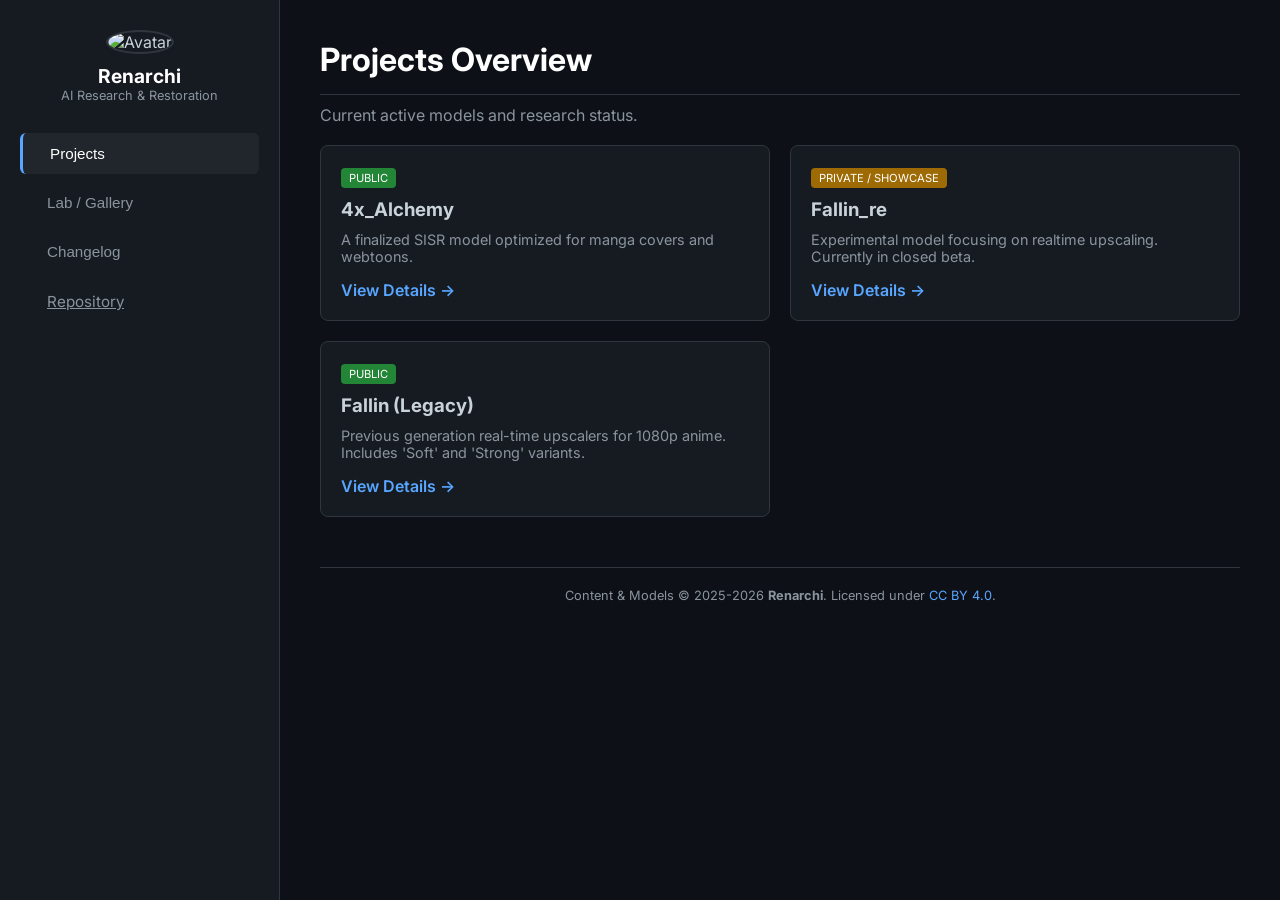
==== docs/index.html @ c082ccad "restored hover effects and imgsli thumbnails" ====
<!DOCTYPE html>
<html lang="en">
<head>
  <meta charset="UTF-8">
  <meta name="viewport" content="width=device-width, initial-scale=1.0">
  <title>Re-SISR | Single Image Super-Resolution & Restoration Repository</title>
  
  <!-- Favicon -->
  <link rel="icon" type="image/jpeg" href="./renarchi.jpg">
  <link rel="apple-touch-icon" href="./renarchi.jpg">
  
  <link href="https://cdn.jsdelivr.net/npm/remixicon@3.5.0/fonts/remixicon.css" rel="stylesheet">
  <link href="https://fonts.googleapis.com/css2?family=Inter:wght@300;400;600;700&display=swap" rel="stylesheet">
  
  <style>
    :root {
      --bg-dark: #0d1117;
      --bg-panel: #161b22;
      --border: #30363d;
      --text-main: #c9d1d9;
      --text-muted: #8b949e;
      --accent: #58a6ff;
    }

    * { box-sizing: border-box; margin: 0; padding: 0; }
    
    body {
      background-color: var(--bg-dark);
      color: var(--text-main);
      font-family: 'Inter', sans-serif;
      display: flex;
      height: 100vh;
      overflow: hidden;
    }

    /* --- MOBILE HEADER --- */
    .mobile-header {
      display: none;
      position: fixed; top: 0; left: 0; right: 0;
      height: 60px;
      background: var(--bg-panel);
      border-bottom: 1px solid var(--border);
      align-items: center; padding: 0 20px;
      z-index: 100; justify-content: space-between;
    }
    .menu-toggle { background: none; border: none; color: var(--text-main); font-size: 1.5rem; cursor: pointer; }
    .mobile-brand { font-weight: 700; color: #fff; }

    /* --- SIDEBAR --- */
    .sidebar {
      width: 280px; background-color: var(--bg-panel);
      border-right: 1px solid var(--border);
      display: flex; flex-direction: column; padding: 20px;
      flex-shrink: 0; height: 100%; z-index: 101;
      transition: transform 0.3s ease;
    }
    .profile { text-align: center; margin-bottom: 30px; margin-top: 10px; }
    .profile img { width: 80px; height: 80px; border-radius: 50%; border: 2px solid var(--border); margin-bottom: 10px; }
    .profile h2 { font-size: 1.2rem; color: #fff; }
    .profile p { font-size: 0.8rem; color: var(--text-muted); }

    .nav-links { display: flex; flex-direction: column; gap: 8px; }
    .nav-btn {
      background: none; border: none; color: var(--text-muted);
      padding: 12px 15px; text-align: left; cursor: pointer;
      border-radius: 6px; font-size: 0.95rem;
      display: flex; align-items: center; gap: 12px; transition: 0.2s;
    }
    .nav-btn:hover, .nav-btn.active { background-color: #21262d; color: #fff; }
    .nav-btn.active { border-left: 3px solid var(--accent); background-color: #21262d; }
    .nav-btn i { font-size: 1.2rem; }

    /* --- MAIN CONTENT --- */
    .main-content { flex: 1; padding: 40px; overflow-y: auto; position: relative; }
    .section { display: none; animation: fadeIn 0.3s ease; }
    .section.active { display: block; }
    @keyframes fadeIn { from { opacity: 0; transform: translateY(10px); } to { opacity: 1; transform: translateY(0); } }

    h1 { font-size: 2rem; margin-bottom: 10px; color: #fff; border-bottom: 1px solid var(--border); padding-bottom: 15px; }
    
    .grid { display: grid; grid-template-columns: repeat(auto-fill, minmax(300px, 1fr)); gap: 20px; margin-top: 20px; }
    
    /* --- CARD STYLES*/
    .card {
      background: var(--bg-panel);
      border: 1px solid var(--border);
      border-radius: 8px; padding: 20px;
      transition: transform 0.3s ease, border-color 0.3s ease; /* Animasyon eklendi */
    }
    .card:hover {
      transform: translateY(-5px); /* Yukarı kalkma efekti */
      border-color: var(--accent); /* Kenarlık rengi değişimi */
    }

    /* Imgsli Cards */
    .imgsli-card { 
      background: var(--bg-panel); border: 1px solid var(--border); border-radius: 8px; 
      padding: 0; display: block; text-decoration: none; overflow: hidden; 
      transition: transform 0.3s ease, border-color 0.3s ease;
    }
    .imgsli-card:hover { transform: translateY(-5px); border-color: #ff9800; }
    
    .imgsli-thumb { height: 160px; background-size: cover; background-position: center; position: relative; border-bottom: 1px solid var(--border); }
    .imgsli-overlay { position: absolute; inset:0; background: rgba(0,0,0,0.5); display: flex; align-items: center; justify-content: center; opacity: 0; transition:0.3s; }
    .imgsli-card:hover .imgsli-overlay { opacity: 1; }
    .btn-imgsli { background: #ff9800; color:white; padding: 6px 12px; border-radius:4px; font-size:0.9rem; font-weight:600; }

    /* Timeline */
    .timeline { border-left: 2px solid var(--border); margin-left: 10px; padding-left: 20px; margin-top: 20px; }
    .timeline-item { margin-bottom: 25px; position: relative; }
    .timeline-item::before { content: ''; position: absolute; left: -27px; top: 5px; width: 12px; height: 12px; background: var(--accent); border-radius: 50%; border: 2px solid var(--bg-dark); }
    .timeline-content { background: var(--bg-panel); border: 1px solid var(--border); border-radius: 8px; padding: 20px; }
    .date { font-size: 0.8rem; color: var(--text-muted); margin-bottom: 5px; }

    /* Tags */
    .tag { font-size: 0.7rem; text-transform: uppercase; background: #238636; color: white; padding: 3px 8px; border-radius: 4px; display: inline-block; margin-bottom: 10px; }
    .tag.private { background: #9e6a03; }

    /* OVERLAY */
    .overlay { display: none; position: fixed; inset: 0; background: rgba(0,0,0,0.6); z-index: 99; backdrop-filter: blur(2px); }
    .overlay.active { display: block; }

    /* --- RESPONSIVE --- */
    @media (max-width: 768px) {
      body { flex-direction: column; }
      .mobile-header { display: flex; }
      .sidebar { position: fixed; top: 0; left: 0; bottom: 0; transform: translateX(-100%); width: 80%; max-width: 300px; box-shadow: 0 0 20px rgba(0,0,0,0.5); }
      .sidebar.active { transform: translateX(0); }
      .main-content { margin-top: 60px; padding: 20px; }
      .grid { grid-template-columns: 1fr; }
      h1 { font-size: 1.5rem; }
    }
  </style>
</head>
<body>

  <!-- MOBILE HEADER -->
  <header class="mobile-header">
    <span class="mobile-brand">Renarchi Lab</span>
    <button class="menu-toggle" onclick="toggleMenu()"><i class="ri-menu-line"></i></button>
  </header>

  <div class="overlay" onclick="toggleMenu()"></div>

  <!-- SIDEBAR -->
  <nav class="sidebar" id="sidebar">
    <div class="profile" id="profile-area">
      <div style="color: var(--text-muted)">Loading...</div>
    </div>
    
    <div class="nav-links">
      <button class="nav-btn active" onclick="showSection('projects')"><i class="ri-dashboard-line"></i> Projects</button>
      <button class="nav-btn" onclick="showSection('lab')"><i class="ri-flask-line"></i> Lab / Gallery</button>
      <button class="nav-btn" onclick="showSection('changelog')"><i class="ri-history-line"></i> Changelog</button>
      <a href="https://github.com/renarchi/Re-SISR" class="nav-btn"><i class="ri-github-fill"></i> Repository</a>
    </div>
  </nav>

  <!-- MAIN CONTENT -->
  <main class="main-content">
    
    <div id="projects" class="section active">
      <h1>Projects Overview</h1>
      <p style="color:var(--text-muted); margin-bottom:20px;">Current active models and research status.</p>
      <div class="grid" id="projects-grid"></div>
    </div>

    <div id="lab" class="section">
      <h1>SISR Gallery</h1>
      <p style="color:var(--text-muted); margin-bottom:20px;">External interactive comparisons on Imgsli.</p>
      <div class="grid" id="lab-grid"></div>
    </div>

    <div id="changelog" class="section">
      <h1>Development Log</h1>
      <div class="timeline" id="timeline-container"></div>
    </div>

    <!-- FOOTER -->
    <footer style="margin-top: 50px; padding-top: 20px; border-top: 1px solid var(--border); text-align: center; color: var(--text-muted); font-size: 0.8rem;">
        <p>Content & Models © 2025-2026 <strong>Renarchi</strong>. Licensed under <a href="https://creativecommons.org/licenses/by/4.0/" target="_blank" style="color: var(--accent); text-decoration: none;">CC BY 4.0</a>.</p>
    </footer>

  </main>

  <script>
    function toggleMenu() {
      document.getElementById('sidebar').classList.toggle('active');
      document.querySelector('.overlay').classList.toggle('active');
    }

    function closeMenuOnMobile() {
      if (window.innerWidth <= 768) toggleMenu();
    }

    fetch('./data.json')
      .then(res => res.json())
      .then(data => {
        // Profile
        document.getElementById('profile-area').innerHTML = `
          <img src="${data.profile.avatar}" alt="Avatar">
          <h2>${data.profile.name}</h2>
          <p>${data.profile.role}</p>
        `;

        // Projects
        const projGrid = document.getElementById('projects-grid');
        data.projects.forEach(p => {
          const tagClass = p.tag.toLowerCase().includes('private') ? 'private' : '';
          projGrid.innerHTML += `
            <div class="card">
              <span class="tag ${tagClass}">${p.tag}</span>
              <h3>${p.title}</h3>
              <p style="margin-top:10px; color:var(--text-muted); font-size:0.9rem;">${p.desc}</p>
              <a href="${p.link}" style="display:inline-block; margin-top:15px; color:var(--accent); text-decoration:none; font-weight:600;">View Details →</a>
            </div>
          `;
        });

        // Lab 
        const labGrid = document.getElementById('lab-grid');
        data.gallery.forEach(item => {

          let imgsliID = "";
          try {
            imgsliID = item.imgsli.split('/').pop();
          } catch(e) {
            console.error("Link hatası", e);
          }


          const bgImage = item.thumbnail ? `url('${item.thumbnail}')` : `url('https://imgsli.com/i/${imgsliID}.jpg')`;
          
          labGrid.innerHTML += `
            <a href="${item.imgsli}" target="_blank" class="imgsli-card">
              <div class="imgsli-thumb" style="background-image: ${bgImage};">
                <div class="imgsli-overlay">
                  <span class="btn-imgsli">Open Comparison <i class="ri-external-link-line"></i></span>
                </div>
              </div>
              <div style="padding:15px;">
                <h3 style="color:#c9d1d9; font-size:1.1rem; margin-bottom:5px;">${item.title}</h3>
                <p style="color:var(--text-muted); font-size:0.85rem;">${item.desc}</p>
              </div>
            </a>
          `;
        });

        // Changelog
        const timeline = document.getElementById('timeline-container');
        data.changelog.forEach(log => {
          timeline.innerHTML += `
            <div class="timeline-item">
              <div class="date">${log.date}</div>
              <div class="timeline-content">
                <h4 style="margin-bottom:5px;">${log.title}</h4>
                <p style="font-size:0.9rem; color:var(--text-muted);">${log.content}</p>
              </div>
            </div>
          `;
        });
      });

    function showSection(id) {
      document.querySelectorAll('.section').forEach(el => el.classList.remove('active'));
      document.getElementById(id).classList.add('active');
      document.querySelectorAll('.nav-btn').forEach(el => el.classList.remove('active'));
      
      const buttons = document.querySelectorAll('.nav-btn');
      if(id === 'projects') buttons[0].classList.add('active');
      if(id === 'lab') buttons[1].classList.add('active');
      if(id === 'changelog') buttons[2].classList.add('active');
      
      closeMenuOnMobile();
    }
  </script>
</body>
</html>
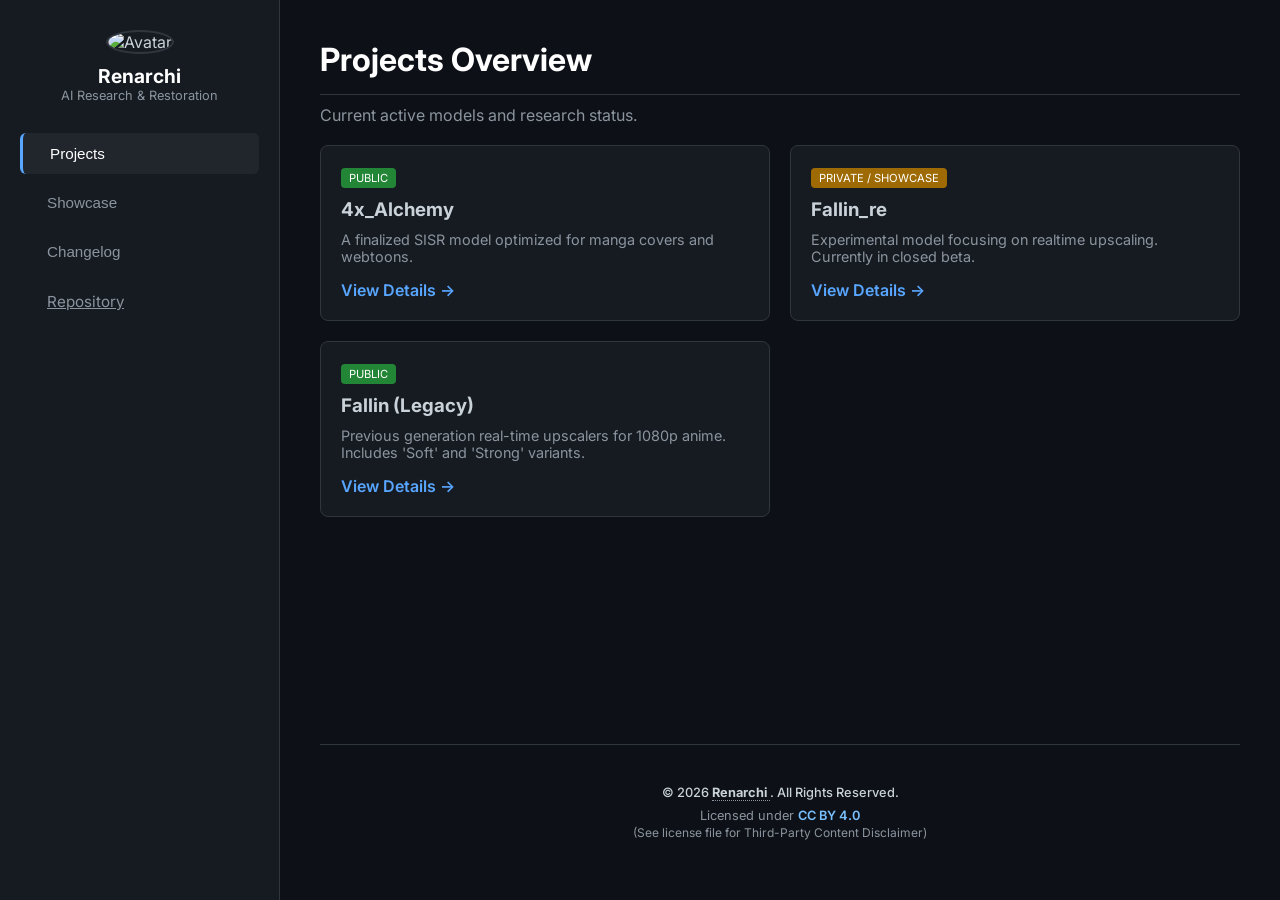
==== commit 2f1a860d: "fixed imgsli thumbnails" ====
--- a/docs/index.html
+++ b/docs/index.html
@@ -5,7 +5,6 @@
   <meta name="viewport" content="width=device-width, initial-scale=1.0">
   <title>Re-SISR | Single Image Super-Resolution & Restoration Repository</title>
   
-  <!-- Favicon -->
   <link rel="icon" type="image/jpeg" href="./renarchi.jpg">
   <link rel="apple-touch-icon" href="./renarchi.jpg">
   
@@ -28,31 +27,23 @@
       background-color: var(--bg-dark);
       color: var(--text-main);
       font-family: 'Inter', sans-serif;
-      display: flex;
-      height: 100vh;
-      overflow: hidden;
+      display: flex; height: 100vh; overflow: hidden;
     }
 
     /* --- MOBILE HEADER --- */
     .mobile-header {
-      display: none;
-      position: fixed; top: 0; left: 0; right: 0;
-      height: 60px;
-      background: var(--bg-panel);
-      border-bottom: 1px solid var(--border);
-      align-items: center; padding: 0 20px;
-      z-index: 100; justify-content: space-between;
+      display: none; position: fixed; top: 0; left: 0; right: 0; height: 60px;
+      background: var(--bg-panel); border-bottom: 1px solid var(--border);
+      align-items: center; padding: 0 20px; z-index: 100; justify-content: space-between;
     }
     .menu-toggle { background: none; border: none; color: var(--text-main); font-size: 1.5rem; cursor: pointer; }
     .mobile-brand { font-weight: 700; color: #fff; }
 
     /* --- SIDEBAR --- */
     .sidebar {
-      width: 280px; background-color: var(--bg-panel);
-      border-right: 1px solid var(--border);
-      display: flex; flex-direction: column; padding: 20px;
-      flex-shrink: 0; height: 100%; z-index: 101;
-      transition: transform 0.3s ease;
+      width: 280px; background-color: var(--bg-panel); border-right: 1px solid var(--border);
+      display: flex; flex-direction: column; padding: 20px; flex-shrink: 0; height: 100%;
+      z-index: 101; transition: transform 0.3s ease;
     }
     .profile { text-align: center; margin-bottom: 30px; margin-top: 10px; }
     .profile img { width: 80px; height: 80px; border-radius: 50%; border: 2px solid var(--border); margin-bottom: 10px; }
@@ -61,9 +52,8 @@
 
     .nav-links { display: flex; flex-direction: column; gap: 8px; }
     .nav-btn {
-      background: none; border: none; color: var(--text-muted);
-      padding: 12px 15px; text-align: left; cursor: pointer;
-      border-radius: 6px; font-size: 0.95rem;
+      background: none; border: none; color: var(--text-muted); padding: 12px 15px;
+      text-align: left; cursor: pointer; border-radius: 6px; font-size: 0.95rem;
       display: flex; align-items: center; gap: 12px; transition: 0.2s;
     }
     .nav-btn:hover, .nav-btn.active { background-color: #21262d; color: #fff; }
@@ -71,28 +61,25 @@
     .nav-btn i { font-size: 1.2rem; }
 
     /* --- MAIN CONTENT --- */
-    .main-content { flex: 1; padding: 40px; overflow-y: auto; position: relative; }
+    .main-content { 
+      flex: 1; padding: 40px; overflow-y: auto; position: relative;
+      display: flex; flex-direction: column;
+    }
+
     .section { display: none; animation: fadeIn 0.3s ease; }
     .section.active { display: block; }
     @keyframes fadeIn { from { opacity: 0; transform: translateY(10px); } to { opacity: 1; transform: translateY(0); } }
 
     h1 { font-size: 2rem; margin-bottom: 10px; color: #fff; border-bottom: 1px solid var(--border); padding-bottom: 15px; }
-    
     .grid { display: grid; grid-template-columns: repeat(auto-fill, minmax(300px, 1fr)); gap: 20px; margin-top: 20px; }
     
-    /* --- CARD STYLES*/
     .card {
-      background: var(--bg-panel);
-      border: 1px solid var(--border);
-      border-radius: 8px; padding: 20px;
-      transition: transform 0.3s ease, border-color 0.3s ease; /* Animasyon eklendi */
-    }
-    .card:hover {
-      transform: translateY(-5px); /* Yukarı kalkma efekti */
-      border-color: var(--accent); /* Kenarlık rengi değişimi */
-    }
-
-    /* Imgsli Cards */
+      background: var(--bg-panel); border: 1px solid var(--border); border-radius: 8px; padding: 20px;
+      transition: transform 0.3s ease, border-color 0.3s ease;
+    }
+    .card:hover { transform: translateY(-5px); border-color: var(--accent); }
+
+    /* --- IMGSLI CARDS (Auto-API Style) --- */
     .imgsli-card { 
       background: var(--bg-panel); border: 1px solid var(--border); border-radius: 8px; 
       padding: 0; display: block; text-decoration: none; overflow: hidden; 
@@ -100,27 +87,46 @@
     }
     .imgsli-card:hover { transform: translateY(-5px); border-color: #ff9800; }
     
-    .imgsli-thumb { height: 160px; background-size: cover; background-position: center; position: relative; border-bottom: 1px solid var(--border); }
-    .imgsli-overlay { position: absolute; inset:0; background: rgba(0,0,0,0.5); display: flex; align-items: center; justify-content: center; opacity: 0; transition:0.3s; }
+    .imgsli-thumb { 
+      height: 170px; 
+      background-size: cover; 
+      background-position: center; 
+      position: relative; 
+      border-bottom: 1px solid var(--border);
+      background-color: #0d1117; /* Loading rengi */
+      transition: opacity 0.5s ease-in-out;
+    }
+
+    /* Loading Spinner */
+    .loading-spinner {
+      position: absolute; inset: 0; display: flex; align-items: center; justify-content: center;
+    }
+    .spinner {
+      width: 24px; height: 24px; border: 3px solid rgba(255,255,255,0.1); border-top-color: var(--accent);
+      border-radius: 50%; animation: spin 1s linear infinite;
+    }
+    @keyframes spin { to { transform: rotate(360deg); } }
+
+    .imgsli-overlay { position: absolute; inset:0; background: rgba(0,0,0,0.5); display: flex; align-items: center; justify-content: center; opacity: 0; transition:0.3s; z-index: 2; }
     .imgsli-card:hover .imgsli-overlay { opacity: 1; }
     .btn-imgsli { background: #ff9800; color:white; padding: 6px 12px; border-radius:4px; font-size:0.9rem; font-weight:600; }
 
-    /* Timeline */
+    /* Tags & Timeline */
+    .tag { font-size: 0.7rem; text-transform: uppercase; background: #238636; color: white; padding: 3px 8px; border-radius: 4px; display: inline-block; margin-bottom: 10px; }
+    .tag.private { background: #9e6a03; }
     .timeline { border-left: 2px solid var(--border); margin-left: 10px; padding-left: 20px; margin-top: 20px; }
     .timeline-item { margin-bottom: 25px; position: relative; }
     .timeline-item::before { content: ''; position: absolute; left: -27px; top: 5px; width: 12px; height: 12px; background: var(--accent); border-radius: 50%; border: 2px solid var(--bg-dark); }
     .timeline-content { background: var(--bg-panel); border: 1px solid var(--border); border-radius: 8px; padding: 20px; }
     .date { font-size: 0.8rem; color: var(--text-muted); margin-bottom: 5px; }
 
-    /* Tags */
-    .tag { font-size: 0.7rem; text-transform: uppercase; background: #238636; color: white; padding: 3px 8px; border-radius: 4px; display: inline-block; margin-bottom: 10px; }
-    .tag.private { background: #9e6a03; }
-
-    /* OVERLAY */
+    /* Footer */
+    footer { margin-top: auto; padding-top: 40px; padding-bottom: 20px; border-top: 1px solid var(--border); text-align: center; color: var(--text-muted); font-size: 0.8rem; width: 100%; }
+
+    /* Overlay & Responsive */
     .overlay { display: none; position: fixed; inset: 0; background: rgba(0,0,0,0.6); z-index: 99; backdrop-filter: blur(2px); }
     .overlay.active { display: block; }
 
-    /* --- RESPONSIVE --- */
     @media (max-width: 768px) {
       body { flex-direction: column; }
       .mobile-header { display: flex; }
@@ -134,31 +140,25 @@
 </head>
 <body>
 
-  <!-- MOBILE HEADER -->
   <header class="mobile-header">
     <span class="mobile-brand">Renarchi Lab</span>
     <button class="menu-toggle" onclick="toggleMenu()"><i class="ri-menu-line"></i></button>
   </header>
-
   <div class="overlay" onclick="toggleMenu()"></div>
 
-  <!-- SIDEBAR -->
   <nav class="sidebar" id="sidebar">
     <div class="profile" id="profile-area">
       <div style="color: var(--text-muted)">Loading...</div>
     </div>
-    
     <div class="nav-links">
       <button class="nav-btn active" onclick="showSection('projects')"><i class="ri-dashboard-line"></i> Projects</button>
-      <button class="nav-btn" onclick="showSection('lab')"><i class="ri-flask-line"></i> Lab / Gallery</button>
+      <button class="nav-btn" onclick="showSection('lab')"><i class="ri-flask-line"></i> Showcase</button>
       <button class="nav-btn" onclick="showSection('changelog')"><i class="ri-history-line"></i> Changelog</button>
       <a href="https://github.com/renarchi/Re-SISR" class="nav-btn"><i class="ri-github-fill"></i> Repository</a>
     </div>
   </nav>
 
-  <!-- MAIN CONTENT -->
   <main class="main-content">
-    
     <div id="projects" class="section active">
       <h1>Projects Overview</h1>
       <p style="color:var(--text-muted); margin-bottom:20px;">Current active models and research status.</p>
@@ -176,34 +176,45 @@
       <div class="timeline" id="timeline-container"></div>
     </div>
 
-    <!-- FOOTER -->
-    <footer style="margin-top: 50px; padding-top: 20px; border-top: 1px solid var(--border); text-align: center; color: var(--text-muted); font-size: 0.8rem;">
-        <p>Content & Models © 2025-2026 <strong>Renarchi</strong>. Licensed under <a href="https://creativecommons.org/licenses/by/4.0/" target="_blank" style="color: var(--accent); text-decoration: none;">CC BY 4.0</a>.</p>
+<footer>
+        <p style="color: var(--text-main); font-weight: 500;">
+          © 2026 
+          <strong>
+            <a href="https://github.com/renarchi" target="_blank" style="color: inherit; text-decoration: none; border-bottom: 1px dotted #8b949e;">
+              Renarchi
+            </a>
+          </strong>. 
+          All Rights Reserved.
+        </p>
+              
+        <p style="margin-top:8px; color: var(--text-muted);">
+            Licensed under 
+            <a href="https://github.com/renarchi/Re-SISR/blob/main/LICENSE" target="_blank" style="color: #79c0ff; text-decoration: none; font-weight: 600;">
+              CC BY 4.0
+            </a>
+            <br>
+            <span style="font-size: 0.75rem; color: #8b949e; display: inline-block; margin-top: 2px;">
+                (See license file for Third-Party Content Disclaimer)
+            </span>
+        </p>
     </footer>
-
-  </main>
 
   <script>
     function toggleMenu() {
       document.getElementById('sidebar').classList.toggle('active');
       document.querySelector('.overlay').classList.toggle('active');
     }
-
-    function closeMenuOnMobile() {
-      if (window.innerWidth <= 768) toggleMenu();
-    }
+    function closeMenuOnMobile() { if (window.innerWidth <= 768) toggleMenu(); }
 
     fetch('./data.json')
       .then(res => res.json())
       .then(data => {
-        // Profile
+        // Profile & Projects - SAME AS BEFORE
         document.getElementById('profile-area').innerHTML = `
           <img src="${data.profile.avatar}" alt="Avatar">
           <h2>${data.profile.name}</h2>
           <p>${data.profile.role}</p>
         `;
-
-        // Projects
         const projGrid = document.getElementById('projects-grid');
         data.projects.forEach(p => {
           const tagClass = p.tag.toLowerCase().includes('private') ? 'private' : '';
@@ -217,23 +228,21 @@
           `;
         });
 
-        // Lab 
+        // --- AUTOMATED THUMBNAILS (API MAGIC) ---
         const labGrid = document.getElementById('lab-grid');
-        data.gallery.forEach(item => {
-
-          let imgsliID = "";
-          try {
-            imgsliID = item.imgsli.split('/').pop();
-          } catch(e) {
-            console.error("Link hatası", e);
-          }
-
-
-          const bgImage = item.thumbnail ? `url('${item.thumbnail}')` : `url('https://imgsli.com/i/${imgsliID}.jpg')`;
+        
+        data.gallery.forEach((item, index) => {
+          // Benzersiz bir ID verelim
+          const cardId = `imgsli-thumb-${index}`;
           
           labGrid.innerHTML += `
             <a href="${item.imgsli}" target="_blank" class="imgsli-card">
-              <div class="imgsli-thumb" style="background-image: ${bgImage};">
+              <div class="imgsli-thumb" id="${cardId}">
+                <!-- Loading Spinner -->
+                <div class="loading-spinner">
+                   <div class="spinner"></div>
+                </div>
+                <!-- Overlay -->
                 <div class="imgsli-overlay">
                   <span class="btn-imgsli">Open Comparison <i class="ri-external-link-line"></i></span>
                 </div>
@@ -244,9 +253,30 @@
               </div>
             </a>
           `;
+
+          // API ÇAĞRISI (Arka Planda Resim Çekme)
+          // Microlink API'si ücretsiz ve çok hızlıdır. Discord'un yaptığı gibi meta tag'i okur.
+          const apiUrl = `https://api.microlink.io/?url=${encodeURIComponent(item.imgsli)}&palette=true`;
+          
+          fetch(apiUrl)
+            .then(res => res.json())
+            .then(apiData => {
+                if (apiData.status === 'success' && apiData.data.image) {
+                    const imgUrl = apiData.data.image.url;
+                    const thumbElement = document.getElementById(cardId);
+                    
+                    // Resmi arka plana koy
+                    thumbElement.style.backgroundImage = `url('${imgUrl}')`;
+                    
+                    // Spinner'ı gizle
+                    const spinner = thumbElement.querySelector('.loading-spinner');
+                    if(spinner) spinner.style.display = 'none';
+                }
+            })
+            .catch(err => console.log('Thumbnail fetch error:', err));
         });
 
-        // Changelog
+        // Changelog - SAME AS BEFORE
         const timeline = document.getElementById('timeline-container');
         data.changelog.forEach(log => {
           timeline.innerHTML += `
@@ -265,12 +295,10 @@
       document.querySelectorAll('.section').forEach(el => el.classList.remove('active'));
       document.getElementById(id).classList.add('active');
       document.querySelectorAll('.nav-btn').forEach(el => el.classList.remove('active'));
-      
       const buttons = document.querySelectorAll('.nav-btn');
       if(id === 'projects') buttons[0].classList.add('active');
       if(id === 'lab') buttons[1].classList.add('active');
       if(id === 'changelog') buttons[2].classList.add('active');
-      
       closeMenuOnMobile();
     }
   </script>
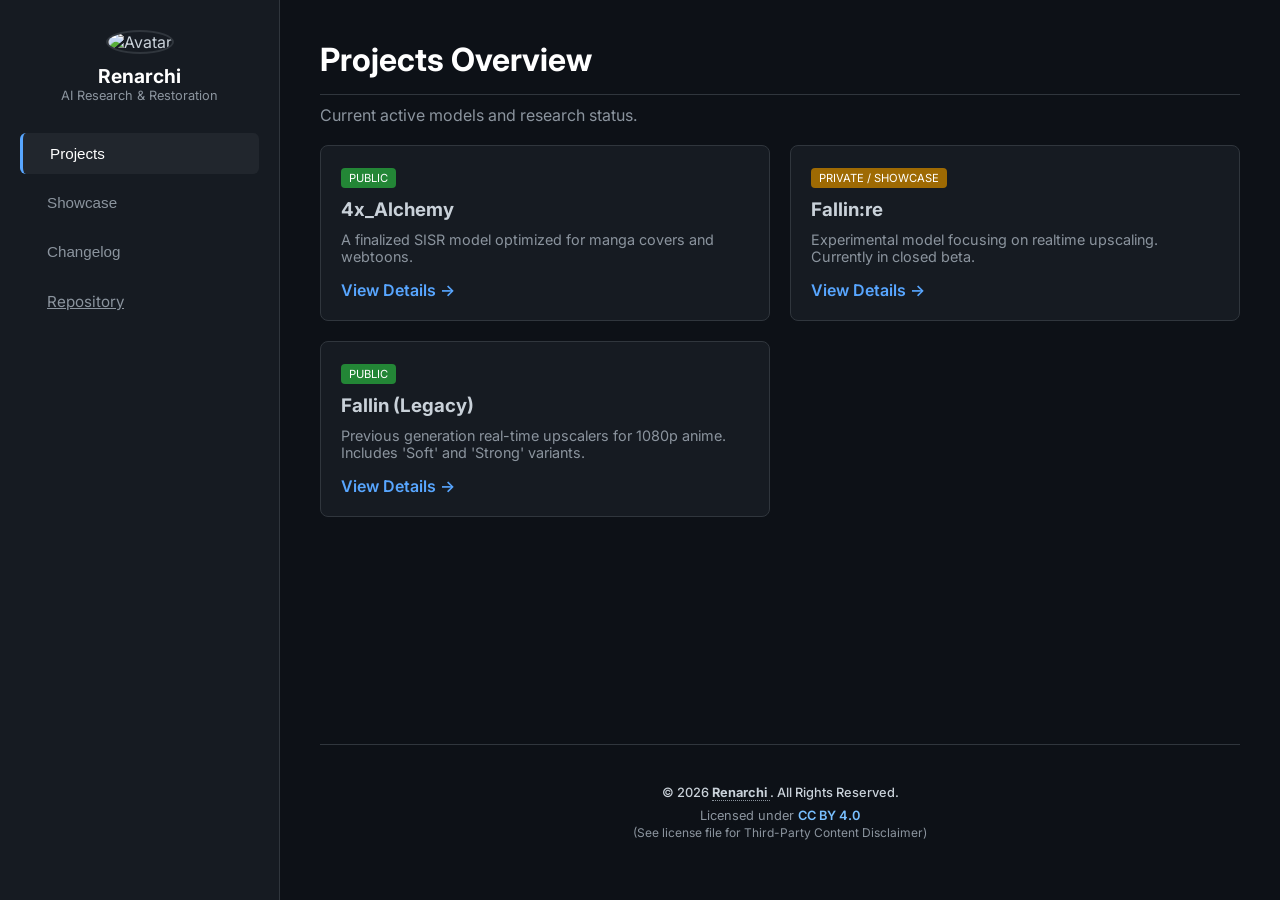
==== commit 04cc07ab: "hf" ====
--- a/docs/index.html
+++ b/docs/index.html
@@ -189,7 +189,7 @@
               
         <p style="margin-top:8px; color: var(--text-muted);">
             Licensed under 
-            <a href="https://github.com/renarchi/Re-SISR/blob/main/LICENSE" target="_blank" style="color: #79c0ff; text-decoration: none; font-weight: 600;">
+            <a href="https://github.com/renarchi/Re-SISR/blob/main/LICENSE.txt" target="_blank" style="color: #79c0ff; text-decoration: none; font-weight: 600;">
               CC BY 4.0
             </a>
             <br>
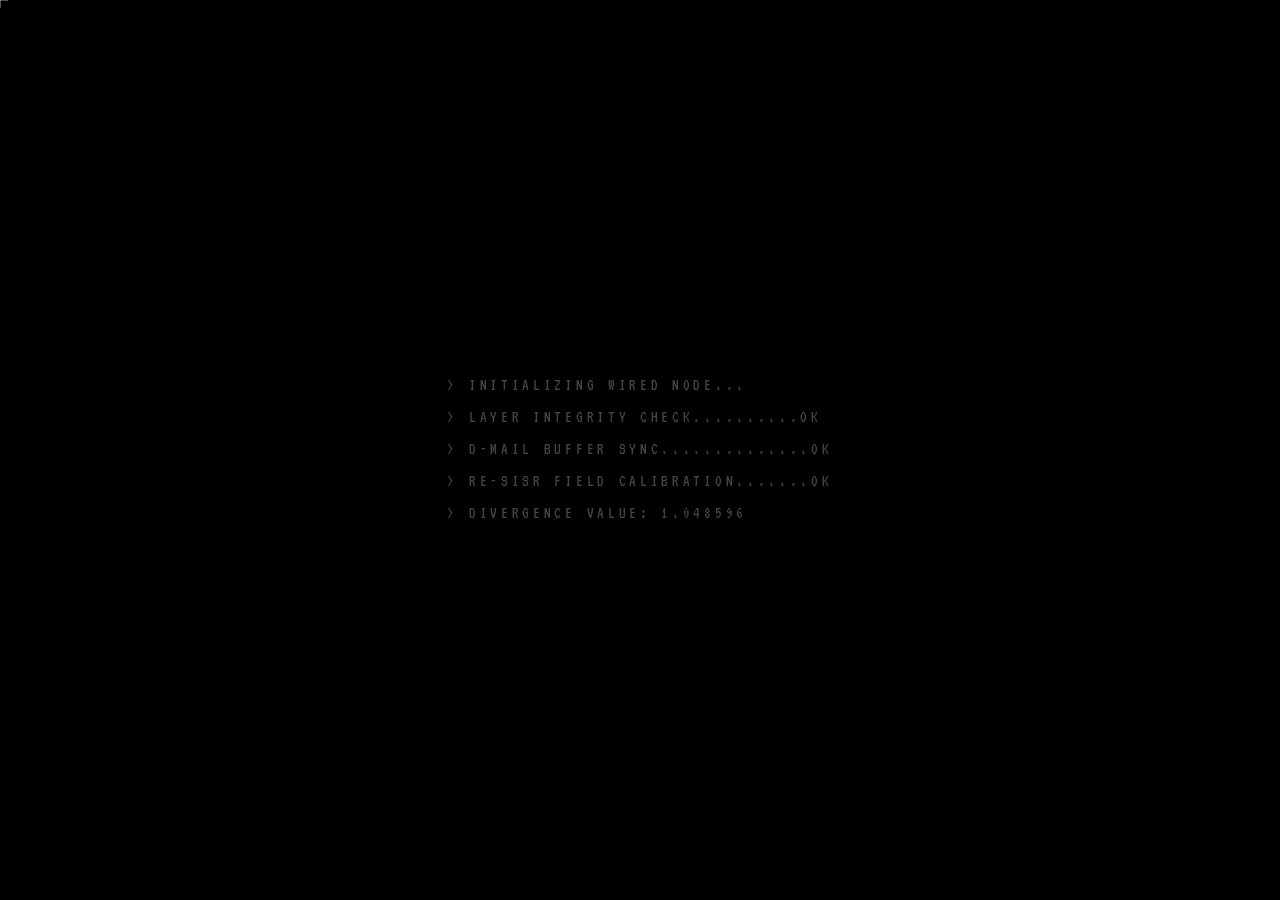
==== commit 2cc8802b: "updated index.html" ====
--- a/docs/index.html
+++ b/docs/index.html
@@ -3,304 +3,1407 @@
 <head>
   <meta charset="UTF-8">
   <meta name="viewport" content="width=device-width, initial-scale=1.0">
-  <title>Re-SISR | Single Image Super-Resolution & Restoration Repository</title>
-  
+  <title>RENARCHI // TERMINAL</title>
+  <meta name="description" content="RE-SISR FIELD ACTIVE // LAYER 07 // WIRED NODE">
+  <meta property="og:title" content="RENARCHI // TERMINAL">
+  <meta property="og:description" content="RE-SISR FIELD ACTIVE // LAYER 07">
+  <meta property="og:image" content="./renarchi.jpg">
+  <meta property="og:type" content="website">
+  <meta name="twitter:card" content="summary_large_image">
+  <meta name="twitter:title" content="RENARCHI // TERMINAL">
+  <meta name="twitter:description" content="RE-SISR FIELD ACTIVE // LAYER 07">
+  <meta name="twitter:image" content="./renarchi.jpg">
   <link rel="icon" type="image/jpeg" href="./renarchi.jpg">
-  <link rel="apple-touch-icon" href="./renarchi.jpg">
-  
-  <link href="https://cdn.jsdelivr.net/npm/remixicon@3.5.0/fonts/remixicon.css" rel="stylesheet">
-  <link href="https://fonts.googleapis.com/css2?family=Inter:wght@300;400;600;700&display=swap" rel="stylesheet">
-  
+  <link rel="preconnect" href="https://fonts.googleapis.com">
+  <link rel="preconnect" href="https://fonts.gstatic.com" crossorigin>
+  <link href="https://fonts.googleapis.com/css2?family=VT323&family=Noto+Sans+Mono:wght@400&display=swap" rel="stylesheet">
   <style>
-    :root {
-      --bg-dark: #0d1117;
-      --bg-panel: #161b22;
-      --border: #30363d;
-      --text-main: #c9d1d9;
-      --text-muted: #8b949e;
-      --accent: #58a6ff;
-    }
-
-    * { box-sizing: border-box; margin: 0; padding: 0; }
-    
+    *, *::before, *::after { margin: 0; padding: 0; box-sizing: border-box; }
+
     body {
-      background-color: var(--bg-dark);
-      color: var(--text-main);
-      font-family: 'Inter', sans-serif;
-      display: flex; height: 100vh; overflow: hidden;
-    }
-
-    /* --- MOBILE HEADER --- */
-    .mobile-header {
-      display: none; position: fixed; top: 0; left: 0; right: 0; height: 60px;
-      background: var(--bg-panel); border-bottom: 1px solid var(--border);
-      align-items: center; padding: 0 20px; z-index: 100; justify-content: space-between;
-    }
-    .menu-toggle { background: none; border: none; color: var(--text-main); font-size: 1.5rem; cursor: pointer; }
-    .mobile-brand { font-weight: 700; color: #fff; }
-
-    /* --- SIDEBAR --- */
-    .sidebar {
-      width: 280px; background-color: var(--bg-panel); border-right: 1px solid var(--border);
-      display: flex; flex-direction: column; padding: 20px; flex-shrink: 0; height: 100%;
-      z-index: 101; transition: transform 0.3s ease;
-    }
-    .profile { text-align: center; margin-bottom: 30px; margin-top: 10px; }
-    .profile img { width: 80px; height: 80px; border-radius: 50%; border: 2px solid var(--border); margin-bottom: 10px; }
-    .profile h2 { font-size: 1.2rem; color: #fff; }
-    .profile p { font-size: 0.8rem; color: var(--text-muted); }
-
-    .nav-links { display: flex; flex-direction: column; gap: 8px; }
-    .nav-btn {
-      background: none; border: none; color: var(--text-muted); padding: 12px 15px;
-      text-align: left; cursor: pointer; border-radius: 6px; font-size: 0.95rem;
-      display: flex; align-items: center; gap: 12px; transition: 0.2s;
-    }
-    .nav-btn:hover, .nav-btn.active { background-color: #21262d; color: #fff; }
-    .nav-btn.active { border-left: 3px solid var(--accent); background-color: #21262d; }
-    .nav-btn i { font-size: 1.2rem; }
-
-    /* --- MAIN CONTENT --- */
-    .main-content { 
-      flex: 1; padding: 40px; overflow-y: auto; position: relative;
-      display: flex; flex-direction: column;
-    }
-
-    .section { display: none; animation: fadeIn 0.3s ease; }
-    .section.active { display: block; }
-    @keyframes fadeIn { from { opacity: 0; transform: translateY(10px); } to { opacity: 1; transform: translateY(0); } }
-
-    h1 { font-size: 2rem; margin-bottom: 10px; color: #fff; border-bottom: 1px solid var(--border); padding-bottom: 15px; }
-    .grid { display: grid; grid-template-columns: repeat(auto-fill, minmax(300px, 1fr)); gap: 20px; margin-top: 20px; }
-    
-    .card {
-      background: var(--bg-panel); border: 1px solid var(--border); border-radius: 8px; padding: 20px;
-      transition: transform 0.3s ease, border-color 0.3s ease;
-    }
-    .card:hover { transform: translateY(-5px); border-color: var(--accent); }
-
-    /* --- IMGSLI CARDS (Auto-API Style) --- */
-    .imgsli-card { 
-      background: var(--bg-panel); border: 1px solid var(--border); border-radius: 8px; 
-      padding: 0; display: block; text-decoration: none; overflow: hidden; 
-      transition: transform 0.3s ease, border-color 0.3s ease;
-    }
-    .imgsli-card:hover { transform: translateY(-5px); border-color: #ff9800; }
-    
-    .imgsli-thumb { 
-      height: 170px; 
-      background-size: cover; 
-      background-position: center; 
-      position: relative; 
-      border-bottom: 1px solid var(--border);
-      background-color: #0d1117; /* Loading rengi */
-      transition: opacity 0.5s ease-in-out;
-    }
-
-    /* Loading Spinner */
-    .loading-spinner {
-      position: absolute; inset: 0; display: flex; align-items: center; justify-content: center;
-    }
-    .spinner {
-      width: 24px; height: 24px; border: 3px solid rgba(255,255,255,0.1); border-top-color: var(--accent);
-      border-radius: 50%; animation: spin 1s linear infinite;
-    }
-    @keyframes spin { to { transform: rotate(360deg); } }
-
-    .imgsli-overlay { position: absolute; inset:0; background: rgba(0,0,0,0.5); display: flex; align-items: center; justify-content: center; opacity: 0; transition:0.3s; z-index: 2; }
-    .imgsli-card:hover .imgsli-overlay { opacity: 1; }
-    .btn-imgsli { background: #ff9800; color:white; padding: 6px 12px; border-radius:4px; font-size:0.9rem; font-weight:600; }
-
-    /* Tags & Timeline */
-    .tag { font-size: 0.7rem; text-transform: uppercase; background: #238636; color: white; padding: 3px 8px; border-radius: 4px; display: inline-block; margin-bottom: 10px; }
-    .tag.private { background: #9e6a03; }
-    .timeline { border-left: 2px solid var(--border); margin-left: 10px; padding-left: 20px; margin-top: 20px; }
-    .timeline-item { margin-bottom: 25px; position: relative; }
-    .timeline-item::before { content: ''; position: absolute; left: -27px; top: 5px; width: 12px; height: 12px; background: var(--accent); border-radius: 50%; border: 2px solid var(--bg-dark); }
-    .timeline-content { background: var(--bg-panel); border: 1px solid var(--border); border-radius: 8px; padding: 20px; }
-    .date { font-size: 0.8rem; color: var(--text-muted); margin-bottom: 5px; }
-
-    /* Footer */
-    footer { margin-top: auto; padding-top: 40px; padding-bottom: 20px; border-top: 1px solid var(--border); text-align: center; color: var(--text-muted); font-size: 0.8rem; width: 100%; }
-
-    /* Overlay & Responsive */
-    .overlay { display: none; position: fixed; inset: 0; background: rgba(0,0,0,0.6); z-index: 99; backdrop-filter: blur(2px); }
-    .overlay.active { display: block; }
-
-    @media (max-width: 768px) {
-      body { flex-direction: column; }
-      .mobile-header { display: flex; }
-      .sidebar { position: fixed; top: 0; left: 0; bottom: 0; transform: translateX(-100%); width: 80%; max-width: 300px; box-shadow: 0 0 20px rgba(0,0,0,0.5); }
-      .sidebar.active { transform: translateX(0); }
-      .main-content { margin-top: 60px; padding: 20px; }
-      .grid { grid-template-columns: 1fr; }
-      h1 { font-size: 1.5rem; }
-    }
+      background: #000;
+      overflow: hidden;
+      cursor: none;
+      font-family: 'VT323', monospace;
+    }
+
+    /* ── Layers ────────────────────────────────── */
+    #field         { position:fixed; inset:0; display:block; z-index:1; }
+    #constellation { position:fixed; inset:0; display:block; z-index:2; pointer-events:none; }
+
+    /* Grain */
+    #grain {
+      position:fixed; inset:0; z-index:3; pointer-events:none;
+      opacity:0.06;
+      animation: grain-shift 0.1s steps(1) infinite;
+      background-image: url("data:image/svg+xml,%3Csvg viewBox='0 0 200 200' xmlns='http://www.w3.org/2000/svg'%3E%3Cfilter id='n'%3E%3CfeTurbulence type='fractalNoise' baseFrequency='0.85' numOctaves='4' stitchTiles='stitch'/%3E%3C/filter%3E%3Crect width='100%25' height='100%25' filter='url(%23n)'/%3E%3C/svg%3E");
+      background-size: 200px 200px;
+    }
+    @keyframes grain-shift {
+      0%  { background-position:   0px   0px; }
+      10% { background-position: -35px  18px; }
+      20% { background-position:  55px -22px; }
+      30% { background-position: -12px  44px; }
+      40% { background-position:  68px   8px; }
+      50% { background-position: -55px -38px; }
+      60% { background-position:  22px  60px; }
+      70% { background-position: -66px  12px; }
+      80% { background-position:  42px -50px; }
+      90% { background-position: -18px  28px; }
+    }
+
+    /* Scanlines — breathing / visual hum */
+    #scanlines {
+      position:fixed; inset:0; pointer-events:none; z-index:4;
+      background: repeating-linear-gradient(
+        to bottom,
+        transparent 0px, transparent 2px,
+        rgba(0,0,0,0.38) 2px, rgba(0,0,0,0.38) 4px
+      );
+      animation: scan-hum 4.2s ease-in-out infinite;
+    }
+    @keyframes scan-hum {
+      0%,100% { opacity:1; }
+      50%     { opacity:0.65; }
+    }
+
+    /* Vignette */
+    #vignette {
+      position:fixed; inset:0; pointer-events:none; z-index:5;
+      background: radial-gradient(
+        ellipse 68% 65% at 50% 50%,
+        transparent 0%,
+        rgba(0,0,0,0.5) 60%,
+        rgba(0,0,0,0.94) 100%
+      );
+      animation: vignette-pulse 7s ease-in-out infinite;
+    }
+    @keyframes vignette-pulse {
+      0%,100% { opacity:1; }
+      50%     { opacity:0.80; }
+    }
+
+    /* ── ASCII Sigil ───────────────────────────── */
+    #sigil {
+      position:fixed; top:50%; left:50%;
+      transform:translate(-50%,-50%);
+      z-index:6; pointer-events:none;
+      font-family:'VT323',monospace;
+      font-size:clamp(0.55rem,1vw,0.78rem);
+      color:#fff; opacity:0.03;
+      white-space:pre; text-align:center; letter-spacing:0.12em; line-height:1.5;
+      animation:sigil-drift 22s ease-in-out infinite;
+    }
+    @keyframes sigil-drift {
+      0%,100% { transform:translate(-50%,-50%) skewX(0deg) scale(1);     opacity:0.03; }
+      20%     { transform:translate(-50%,-50%) skewX(1.2deg) scale(1.02); opacity:0.055; }
+      50%     { transform:translate(-50%,-50%) skewX(-0.6deg) scale(0.98);opacity:0.022; }
+      75%     { transform:translate(-50%,-50%) skewX(0.4deg) scale(1.01); opacity:0.045; }
+    }
+
+    /* ── Lain ASCII ── deep phosphor bloom ──────── */
+    #lain-ascii {
+      position:fixed; bottom:50px; left:0;
+      z-index:9; pointer-events:none;
+      font-family:'Noto Sans Mono','DejaVu Sans Mono','Segoe UI Symbol',monospace;
+      font-size:5px; line-height:1.0;
+      letter-spacing:0; word-spacing:0;
+      color:#f0f0f0;
+      white-space:pre;
+      mix-blend-mode: screen;
+      animation:lain-hum 9s ease-in-out infinite;
+    }
+    @keyframes lain-hum {
+      0%,100% {
+        opacity:0.34;
+        text-shadow:
+          0 0   4px rgba(255,255,255,0.92),
+          0 0  14px rgba(255,255,255,0.62),
+          0 0  35px rgba(255,255,255,0.32),
+          0 0  70px rgba(200,220,255,0.18),
+          0 0 120px rgba(180,210,255,0.10),
+          0 0 200px rgba(160,200,255,0.05),
+          1px 0 4px rgba(160,210,255,0.28),
+         -1px 0 4px rgba(255,160,160,0.24);
+        filter:
+          drop-shadow(0 0 18px rgba(255,255,255,0.22))
+          drop-shadow(0 0 55px rgba(200,220,255,0.12))
+          drop-shadow(0 0 100px rgba(180,210,255,0.06))
+          brightness(1.0);
+      }
+      50% {
+        opacity:0.54;
+        text-shadow:
+          0 0   4px rgba(255,255,255,1.00),
+          0 0  16px rgba(255,255,255,0.82),
+          0 0  40px rgba(255,255,255,0.48),
+          0 0  85px rgba(200,225,255,0.28),
+          0 0 150px rgba(180,210,255,0.16),
+          0 0 240px rgba(160,200,255,0.08),
+          2px 0 5px rgba(140,200,255,0.42),
+         -2px 0 5px rgba(255,140,140,0.38);
+        filter:
+          drop-shadow(0 0 22px rgba(255,255,255,0.34))
+          drop-shadow(0 0 70px rgba(200,220,255,0.20))
+          drop-shadow(0 0 140px rgba(180,210,255,0.10))
+          brightness(1.20);
+      }
+    }
+
+    /* Flash */
+    #flash {
+      position:fixed; inset:0; z-index:50;
+      background:#fff; opacity:0; pointer-events:none;
+      transition:opacity 0.06s;
+    }
+
+    /* ── Boot Overlay ──────────────────────────── */
+    #boot-overlay {
+      position:fixed; inset:0; z-index:200;
+      background:#000;
+      display:flex; align-items:center; justify-content:center;
+      transition:opacity 0.9s ease;
+    }
+    #boot-text {
+      font-family:'VT323',monospace;
+      font-size:clamp(0.85rem,1.6vw,1.05rem);
+      color:#444; letter-spacing:0.22em; line-height:1.9;
+      white-space:pre; min-width:300px; max-width:500px;
+    }
+
+    /* ── UI ────────────────────────────────────── */
+    #ui {
+      position:fixed; inset:0; z-index:10;
+      display:flex; flex-direction:column;
+      align-items:center; justify-content:center;
+      pointer-events:none;
+      opacity:0; transition:opacity 0.8s ease;
+    }
+    #ui.visible { opacity:1; }
+
+    .layer-label {
+      font-size:clamp(0.8rem,1.7vw,1rem);
+      color:#444; letter-spacing:0.45em;
+      text-transform:uppercase; margin-bottom:12px;
+      transition:opacity 0.3s;
+    }
+
+    .title-wrap { position:relative; }
+    .title-wrap::after {
+      content:''; position:absolute; inset:0; z-index:2; pointer-events:none;
+      background:repeating-linear-gradient(
+        to bottom,
+        transparent 0px, transparent 2px,
+        rgba(0,0,0,0.06) 2px, rgba(0,0,0,0.06) 4px
+      );
+    }
+
+    .title {
+      font-size:clamp(5rem,16vw,12rem);
+      font-weight:400; color:rgba(198,198,190,0.88);
+      letter-spacing:0.08em; text-transform:uppercase;
+      display:block; line-height:1;
+      min-width:8ch; text-align:center;
+      animation:t-flicker 10s infinite;
+      text-shadow:
+        0 0  6px rgba(255,255,255,0.28),
+        0 0 18px rgba(255,255,255,0.12),
+        0 0 42px rgba(180,200,255,0.06);
+    }
+    .title.switching {
+      animation:t-flicker 10s infinite, title-switch 0.55s steps(2,end);
+    }
+    @keyframes t-flicker {
+      0%,43%,45%,47%,95%,100% { opacity:1; }
+      44%  { opacity:0.65; }
+      46%  { opacity:0.88; }
+      96%  { opacity:0.45; }
+      97%  { opacity:1; }
+      98%  { opacity:0.25; }
+      99%  { opacity:1; }
+    }
+    @keyframes title-switch {
+      0%   { transform:translateX(0);     filter:contrast(1); }
+      18%  { transform:translateX(-10px) skewX(7deg);  filter:contrast(1.8); }
+      36%  { transform:translateX(8px)  skewX(-5deg);  opacity:0.35; }
+      54%  { transform:translateX(-4px);  opacity:1; }
+      72%  { transform:translateX(5px);   filter:contrast(2.2); }
+      100% { transform:translateX(0);     filter:contrast(1); }
+    }
+    .title::before {
+      content:attr(data-text);
+      position:absolute; inset:0;
+      color:rgba(172,172,164,0.80);
+      clip-path:polygon(0 22%,100% 22%,100% 42%,0 42%);
+      animation:vhs-a 13s infinite;
+    }
+    .title::after {
+      content:attr(data-text);
+      position:absolute; inset:0;
+      color:rgba(110,110,104,0.72);
+      clip-path:polygon(0 64%,100% 64%,100% 76%,0 76%);
+      animation:vhs-b 13s infinite;
+    }
+    @keyframes vhs-a {
+      0%,88%,100% { transform:none; opacity:0; }
+      89% { transform:translateX(-9px);  opacity:0.9; }
+      90% { transform:translateX(9px);   opacity:0.9; }
+      91% { transform:translateX(-4px);  opacity:0.9; }
+      92% { transform:none; opacity:0; }
+    }
+    @keyframes vhs-b {
+      0%,88%,100% { transform:none; opacity:0; }
+      89% { transform:translateX(12px);  opacity:0.75; }
+      90% { transform:translateX(-6px);  opacity:0.75; }
+      91% { transform:none; opacity:0; }
+    }
+
+    /* Divergence */
+    .divergence {
+      font-size:clamp(0.95rem,2vw,1.35rem);
+      color:#555; letter-spacing:0.22em; margin-top:8px;
+    }
+    .divergence .num   { color:#bbb; }
+    .divergence .dbar  { color:#555; font-size:0.88em; margin-right:6px; }
+    .divergence .dbar.unstable {
+      color:#999;
+      animation:unstable-flk 0.14s steps(1) infinite;
+    }
+    @keyframes unstable-flk { 0%,100%{opacity:1;} 50%{opacity:0;} }
+
+    .sep {
+      width:180px; height:1px;
+      background:#2a2a2a; margin:22px 0; opacity:1;
+    }
+
+    .enter-btn {
+      font-family:'VT323',monospace;
+      font-size:clamp(1rem,1.9vw,1.2rem);
+      letter-spacing:0.55em; text-transform:uppercase;
+      text-decoration:none; color:#777;
+      border:1px solid #2e2e2e;
+      padding:10px 34px 6px;
+      pointer-events:all; cursor:none;
+      position:relative;
+      transition:color 0.15s, border-color 0.15s;
+    }
+    .enter-btn::before,.enter-btn::after {
+      content:''; position:absolute;
+      width:7px; height:7px;
+      border-style:solid; border-color:#3a3a3a;
+      transition:border-color 0.15s;
+    }
+    .enter-btn::before { top:-1px; left:-1px; border-width:1px 0 0 1px; }
+    .enter-btn::after  { bottom:-1px; right:-1px; border-width:0 1px 1px 0; }
+    .enter-btn:hover   { color:#e0e0e0; border-color:#777; }
+    .enter-btn:hover::before,
+    .enter-btn:hover::after { border-color:#888; }
+
+    /* Status bar */
+    #status-bar {
+      position:fixed; bottom:0; left:0; right:0;
+      padding:10px 20px; z-index:10; pointer-events:none;
+      display:flex; justify-content:space-between; align-items:center;
+      border-top:1px solid #0f0f0f;
+      opacity:0; transition:opacity 0.8s ease;
+    }
+    #status-bar.visible { opacity:1; }
+    .s-left,.s-right {
+      font-size:clamp(0.7rem,1.2vw,0.88rem);
+      color:#333; letter-spacing:0.2em; text-transform:uppercase;
+      transition:opacity 0.35s;
+    }
+    .blink { animation:bl 1.2s step-end infinite; }
+    @keyframes bl { 0%,100%{opacity:1;} 50%{opacity:0;} }
+
+    /* Corners */
+    .crn { position:fixed; z-index:10; pointer-events:none; width:16px; height:16px; opacity:0.2; }
+    .crn::before,.crn::after { content:''; position:absolute; background:#fff; }
+    .crn::before { width:100%; height:1px; top:0; left:0; }
+    .crn::after  { width:1px;  height:100%; top:0; left:0; }
+    .crn.tl { top:14px;    left:14px;  }
+    .crn.tr { top:14px;    right:14px; transform:scaleX(-1); }
+    .crn.bl { bottom:40px; left:14px;  transform:scaleY(-1); }
+    .crn.br { bottom:40px; right:14px; transform:scale(-1,-1); }
+
+    /* CRT Clock */
+    #crt-clock {
+      position:fixed; bottom:46px; right:22px;
+      z-index:10; pointer-events:none;
+      font-family:'VT323',monospace;
+      font-size:clamp(0.6rem,1vw,0.75rem);
+      color:#282828; letter-spacing:0.15em;
+      opacity:0; transition:opacity 0.8s ease;
+    }
+    #crt-clock.visible { opacity:1; }
+
+    /* Memory pointer */
+    #mem-ptr {
+      position:fixed; top:16px; right:22px;
+      z-index:10; pointer-events:none;
+      font-family:'VT323',monospace;
+      font-size:clamp(0.55rem,0.95vw,0.72rem);
+      color:#1e1e1e; letter-spacing:0.15em;
+      opacity:0; transition:opacity 0.8s ease;
+    }
+    #mem-ptr.visible { opacity:1; }
+
+    /* Network whispers */
+    .whisper {
+      position:fixed; z-index:11; pointer-events:none;
+      font-family:'VT323',monospace;
+      font-size:clamp(0.62rem,1.05vw,0.78rem);
+      color:#fff; letter-spacing:0.28em; text-transform:lowercase;
+      opacity:0; transition:opacity 0.7s;
+    }
+
+    /* Click phrase */
+    .click-phrase {
+      position:fixed; z-index:20; pointer-events:none;
+      font-family:'VT323',monospace;
+      font-size:clamp(0.7rem,1.15vw,0.88rem);
+      color:#666; letter-spacing:0.28em; text-transform:uppercase;
+      transform:translateX(-50%);
+      transition:opacity 0.4s, transform 0.5s;
+      white-space:nowrap;
+    }
+
+    /* Secret terminal popup */
+    #secret-terminal {
+      position:fixed; bottom:90px; left:50%; transform:translateX(-50%);
+      z-index:100; pointer-events:none;
+      font-family:'VT323',monospace;
+      font-size:clamp(0.82rem,1.35vw,1rem);
+      color:#777; letter-spacing:0.2em;
+      text-align:left; white-space:pre; line-height:1.8;
+      padding:14px 26px;
+      border:1px solid #1c1c1c;
+      background:rgba(0,0,0,0.85);
+      opacity:0; transition:opacity 0.35s;
+    }
+    #secret-terminal.visible { opacity:1; }
+
+    /* Worldline shift banner */
+    #wl-banner {
+      position:fixed; top:38%; left:0; right:0;
+      z-index:15; pointer-events:none;
+      font-family:'VT323',monospace;
+      font-size:clamp(0.65rem,1.1vw,0.85rem);
+      color:#333; letter-spacing:0.55em; text-transform:uppercase;
+      text-align:center; padding:8px 0;
+      background:rgba(0,0,0,0.25);
+      opacity:0; transition:opacity 0.6s;
+    }
+    #wl-banner.visible { opacity:1; }
+
+    /* Cursor */
+    #cursor {
+      position:fixed; z-index:1000; pointer-events:none;
+      transform:translate(-50%,-50%);
+      width:16px; height:16px;
+      transition:transform 0.08s;
+    }
+    #cursor::before,#cursor::after {
+      content:''; position:absolute; background:#fff; opacity:0.65;
+    }
+    #cursor::before { width:100%; height:1px; top:50%; transform:translateY(-50%); }
+    #cursor::after  { width:1px;  height:100%; left:50%; transform:translateX(-50%); }
+
+    @media (max-width:600px) {
+      .crn { display:none; }
+      .s-right { display:none; }
+      #lain-ascii { display:none; }
+      #mem-ptr { display:none; }
+      #crt-clock { display:none; }
+    }
+
+    /* ── Performance hints ─────────────────────── */
+    #cursor      { will-change: transform; }
+    #lain-ascii  { will-change: filter; }
+    #grain       { will-change: background-position; contain: layout paint style; }
+    #scanlines   { contain: layout paint style; }
+    #vignette    { contain: layout paint style; }
+    #sigil       { contain: layout paint style; }
+    #flash       { contain: layout paint style; }
+    #constellation { contain: layout paint style; }
+
+    /* ── CRT beam ──────────────────────────────── */
+    #crt-beam {
+      position:fixed; left:0; right:0; height:3px; z-index:6; pointer-events:none;
+      background:linear-gradient(to bottom,transparent,rgba(255,255,255,0.022),transparent);
+      animation:crt-beam-move 8s linear infinite;
+    }
+    @keyframes crt-beam-move { 0%{top:-3px} 100%{top:100vh} }
+
+    /* ── Background grid ────────────────────────── */
+    #grid-overlay {
+      position:fixed; inset:0; z-index:6; pointer-events:none;
+      background-image:
+        linear-gradient(rgba(255,255,255,0.016) 1px, transparent 1px),
+        linear-gradient(90deg, rgba(255,255,255,0.016) 1px, transparent 1px);
+      background-size:44px 44px;
+      mask-image:radial-gradient(ellipse 70% 65% at 50% 50%, black 30%, transparent 80%);
+      -webkit-mask-image:radial-gradient(ellipse 70% 65% at 50% 50%, black 30%, transparent 80%);
+      opacity:0.55;
+    }
+
+    /* ── Node info (top-left) ───────────────────── */
+    #node-info {
+      position:fixed; top:16px; left:16px; z-index:10; pointer-events:none;
+      font-family:'VT323',monospace;
+      font-size:clamp(0.52rem,0.88vw,0.68rem);
+      color:#1c1c1c; letter-spacing:0.15em;
+      opacity:0; transition:opacity 0.8s ease;
+    }
+    #node-info.visible { opacity:1; }
+
+    /* ── FPS debug (shown only with ?debug) ─────── */
+    #fps-debug {
+      position:fixed; top:32px; left:16px; z-index:10; display:none; pointer-events:none;
+      font-family:'VT323',monospace; font-size:0.68rem; color:#2a2a2a; letter-spacing:0.1em;
+    }
+
+    /* ── Right-click context menu ───────────────── */
+    #ctx-menu {
+      position:fixed; z-index:300; pointer-events:all;
+      background:rgba(0,0,0,0.94); border:1px solid #1a1a1a;
+      padding:4px 0; min-width:160px;
+      opacity:0; visibility:hidden; transition:opacity 0.12s;
+    }
+    #ctx-menu.visible { opacity:1; visibility:visible; }
+    .ctx-item {
+      font-family:'VT323',monospace; font-size:clamp(0.8rem,1.3vw,0.92rem);
+      color:#444; letter-spacing:0.22em; padding:7px 16px;
+      cursor:none; transition:color 0.1s, background 0.1s;
+    }
+    .ctx-item:hover { color:#ccc; background:rgba(255,255,255,0.04); }
+
+    /* ── CONNECT transition overlay ─────────────── */
+    #connect-overlay {
+      position:fixed; inset:0; z-index:250;
+      background:#000; display:none;
+      align-items:center; justify-content:center;
+      opacity:0; transition:opacity 0.35s ease;
+    }
+    #connect-overlay pre {
+      font-family:'VT323',monospace;
+      font-size:clamp(0.85rem,1.5vw,1.02rem);
+      color:#555; letter-spacing:0.22em; line-height:1.9;
+      white-space:pre; min-width:300px; max-width:480px;
+    }
+
+    /* ── Worldline reset overlay ────────────────── */
+    #worldline-reset {
+      position:fixed; inset:0; z-index:60; pointer-events:none;
+      display:flex; align-items:center; justify-content:center;
+      font-family:'VT323',monospace;
+      font-size:clamp(2rem,5vw,3.8rem);
+      color:#111; letter-spacing:0.65em; text-transform:uppercase;
+      opacity:0; transition:opacity 0.25s;
+    }
+
+    /* ── CONNECT button hover pulse ─────────────── */
+    .enter-btn:hover {
+      color:#e0e0e0; border-color:#777;
+      animation:btn-hover-pulse 1.4s ease-in-out infinite;
+    }
+    @keyframes btn-hover-pulse {
+      0%,100% { box-shadow:none; }
+      50%     { box-shadow:inset 0 0 14px rgba(255,255,255,0.04), 0 0 10px rgba(255,255,255,0.04); }
+    }
+
+    /* ── VHS static strip fade ──────────────────── */
+    @keyframes static-strip-fade { 0%{opacity:1} 100%{opacity:0} }
+
+    /* ── Orientation change overlay ─────────────── */
+    .reconnect-overlay {
+      position:fixed; inset:0; z-index:150; pointer-events:none;
+      background:rgba(0,0,0,0.92);
+      display:flex; align-items:center; justify-content:center;
+      font-family:'VT323',monospace; font-size:1rem;
+      color:#555; letter-spacing:0.35em;
+      opacity:0; transition:opacity 0.35s;
+    }
+    .reconnect-overlay.visible { opacity:1; }
+
+    /* ── prefers-color-scheme: light ────────────── */
+    @media (prefers-color-scheme: light) {
+      body { background:#000; }
+      #lain-ascii { opacity:0.06 !important; }
+    }
+
+    /* ── Phosphor colour themes ─────────────────── */
+    body.amber #field, body.amber #constellation { filter: sepia(1) saturate(3) hue-rotate(5deg) brightness(0.88); }
+    body.amber .title   { color:rgba(230,160,40,0.90) !important; text-shadow:0 0 8px rgba(230,160,40,0.35),0 0 22px rgba(200,120,20,0.15),0 0 45px rgba(180,100,10,0.07) !important; }
+    body.amber #vignette { background:radial-gradient(ellipse 68% 65% at 50%50%,transparent 0%,rgba(10,5,0,0.5) 60%,rgba(10,5,0,0.94) 100%) !important; }
+    body.amber .divergence .num, body.amber .s-left, body.amber .s-right { color:#c8801a !important; }
+    body.amber #lain-ascii { filter:sepia(1) saturate(4) hue-rotate(5deg) brightness(0.9) !important; }
+
+    body.green  #field, body.green  #constellation { filter: saturate(0) brightness(0.9) sepia(0.4) hue-rotate(80deg) saturate(6); }
+    body.green  .title  { color:rgba(60,220,80,0.88)  !important; text-shadow:0 0 8px rgba(60,220,80,0.38),0 0 22px rgba(40,180,60,0.16),0 0 45px rgba(20,140,40,0.07) !important; }
+    body.green  #vignette { background:radial-gradient(ellipse 68% 65% at 50%50%,transparent 0%,rgba(0,8,2,0.5) 60%,rgba(0,8,2,0.94) 100%) !important; }
+    body.green  .divergence .num, body.green  .s-left, body.green  .s-right { color:#3dc050 !important; }
+    body.green  #lain-ascii { filter:saturate(0) sepia(1) hue-rotate(80deg) saturate(6) brightness(0.85) !important; }
+
+    /* ── Signal quality bar ─────────────────────── */
+    #signal-bar {
+      display:inline-flex; gap:2px; align-items:flex-end;
+      margin-left:14px; vertical-align:middle;
+      opacity:0.45;
+    }
+    .sig-seg {
+      width:3px; background:#333;
+      transition:background 0.4s, height 0.4s;
+      display:inline-block;
+    }
+    .sig-seg.active { background:#555; }
+    .sig-seg:nth-child(1){ height:4px; }
+    .sig-seg:nth-child(2){ height:7px; }
+    .sig-seg:nth-child(3){ height:11px; }
+    .sig-seg:nth-child(4){ height:15px; }
   </style>
 </head>
 <body>
 
-  <header class="mobile-header">
-    <span class="mobile-brand">Renarchi Lab</span>
-    <button class="menu-toggle" onclick="toggleMenu()"><i class="ri-menu-line"></i></button>
-  </header>
-  <div class="overlay" onclick="toggleMenu()"></div>
-
-  <nav class="sidebar" id="sidebar">
-    <div class="profile" id="profile-area">
-      <div style="color: var(--text-muted)">Loading...</div>
+  <!-- Boot overlay -->
+  <div id="boot-overlay">
+    <pre id="boot-text"></pre>
+  </div>
+
+  <canvas id="field"></canvas>
+  <canvas id="constellation"></canvas>
+  <div id="grain"></div>
+  <div id="scanlines"></div>
+  <div id="vignette"></div>
+  <div id="crt-beam"></div>
+  <div id="grid-overlay"></div>
+  <div id="flash"></div>
+
+  <!-- ASCII Sigil -->
+  <pre id="sigil">         .--[ 07 ]--.
+       o--| RE-SISR |--o
+          '--[ WL ]--'
+       .--[NODE]--[07]--.
+      /   |          |   \
+     o    +--[GATE]--+    o
+      \   |          |   /
+       '--[SYNC]--[WL]--'</pre>
+
+  <div class="crn tl"></div>
+  <div class="crn tr"></div>
+  <div class="crn bl"></div>
+  <div class="crn br"></div>
+
+  <div id="ui">
+    <span class="layer-label" id="layer-lbl">LAYER 07 : RE-SISR</span>
+    <div class="title-wrap">
+      <span class="title" id="main-title" data-text="RENARCHI">RENARCHI</span>
     </div>
-    <div class="nav-links">
-      <button class="nav-btn active" onclick="showSection('projects')"><i class="ri-dashboard-line"></i> Projects</button>
-      <button class="nav-btn" onclick="showSection('lab')"><i class="ri-flask-line"></i> Showcase</button>
-      <button class="nav-btn" onclick="showSection('changelog')"><i class="ri-history-line"></i> Changelog</button>
-      <a href="https://github.com/renarchi/Re-SISR" class="nav-btn"><i class="ri-github-fill"></i> Repository</a>
-    </div>
-  </nav>
-
-  <main class="main-content">
-    <div id="projects" class="section active">
-      <h1>Projects Overview</h1>
-      <p style="color:var(--text-muted); margin-bottom:20px;">Current active models and research status.</p>
-      <div class="grid" id="projects-grid"></div>
-    </div>
-
-    <div id="lab" class="section">
-      <h1>SISR Gallery</h1>
-      <p style="color:var(--text-muted); margin-bottom:20px;">External interactive comparisons on Imgsli.</p>
-      <div class="grid" id="lab-grid"></div>
-    </div>
-
-    <div id="changelog" class="section">
-      <h1>Development Log</h1>
-      <div class="timeline" id="timeline-container"></div>
-    </div>
-
-<footer>
-        <p style="color: var(--text-main); font-weight: 500;">
-          © 2026 
-          <strong>
-            <a href="https://github.com/renarchi" target="_blank" style="color: inherit; text-decoration: none; border-bottom: 1px dotted #8b949e;">
-              Renarchi
-            </a>
-          </strong>. 
-          All Rights Reserved.
-        </p>
-              
-        <p style="margin-top:8px; color: var(--text-muted);">
-            Licensed under 
-            <a href="https://github.com/renarchi/Re-SISR/blob/main/LICENSE.txt" target="_blank" style="color: #79c0ff; text-decoration: none; font-weight: 600;">
-              CC BY 4.0
-            </a>
-            <br>
-            <span style="font-size: 0.75rem; color: #8b949e; display: inline-block; margin-top: 2px;">
-                (See license file for Third-Party Content Disclaimer)
-            </span>
-        </p>
-    </footer>
-
-  <script>
-    function toggleMenu() {
-      document.getElementById('sidebar').classList.toggle('active');
-      document.querySelector('.overlay').classList.toggle('active');
-    }
-    function closeMenuOnMobile() { if (window.innerWidth <= 768) toggleMenu(); }
-
-    fetch('./data.json')
-      .then(res => res.json())
-      .then(data => {
-        // Profile & Projects - SAME AS BEFORE
-        document.getElementById('profile-area').innerHTML = `
-          <img src="${data.profile.avatar}" alt="Avatar">
-          <h2>${data.profile.name}</h2>
-          <p>${data.profile.role}</p>
-        `;
-        const projGrid = document.getElementById('projects-grid');
-        data.projects.forEach(p => {
-          const tagClass = p.tag.toLowerCase().includes('private') ? 'private' : '';
-          projGrid.innerHTML += `
-            <div class="card">
-              <span class="tag ${tagClass}">${p.tag}</span>
-              <h3>${p.title}</h3>
-              <p style="margin-top:10px; color:var(--text-muted); font-size:0.9rem;">${p.desc}</p>
-              <a href="${p.link}" style="display:inline-block; margin-top:15px; color:var(--accent); text-decoration:none; font-weight:600;">View Details →</a>
-            </div>
-          `;
-        });
-
-        // --- AUTOMATED THUMBNAILS (API MAGIC) ---
-        const labGrid = document.getElementById('lab-grid');
-        
-        data.gallery.forEach((item, index) => {
-          // Benzersiz bir ID verelim
-          const cardId = `imgsli-thumb-${index}`;
-          
-          labGrid.innerHTML += `
-            <a href="${item.imgsli}" target="_blank" class="imgsli-card">
-              <div class="imgsli-thumb" id="${cardId}">
-                <!-- Loading Spinner -->
-                <div class="loading-spinner">
-                   <div class="spinner"></div>
-                </div>
-                <!-- Overlay -->
-                <div class="imgsli-overlay">
-                  <span class="btn-imgsli">Open Comparison <i class="ri-external-link-line"></i></span>
-                </div>
-              </div>
-              <div style="padding:15px;">
-                <h3 style="color:#c9d1d9; font-size:1.1rem; margin-bottom:5px;">${item.title}</h3>
-                <p style="color:var(--text-muted); font-size:0.85rem;">${item.desc}</p>
-              </div>
-            </a>
-          `;
-
-          // API ÇAĞRISI (Arka Planda Resim Çekme)
-          // Microlink API'si ücretsiz ve çok hızlıdır. Discord'un yaptığı gibi meta tag'i okur.
-          const apiUrl = `https://api.microlink.io/?url=${encodeURIComponent(item.imgsli)}&palette=true`;
-          
-          fetch(apiUrl)
-            .then(res => res.json())
-            .then(apiData => {
-                if (apiData.status === 'success' && apiData.data.image) {
-                    const imgUrl = apiData.data.image.url;
-                    const thumbElement = document.getElementById(cardId);
-                    
-                    // Resmi arka plana koy
-                    thumbElement.style.backgroundImage = `url('${imgUrl}')`;
-                    
-                    // Spinner'ı gizle
-                    const spinner = thumbElement.querySelector('.loading-spinner');
-                    if(spinner) spinner.style.display = 'none';
-                }
-            })
-            .catch(err => console.log('Thumbnail fetch error:', err));
-        });
-
-        // Changelog - SAME AS BEFORE
-        const timeline = document.getElementById('timeline-container');
-        data.changelog.forEach(log => {
-          timeline.innerHTML += `
-            <div class="timeline-item">
-              <div class="date">${log.date}</div>
-              <div class="timeline-content">
-                <h4 style="margin-bottom:5px;">${log.title}</h4>
-                <p style="font-size:0.9rem; color:var(--text-muted);">${log.content}</p>
-              </div>
-            </div>
-          `;
-        });
-      });
-
-    function showSection(id) {
-      document.querySelectorAll('.section').forEach(el => el.classList.remove('active'));
-      document.getElementById(id).classList.add('active');
-      document.querySelectorAll('.nav-btn').forEach(el => el.classList.remove('active'));
-      const buttons = document.querySelectorAll('.nav-btn');
-      if(id === 'projects') buttons[0].classList.add('active');
-      if(id === 'lab') buttons[1].classList.add('active');
-      if(id === 'changelog') buttons[2].classList.add('active');
-      closeMenuOnMobile();
-    }
-  </script>
+    <p class="divergence">
+      DIVERGENCE:&nbsp;<span class="dbar" id="div-bar">[====|------]</span><span class="num" id="div-num">1.048596</span>
+    </p>
+    <div class="sep"></div>
+    <a href="https://github.com/renarchi/Re-SISR" class="enter-btn" id="enter-btn">[ CONNECT ]</a>
+  </div>
+
+  <div id="status-bar">
+    <span class="s-left" id="s-left">&gt; PRESENT DAY, PRESENT TIME <span class="blink">_</span></span>
+    <span class="s-right" id="s-right">WL: 1.048596</span><span id="signal-bar"><span class="sig-seg active"></span><span class="sig-seg active"></span><span class="sig-seg active"></span><span class="sig-seg"></span></span>
+  </div>
+
+  <div id="crt-clock"></div>
+  <div id="mem-ptr">MEM: 0x0000&#x2191;</div>
+  <div id="node-info">NODE: RE-SISR // LAYER 07</div>
+  <div id="fps-debug"></div>
+  <div id="cursor"></div>
+  <div id="secret-terminal"></div>
+  <div id="wl-banner">&#8212; WORLDLINE SHIFT DETECTED // DIVERGENCE COMPENSATING &#8212;</div>
+
+  <!-- Right-click context menu -->
+  <div id="ctx-menu">
+    <div class="ctx-item" id="ctx-connect">&gt; CONNECT</div>
+    <div class="ctx-item" id="ctx-layer">&gt; LAYER INFO</div>
+    <div class="ctx-item" id="ctx-who">&gt; WHO ARE YOU</div>
+  </div>
+
+  <!-- CONNECT transition overlay -->
+  <div id="connect-overlay"><pre></pre></div>
+
+  <!-- Worldline reset overlay -->
+  <div id="worldline-reset">WORLDLINE RESET</div>
+
+  <!-- Lain ASCII art (bottom left) -->
+  <pre id="lain-ascii">⠀⠀⠀⠀⠀⠀⠀⠀⠀⠀⠀⠀⠀⠀⠀⠀⠀⠀⠀⠀⠀⠀⠀⠀⠀⠀⠀⠀⠀⣀⡤⢤⣤⣤⣄⠀⠀⠀⠀⠀⠀⠀⠀⠀⠀⠀⠀⠀⠀⠀⠀⠀⠀⠀⠀⠀⠀⠀⠀⠀⠀⠀⠀⠀
+⠀⠀⠀⠀⠀⠀⠀⠀⠀⠀⠀⠀⠀⠀⠀⠀⠀⠀⠀⠀⠀⠀⠀⠀⠀⢠⣶⣧⣐⠍⣙⣀⣼⣿⣿⣅⢐⠆⠀⠀⠀⠀⠀⠀⠀⠀⠀⠀⠀⠀⠀⠀⠀⠀⠀⠀⠀⠀⠀⠀⠀⠀⠀⠀⠀
+⠀⠀⠀⠀⠀⠀⠀⠀⠀⠀⠀⠀⠀⠀⠀⠀⠀⠀⠀⠀⠀⠀⠀⠀⠀⢠⠁⠀⠉⠙⢻⣿⣿⣿⣿⣿⣯⣄⠀⠀⠀⠀⠀⠀⠀⠀⠀⠀⠀⠀⠀⠀⠀⠀⠀⠀⠀⠀⠀⠀⠀⠀⠀⠀⠀
+⠀⠀⠀⠀⠀⠀⠀⠀⠀⠀⠀⠀⠀⠀⠀⠀⠀⠀⠀⠀⠠⣶⠆⠀⢠⢺⢃⣀⠀⠀⠀⠈⢿⣿⣿⣿⣿⢿⠀⠀⠀⠀⠀⠀⠀⠀⠀⠀⠀⠀⠀⠀⠀⠀⠀⠀⠀⠀⠀⠀⠀⠀⠀⠀⠀
+⠀⠀⠀⠀⠀⠀⠀⠀⠀⠀⠀⠀⠀⠀⠀⠀⠀⠀⠀⢸⣷⣼⠆⠀⢌⢹⣿⣿⠀⢤⠀⠀⠈⣿⣿⣿⣿⠃⠀⠀⠀⠀⠀⠀⠀⠀⠀⠀⠀⠀⠀⠀⠀⠀⠀⠀⠀⠀⠀⠀⠀⠀⠀⠀⠀
+⠀⠀⠀⠀⠀⠀⠀⠀⠀⠀⠀⠀⠀⠀⠀⠀⠀⠀⢠⣿⣿⣿⠀⠸⣷⣿⣿⣿⣆⣠⣿⢄⠀⢼⣿⣿⣿⠀⠀⠀⠀⠀⠀⠀⠀⠀⠀⠀⠀⠀⠀⠀⠀⠀⠀⠀⠀⠀⠀⠀⠀⠀⠀⠀⠀
+⠀⠀⠀⠀⠀⠀⠀⠀⠀⠀⠀⠀⠀⠀⠀⠀⠀⠀⢸⣿⣿⣿⠂⠀⢹⢿⣿⣿⣿⣿⣿⠀⠀⢟⠈⠏⠀⠀⠀⠀⠀⠀⠀⠀⠀⠀⠀⠀⠀⠀⠀⠀⠀⠀⠀⠀⠀⠀⠀⠀⠀⠀⠀⠀⠀
+⠀⠀⠀⠀⠀⠀⠀⠀⠀⠀⠀⠀⠀⠀⠀⠀⠀⣿⢿⣿⣿⠀⢰⣿⣦⢀⢛⢟⢿⣿⢿⠀⠀⢸⠇⢠⠀⠀⠀⠀⠀⠀⠀⠀⠀⠀⠀⠀⠀⠀⠀⠀⠀⠀⠀⠀⠀⠀⠀⠀⠀⠀⠀⠀⠀
+⠀⠀⠀⠀⠀⠀⠀⠀⠀⠀⠀⠀⠀⠀⠀⠀⠀⢠⢿⣿⣿⠀⢾⣿⣿⢇⣻⢏⠀⠀⠀⠀⠀⢆⢰⣿⣿⢗⢠⣿⣿⣷⣦⣤⣀⣤⣀⠀⠀⠀⠀⠀⠀⠀⠀⠀⠀⠀⠀⠀⠀⠀⠀⠀⠀
+⠀⠀⠀⠀⠀⠀⠀⠀⠀⠀⠀⠀⠀⠀⠀⠀⠀⠀⠀⠉⢛⢲⢟⢟⣿⣿⢸⢇⠀⠀⠀⠀⠀⣷⠘⣿⠟⣠⣿⣿⣿⣿⣿⣿⣿⣿⣿⣿⣿⣷⣆⣠⠀⠀⠀⠀⠀⠀⠀⠀⠀⠀⠀⠀⠀
+⠀⠀⠀⠀⠀⠀⠀⠀⠀⠀⠀⠀⠀⠀⠀⠀⠀⠀⠀⠀⠀⠀⠀⠀⠀⢸⣧⠀⠀⠀⠀⠀⠀⣿⠀⣃⢾⢠⣿⣿⣿⣿⣿⣿⣿⣿⣿⣿⣿⢿⠏⠘⠉⠀⠀⠀⠀⠀⠀⠀⠀⠀⠀⠀⠀
+⠀⠀⠀⠀⠀⠀⠀⠀⠀⠀⠀⠀⠀⠀⠀⠀⠀⠀⠀⠀⠀⠀⠀⠀⠀⢸⣧⠀⠀⠀⠀⠀⠀⢤⣸⣿⣿⣿⣿⢭⢭⢑⠉⠉⠉⠈⠉⠀⠉⠉⠁⠀⠀⠀⠀⠀⠀⠀⠀⠀⠀⠀⠀⠀⠀
+⠀⠀⠀⠀⠀⠀⠀⠀⠀⠀⠀⠀⠀⠀⠀⠀⠀⠀⠀⠀⠀⠀⠀⠀⠀⢸⢛⢸⢄⠀⠀⠀⠀⢸⣿⣿⣿⣿⣿⣿⣧⠀⠀⠀⠀⠀⠀⠀⠀⠀⠀⠀⠀⠀⠀⠀⠀⠀⠀⠀⠀⠀⠀⠀⠀
+⠀⠀⠀⠀⠀⠀⠀⠀⠀⠀⠀⠀⠀⠀⠀⠀⠀⠀⠀⠀⠀⠀⠀⠀⠀⢸⣶⢸⣷⠀⠀⠀⠀⠈⣇⣽⣿⣿⣿⣿⣿⢆⠀⠀⠀⠀⠀⠀⠀⠀⠀⠀⠀⠀⠀⠀⠀⠀⠀⠀⠀⠀⠀⠀⠀
+⠀⠀⠀⠀⠀⠀⠀⠀⠀⠀⠀⠀⠀⠀⠀⠀⠀⠀⠀⠀⠀⠀⠀⠀⠀⢛⢛⠈⠉⠀⠀⠀⠀⠀⢸⣿⣿⣿⣿⣿⣿⠇⠀⠀⠀⠀⠀⠀⠀⠀⠀⠀⠀⠀⠀⠀⠀⠀⠀⠀⠀⠀⠀⠀⠀
+⠀⠀⠀⠀⠀⠀⠀⠀⠀⠀⠀⠀⠀⠀⠀⠀⠀⠀⠀⠀⠀⠀⠀⠀⠀⠁⢷⢆⠀⠀⠀⠀⠀⠀⠈⣄⣼⣿⣿⣿⠃⠀⠀⠀⠀⠀⠀⠀⠀⠀⠀⠀⠀⠀⠀⠀⠀⠀⠀⠀⠀⠀⠀⠀⠀
+⠀⠀⠀⠀⠀⠀⠀⠀⠀⠀⠀⠀⠀⠀⠀⠀⠀⠀⠀⠀⠀⠀⠀⠀⠀⠀⠈⠃⠀⠀⠀⠀⠀⠀⠀⢹⢛⢿⢟⠁⢠⠀⢠⠀⠀⠀⠀⠀⠀⠀⠀⠀⠀⠀⠀⠀⠀⠀⠀⠀⠀⠀⠀⠀⠀
+⠀⠀⠀⠀⠀⠀⠀⠀⠀⠀⠀⠀⠀⠀⠀⠀⠀⠀⠀⠀⠀⠀⠀⠀⠀⠀⠀⢚⠀⣴⢁⢰⢆⢠⣤⣄⣒⢑⠀⣶⣀⣎⠀⠀⠀⠀⠀⠀⠀⠀⠀⠀⠀⠀⠀⠀⠀⠀⠀⠀⠀⠀⠀⠀⠀
+⠀⠀⠀⠀⠀⠀⠀⠀⠀⠀⠀⠀⠀⠀⠀⠀⠀⠀⠀⠀⠀⠀⠀⠀⠀⠀⠀⢠⣉⢛⣿⢟⠀⢼⢿⣷⢾⣼⠇⢠⣿⣿⣿⠀⠀⠀⠀⠀⠀⠀⠀⠀⠀⠀⠀⠀⠀⠀⠀⠀⠀⠀⠀⠀⠀
+⠀⠀⠀⠀⠀⠀⠀⠀⠀⠀⠀⠀⠀⠀⠀⠀⠀⠀⠀⠀⠀⠀⠀⠀⠀⠀⢠⣉⢛⠀⢛⠁⣴⣽⣷⣧⣼⣄⢸⣽⢟⢟⢟⠀⠀⠀⠀⠀⠀⠀⠀⠀⠀⠀⠀⠀⠀⠀⠀⠀⠀⠀⠀⠀⠀
+⠀⠀⠀⠀⠀⠀⠀⠀⠀⠀⠀⠀⠀⠀⠀⠀⠀⠀⠀⠀⠀⠀⠀⠀⠀⢠⢼⣿⣿⣿⣯⣿⣿⣿⣿⣿⣷⣶⣤⣴⣦⠀⠀⠀⠀⠀⠀⠀⠀⠀⠀⠀⠀⠀⠀⠀⠀⠀⠀⠀⠀⠀⠀⠀⠀
+⠀⠀⠀⠀⠀⠀⠀⠀⠀⠀⠀⠀⠀⠀⠀⠀⠀⠀⠀⠀⠀⠀⠀⠀⠀⢠⣿⣿⣿⣿⣿⣿⣿⣿⣿⣿⣿⣯⢽⢿⢇⠀⠀⠀⠀⠀⠀⠀⠀⠀⠀⠀⠀⠀⠀⠀⠀⠀⠀⠀⠀⠀⠀⠀⠀
+⠀⠀⠀⠀⠀⠀⠀⠀⠀⠀⠀⠀⠀⠀⠀⠀⠀⠀⠀⠀⠀⠀⠀⠀⢠⣿⣿⣿⣿⣿⣿⣿⣿⣿⣿⣿⣿⣿⣿⣿⢇⠀⠀⠀⠀⠀⠀⠀⠀⠀⠀⠀⠀⠀⠀⠀⠀⠀⠀⠀⠀⠀⠀⠀⠀
+⠀⠀⠀⠀⠀⠀⠀⠀⠀⠀⠀⠀⠀⠀⠀⠀⠀⠀⠀⠀⠀⠀⠀⠀⢾⣿⣿⣿⣿⣿⣿⣿⣿⣿⣿⣿⣿⢿⣿⣿⢇⠀⠀⠀⠀⠀⠀⠀⠀⠀⠀⠀⠀⠀⠀⠀⠀⠀⠀⠀⠀⠀⠀⠀⠀
+⠀⠀⠀⠀⠀⠀⠀⠀⠀⠀⠀⠀⠀⠀⠀⠀⠀⠀⠀⠀⠀⠀⠀⠀⣸⣿⣿⣿⣿⣿⣿⣿⣿⣿⣿⣿⣿⣠⣿⣿⢇⠀⠀⠀⠀⠀⠀⠀⠀⠀⠀⠀⠀⠀⠀⠀⠀⠀⠀⠀⠀⠀⠀⠀⠀
+⠀⠀⠀⠀⠀⠀⠀⠀⠀⠀⠀⠀⠀⠀⠀⠀⠀⠀⠀⠀⠀⠀⠀⢴⠀⠀⠉⢛⢛⢻⢟⣿⣿⣿⣿⣿⣿⣏⢾⣿⢇⠀⠀⠀⠀⠀⠀⠀⠀⠀⠀⠀⠀⠀⠀⠀⠀⠀⠀⠀⠀⠀⠀⠀⠀
+⠀⠀⠀⠀⠀⠀⠀⠀⠀⠀⠀⠀⠀⠀⠀⠀⠀⠀⠀⠀⠀⠀⠀⠐⠀⠀⠀⠀⠀⠀⠀⠀⠈⠉⢛⢛⢻⣿⣿⣿⢇⠀⠀⠀⠀⠀⠀⠀⠀⠀⠀⠀⠀⠀⠀⠀⠀⠀⠀⠀⠀⠀⠀⠀⠀
+⠀⠀⠀⠀⠀⠀⠀⠀⠀⠀⠀⠀⠀⠀⠀⠀⠀⠀⠀⠈⢰⣶⠀⠇⠀⠀⠀⠀⠀⠀⠀⠀⠀⠀⠀⠀⠀⠀⠈⠉⠃⠀⠀⠀⠀⠀⠀⠀⠀⠀⠀⠀⠀⠀⠀⠀⠀⠀⠀⠀⠀⠀⠀⠀⠀
+⠀⠀⠀⠀⠀⠀⠀⠀⠀⠀⠀⠀⠀⠀⠀⠀⠀⠀⠀⠀⢸⣿⠀⠀⠀⠀⠀⠀⠀⠀⠀⠀⠀⠀⠀⠀⠀⠀⠀⠀⠀⠀⠀⠀⠀⠀⠀⠀⠀⠀⠀⠀⠀⠀⠀⠀⠀⠀⠀⠀⠀⠀⠀⠀⠀
+⠀⠀⠀⠀⠀⠀⠀⠀⠀⠀⠀⠀⠀⠀⠀⠀⠀⠀⠀⠀⠘⢋⠀⠀⠀⠀⠀⠀⠀⠀⠀⠀⠀⠀⠀⠀⢼⣿⠀⠀⠀⠀⠀⠀⠀⠀⠀⠀⠀⠀⠀⠀⠀⠀⠀⠀⠀⠀⠀⠀⠀⠀⠀⠀⠀
+⠀⠀⠀⠀⠀⠀⠀⠀⠀⠀⠀⠀⠀⠀⠀⠀⠀⠀⠀⠀⠀⠀⠀⠀⠀⠀⠀⠀⠀⠀⠀⠀⠀⠀⠀⠘⢛⢋⠀⠀⠀⠀⠀⠀⠀⠀⠀⠀⠀⠀⠀⠀⠀⠀⠀⠀⠀⠀⠀⠀⠀⠀⠀⠀⠀</pre>
+
+<script>
+// ─── DOM refs ─────────────────────────────────────────────────────────────────
+const flashEl     = document.getElementById('flash');
+const curEl       = document.getElementById('cursor');
+const bootEl      = document.getElementById('boot-overlay');
+const bootTextEl  = document.getElementById('boot-text');
+const uiEl        = document.getElementById('ui');
+const statusEl    = document.getElementById('status-bar');
+const clockEl     = document.getElementById('crt-clock');
+const memPtrEl    = document.getElementById('mem-ptr');
+const wlBanner    = document.getElementById('wl-banner');
+const termEl      = document.getElementById('secret-terminal');
+const ctxMenu     = document.getElementById('ctx-menu');
+const connOverlay = document.getElementById('connect-overlay');
+const wlResetEl   = document.getElementById('worldline-reset');
+const nodeInfoEl  = document.getElementById('node-info');
+const dbgEl       = document.getElementById('fps-debug');
+
+let mx = -9999, my = -9999;
+let clicks = [];
+let impactBright = 0; // consumed in render loop — 1-frame impact flash
+let gyroX = 0, gyroY = 0;
+
+// ─── URL flags ────────────────────────────────────────────────────────────────
+const PARAMS  = new URLSearchParams(location.search);
+const DEBUG   = PARAMS.has('debug');
+const MINIMAL = PARAMS.has('minimal');
+
+// ─── Performance detection ────────────────────────────────────────────────────
+const REDUCE_MOTION = window.matchMedia('(prefers-reduced-motion: reduce)').matches;
+const LOW_END = REDUCE_MOTION || (navigator.hardwareConcurrency ?? 8) <= 2;
+
+if (LOW_END) {
+  document.getElementById('grain').style.display = 'none';
+  const lain = document.getElementById('lain-ascii');
+  lain.style.textShadow = '0 0 8px rgba(255,255,255,0.7), 0 0 20px rgba(255,255,255,0.4)';
+  lain.style.filter = 'brightness(1.1)';
+  lain.style.animation = 'none';
+  lain.style.opacity = '0.35';
+}
+
+if (MINIMAL) {
+  ['grain','scanlines','constellation','sigil','lain-ascii','crt-beam','grid-overlay']
+    .forEach(id => { const el = document.getElementById(id); if (el) el.style.display = 'none'; });
+}
+
+if (DEBUG) dbgEl.style.display = 'block';
+
+// ─── Visit counter ────────────────────────────────────────────────────────────
+const visits = (parseInt(localStorage.getItem('rn_v') || '0') + 1);
+localStorage.setItem('rn_v', visits);
+if (!localStorage.getItem('rn_first'))
+  localStorage.setItem('rn_first', new Date().toISOString().slice(0, 10));
+
+// ─── Boot sequence ────────────────────────────────────────────────────────────
+const bootLines = [
+  '> INITIALIZING WIRED NODE...',
+  '> LAYER INTEGRITY CHECK..........OK',
+  '> D-MAIL BUFFER SYNC..............OK',
+  '> RE-SISR FIELD CALIBRATION.......OK',
+  '> DIVERGENCE VALUE: 1.048596',
+  '> READING STEINER PROTOCOL........OK',
+  '',
+  '[ WIRED CONNECTION ESTABLISHED ]',
+];
+let bootLineIdx = 0, bootAccum = '';
+
+function bootStep() {
+  if (bootLineIdx >= bootLines.length) {
+    setTimeout(() => {
+      bootEl.style.opacity = '0';
+      // Char field reveals top-to-bottom as boot fades
+      canvas.style.clipPath = 'inset(0 0 100% 0)';
+      canvas.style.transition = 'clip-path 0.75s cubic-bezier(0.16,1,0.3,1)';
+      requestAnimationFrame(() => { canvas.style.clipPath = 'inset(0 0 0% 0)'; });
+      setTimeout(() => { canvas.style.clipPath = ''; canvas.style.transition = ''; }, 800);
+      uiEl.classList.add('visible');
+      statusEl.classList.add('visible');
+      clockEl.classList.add('visible');
+      memPtrEl.classList.add('visible');
+      nodeInfoEl.classList.add('visible');
+      setTimeout(() => { bootEl.style.display = 'none'; }, 950);
+    }, 500);
+    return;
+  }
+  const line = bootLines[bootLineIdx];
+  bootAccum += line + '\n';
+  bootTextEl.textContent = bootAccum;
+  bootLineIdx++;
+  setTimeout(bootStep, line === '' ? 80 : 160 + Math.random() * 180);
+}
+setTimeout(bootStep, 350);
+
+// ─── Canvas setup ─────────────────────────────────────────────────────────────
+const canvas    = document.getElementById('field');
+const conCanvas = document.getElementById('constellation');
+const ctx       = canvas.getContext('2d', { alpha: false });
+
+const C = [
+  ' ',' ',' ',' ',' ',' ',' ',' ',' ',' ',' ',
+  '\u00b7','\u00b7','.','.', ',','`',"'",'~','-','_',
+  ':',';','=','|','/','\\','!','?','+',
+  '*','x','z','o','r','s','#','%','&',
+  '\u2592','\u2591','\u2593','\u2588','\u2580','\u2584','\u258c','\u2590',
+  '\u2502','\u2500','\u253c','\u256c','\u256a','\u2524','\u251c','\u252c',
+];
+const C_LEN    = C.length - 1;
+const FS       = 13;
+const CW       = FS * 0.59;
+const CH       = FS * 1.20;
+const MR       = 155;
+const MR2      = MR * MR;
+const FONT_STR = `${FS}px 'VT323','Courier New',monospace`;
+const COLORS   = Array.from({ length: 256 }, (_, i) => `rgb(${i},${i},${i})`);
+
+let W, H, COLS, ROWS;
+let tears = [], t = 0, frame = 0;
+let waveBoost = 0;
+let shieldCache = new Float32Array(0);
+
+function buildShieldCache() {
+  shieldCache = new Float32Array(COLS * ROWS);
+  const hw = W * 0.5, hh = H * 0.5, sw = W * 0.25, sh = H * 0.21;
+  for (let row = 0; row < ROWS; row++) {
+    const cy = row * CH + CH * 0.5;
+    const dy = (cy - hh) / sh, dy2 = dy * dy;
+    const base = row * COLS;
+    for (let col = 0; col < COLS; col++) {
+      const cx = col * CW + CW * 0.5;
+      const dx = (cx - hw) / sw;
+      const d  = Math.sqrt(dx * dx + dy2);
+      shieldCache[base + col] = Math.min(1, Math.max(0, (d - 0.5) / 0.85));
+    }
+  }
+}
+
+let resizeTimer = 0;
+function doResize() {
+  W = canvas.width  = window.innerWidth;
+  H = canvas.height = window.innerHeight;
+  COLS = Math.ceil(W / CW) + 2;
+  ROWS = Math.ceil(H / CH) + 2;
+  conCanvas.width  = W;
+  conCanvas.height = H;
+  buildShieldCache();
+}
+doResize();
+window.addEventListener('resize', () => { clearTimeout(resizeTimer); resizeTimer = setTimeout(doResize, 150); });
+
+// ─── Debug FPS ────────────────────────────────────────────────────────────────
+let dbgFrames = 0, dbgTime = performance.now();
+
+// ─── Input ────────────────────────────────────────────────────────────────────
+let cursorPending = false, cursorHideTimer = 0;
+
+function resetCursorTimer() {
+  curEl.style.opacity = '1';
+  clearTimeout(cursorHideTimer);
+  cursorHideTimer = setTimeout(() => { curEl.style.opacity = '0'; }, 3000);
+}
+
+window.addEventListener('mousemove', e => {
+  mx = e.clientX; my = e.clientY;
+  resetCursorTimer();
+  if (!cursorPending) {
+    cursorPending = true;
+    requestAnimationFrame(() => {
+      curEl.style.left = mx + 'px'; curEl.style.top = my + 'px';
+      cursorPending = false;
+    });
+  }
+});
+
+// Scroll → wave boost
+window.addEventListener('wheel', e => {
+  waveBoost = Math.min(3, waveBoost + Math.abs(e.deltaY) * 0.003);
+}, { passive: true });
+
+// Gyroscope (mobile tilt → wave offset)
+if (window.DeviceOrientationEvent) {
+  window.addEventListener('deviceorientation', e => {
+    gyroX = Math.max(-1, Math.min(1, (e.gamma || 0) / 60));
+    gyroY = Math.max(-1, Math.min(1, (e.beta  || 0) / 90));
+  }, { passive: true });
+}
+
+const clickPhrases = [
+  'D-MAIL SENT','NODE TOUCHED','CAUSALITY NOISE +0.003',
+  'MEMORY ECHO','WL SHIFT DETECTED','LAYER SYNC','UNDO... FAILED','SIGNAL TRACE',
+];
+
+window.addEventListener('click', e => {
+  if (ctxMenu.classList.contains('visible')) { ctxMenu.classList.remove('visible'); return; }
+  clicks.push({ x: e.clientX, y: e.clientY, r: 0, life: 1 });
+  flashEl.style.opacity = '0.10';
+  setTimeout(() => { flashEl.style.opacity = '0'; }, 70);
+  const phrase = clickPhrases[Math.floor(Math.random() * clickPhrases.length)];
+  const el = document.createElement('div');
+  el.className = 'click-phrase';
+  el.textContent = phrase;
+  el.style.left = e.clientX + 'px'; el.style.top = (e.clientY - 14) + 'px';
+  document.body.appendChild(el);
+  requestAnimationFrame(() => {
+    el.style.opacity = '1';
+    setTimeout(() => {
+      el.style.opacity = '0'; el.style.transform = 'translateX(-50%) translateY(-18px)';
+      setTimeout(() => el.remove(), 500);
+    }, 700);
+  });
+});
+
+// Right-click menu
+window.addEventListener('contextmenu', e => {
+  e.preventDefault();
+  ctxMenu.style.left = Math.min(e.clientX, W - 170) + 'px';
+  ctxMenu.style.top  = Math.min(e.clientY, H - 120) + 'px';
+  ctxMenu.classList.add('visible');
+});
+
+window.addEventListener('touchstart', e => {
+  const tt = e.touches[0];
+  mx = tt.clientX; my = tt.clientY;
+  clicks.push({ x: tt.clientX, y: tt.clientY, r: 0, life: 1 });
+}, { passive: true });
+
+window.addEventListener('touchmove', e => {
+  const tt = e.touches[0]; mx = tt.clientX; my = tt.clientY;
+}, { passive: true });
+
+// Touch long-press → whisper
+let touchLongTimer = 0;
+document.addEventListener('touchstart', () => { touchLongTimer = setTimeout(spawnWhisper, 700); }, { passive: true });
+document.addEventListener('touchend',   () => clearTimeout(touchLongTimer), { passive: true });
+document.addEventListener('touchmove',  () => clearTimeout(touchLongTimer), { passive: true });
+
+// Orientation change → reconnect flash
+window.addEventListener('orientationchange', () => {
+  const ol = document.createElement('div');
+  ol.className = 'reconnect-overlay';
+  ol.textContent = 'SIGNAL LOST // RECONNECTING...';
+  document.body.appendChild(ol);
+  requestAnimationFrame(() => ol.classList.add('visible'));
+  setTimeout(() => { ol.classList.remove('visible'); setTimeout(() => ol.remove(), 400); }, 1600);
+});
+
+// ─── VHS tear ─────────────────────────────────────────────────────────────────
+function tryTear() {
+  if (Math.random() < 0.005) {
+    tears.push({
+      rowY:   Math.floor(Math.random() * ROWS),
+      height: 1 + Math.floor(Math.random() * 3),
+      shift:  (Math.random() - 0.5) * 20,
+      life:   3 + Math.floor(Math.random() * 6),
+    });
+  }
+}
+
+// VHS edge static strips
+function spawnStaticStrip() {
+  const el = document.createElement('div');
+  const side = Math.random() < 0.5;
+  el.style.cssText = [
+    'position:fixed;top:0;height:100vh;pointer-events:none;z-index:12;',
+    `width:${1 + Math.random() * 3}px;`,
+    `background:rgba(255,255,255,${0.03 + Math.random() * 0.05});`,
+    `${side ? 'left' : 'right'}:${Math.random() * 110}px;`,
+    'animation:static-strip-fade 0.22s ease-out forwards;',
+  ].join('');
+  document.body.appendChild(el);
+  setTimeout(() => el.remove(), 260);
+}
+setInterval(() => { if (Math.random() < 0.22) spawnStaticStrip(); }, 2800);
+
+// ─── Field render ─────────────────────────────────────────────────────────────
+function renderField() {
+  frame++;
+  tryTear();
+  tears = tears.filter(r => r.life > 0);
+  tears.forEach(r => r.life--);
+
+  ctx.fillStyle = '#000';
+  ctx.fillRect(0, 0, W, H);
+  // Impact frame — 1 frame white overlay, consumed then zeroed
+  if (impactBright > 0) {
+    ctx.fillStyle = `rgba(255,255,255,${impactBright})`;
+    ctx.fillRect(0, 0, W, H);
+    impactBright = 0;
+  }
+  ctx.font = FONT_STR;
+  ctx.textBaseline = 'top';
+
+  const tearRows = new Map();
+  tears.forEach(r => { for (let i = 0; i < r.height; i++) tearRows.set(r.rowY + i, r); });
+
+  const ta   = t * 0.28 + gyroX * 0.4;
+  const tb   = t * 0.52;
+  const tc   = t * 0.17 + gyroY * 0.3;
+  const te   = t * 0.20;
+  const tdS  = Math.sin(t * 0.07);
+  const tm1  = t * 3.2;
+  const isEF = (frame & 1) === 0;
+
+  for (let row = 0; row < ROWS; row++) {
+    const rowBase  = row * COLS;
+    const py       = row * CH;
+    const cy       = py + CH * 0.5;
+    const tear     = tearRows.get(row);
+    const rowCos   = Math.cos(row * 0.09 + te);
+    const rowBoff  = tb - row * 0.055;
+    const rowCbase = row * 0.042 + tc;
+    const rowDoff  = row * 0.04;
+
+    for (let col = 0; col < COLS; col++) {
+      let px = col * CW;
+      if (tear) px += tear.shift;
+      if (px < -CW || px > W + CW) continue;
+
+      const cx = px + CW * 0.5;
+      const a  = Math.sin(col * 0.07  + ta) * rowCos;
+      const b  = Math.sin(col * 0.032 + rowBoff) * 0.78;
+      const c  = Math.cos(col * 0.042 + rowCbase) * 0.55;
+      const d  = Math.sin(col * 0.11  * tdS + rowDoff) * 0.35;
+      const v  = (a + b + c + d) / 2.65;
+
+      const flk = isEF ? Math.random() * 0.65 : 0.32;
+      let combined = v * 0.50 + (flk - 0.32) * 0.50;
+      combined *= shieldCache[rowBase + col];
+
+      const dxm = cx - mx, dym = cy - my;
+      const dm2 = dxm * dxm + dym * dym;
+      let mf = 0;
+      if (dm2 < MR2) {
+        const dm = Math.sqrt(dm2);
+        mf = 1 - dm / MR;
+        combined += mf * 0.85 * (Math.sin(dm * 0.055 - tm1 + Math.atan2(dym, dxm)) * 0.5 + 0.5);
+      }
+
+      let rf = 0;
+      for (let ci = 0; ci < clicks.length; ci++) {
+        const ck   = clicks[ci];
+        const dd   = Math.sqrt((cx - ck.x) ** 2 + (cy - ck.y) ** 2);
+        const diff = Math.abs(dd - ck.r);
+        if (diff < 50) {
+          const amp = ck.life * (1 - diff / 50);
+          combined += Math.sin((dd - ck.r) * 0.22) * amp * 2.8;
+          if (amp > rf) rf = amp;
+        }
+      }
+
+      const n  = Math.max(0, Math.min(1, (combined + 0.82) / 1.64));
+      const ch = C[Math.floor(n * C_LEN)];
+      if (ch === ' ') continue;
+
+      let bri = (n * n * 210) | 0;
+      if (mf > 0) bri = Math.min(255, bri + ((mf  * 55)  | 0));
+      if (rf > 0) bri = Math.min(255, bri + ((rf  * 210) | 0));
+      if (tear)   bri = Math.min(255, 260 - bri);
+      if (bri < 10) continue;
+
+      ctx.fillStyle = COLORS[bri];
+      ctx.fillText(ch, px, py);
+    }
+  }
+
+  clicks.forEach(c => { c.r += 4.8; c.life -= 0.024; });
+  clicks = clicks.filter(c => c.life > 0);
+  waveBoost *= 0.94;
+  t += 0.011 + waveBoost * 0.008;
+}
+
+// ─── Constellation ────────────────────────────────────────────────────────────
+const conCtx = conCanvas.getContext('2d');
+const CON_BASE = [
+  [0.08,0.12],[0.28,0.06],[0.52,0.10],[0.74,0.07],[0.91,0.16],
+  [0.94,0.44],[0.88,0.72],[0.72,0.90],[0.48,0.93],[0.22,0.87],
+  [0.06,0.62],[0.10,0.35],[0.35,0.50],[0.65,0.50],
+];
+const CON_EDGES = [
+  [0,1],[1,2],[2,3],[3,4],[4,5],[5,6],[6,7],[7,8],[8,9],[9,10],[10,11],[11,0],
+  [1,12],[3,13],[5,13],[7,12],[12,13],[11,12],[2,13],
+];
+const conNodes = CON_BASE.map(([bx,by]) => ({ bx, by, x:bx, y:by }));
+
+function renderCon() {
+  const cw = conCanvas.width, ch = conCanvas.height;
+  conCtx.clearRect(0, 0, cw, ch);
+  for (let i = 0; i < conNodes.length; i++) {
+    const n = conNodes[i];
+    const bxPx = n.bx * cw, byPx = n.by * ch;
+    const dx = mx - bxPx, dy = my - byPx;
+    const dist = Math.sqrt(dx * dx + dy * dy);
+    const infl = Math.max(0, 1 - dist / 220) * 28;
+    const ang  = Math.atan2(dy, dx);
+    n.x = (bxPx - Math.cos(ang) * infl) / cw;
+    n.y = (byPx - Math.sin(ang) * infl) / ch;
+  }
+  conCtx.strokeStyle = 'rgba(255,255,255,0.055)';
+  conCtx.lineWidth   = 0.6;
+  for (let i = 0; i < CON_EDGES.length; i++) {
+    const na = conNodes[CON_EDGES[i][0]], nb = conNodes[CON_EDGES[i][1]];
+    conCtx.beginPath();
+    conCtx.moveTo(na.x * cw, na.y * ch);
+    conCtx.lineTo(nb.x * cw, nb.y * ch);
+    conCtx.stroke();
+  }
+  conCtx.fillStyle = 'rgba(255,255,255,0.18)';
+  for (let i = 0; i < conNodes.length; i++) {
+    const n = conNodes[i];
+    conCtx.beginPath();
+    conCtx.arc(n.x * cw, n.y * ch, 1.5, 0, Math.PI * 2);
+    conCtx.fill();
+  }
+}
+
+// ─── Unified rAF loop ─────────────────────────────────────────────────────────
+function loop() {
+  renderField();
+  renderCon();
+  if (DEBUG) {
+    dbgFrames++;
+    const now = performance.now();
+    if (now - dbgTime > 1000) {
+      dbgEl.textContent = `FPS:${dbgFrames} | ${COLS}\u00d7${ROWS} | CK:${clicks.length}`;
+      dbgFrames = 0; dbgTime = now;
+    }
+  }
+  requestAnimationFrame(loop);
+}
+requestAnimationFrame(loop);
+
+// ─── Idle detection ───────────────────────────────────────────────────────────
+let idleTimer = 0, isIdle = false;
+function enterIdle() {
+  isIdle = true;
+  uiEl.style.transition = 'opacity 2s ease';
+  uiEl.style.opacity    = '0.15';
+}
+function exitIdle() {
+  if (!isIdle) return;
+  isIdle = false;
+  uiEl.style.transition = 'opacity 0.5s ease';
+  uiEl.style.opacity    = '1';
+  setTimeout(() => { uiEl.style.transition = 'opacity 0.8s ease'; }, 600);
+}
+function resetIdle() {
+  exitIdle();
+  clearTimeout(idleTimer);
+  idleTimer = setTimeout(enterIdle, 30000);
+}
+['mousemove','click','keydown','touchstart','wheel'].forEach(ev =>
+  window.addEventListener(ev, resetIdle, { passive: true })
+);
+resetIdle();
+
+// ─── Worldline reset ──────────────────────────────────────────────────────────
+function triggerWorldlineReset() {
+  flashEl.style.transition = 'opacity 0.08s';
+  flashEl.style.opacity    = '0.85';
+  wlResetEl.style.opacity  = '1';
+  setTimeout(() => {
+    flashEl.style.opacity  = '0';
+    setTimeout(() => { wlResetEl.style.opacity = '0'; }, 900);
+  }, 220);
+}
+
+// ─── Divergence / UI ─────────────────────────────────────────────────────────
+const divEl    = document.getElementById('div-num');
+const divBarEl = document.getElementById('div-bar');
+const sLeft    = document.getElementById('s-left');
+const sRight   = document.getElementById('s-right');
+const layerEl  = document.getElementById('layer-lbl');
+const titleEl  = document.getElementById('main-title');
+
+function makeDivBar(v) {
+  const f = Math.round(Math.min(1, parseFloat(v) / 2) * 10);
+  return '[' + '='.repeat(f) + '|' + '-'.repeat(10 - f) + ']';
+}
+function updateDivBar(v) {
+  if (Math.random() < 0.15) {
+    divBarEl.textContent = '[UNSTABLE]'; divBarEl.classList.add('unstable');
+    setTimeout(() => { divBarEl.textContent = makeDivBar(v); divBarEl.classList.remove('unstable'); },
+      400 + Math.random() * 300);
+  } else {
+    divBarEl.textContent = makeDivBar(v); divBarEl.classList.remove('unstable');
+  }
+}
+
+// ─── Scramble ─────────────────────────────────────────────────────────────────
+function scramble(el, target, cb) {
+  const D = '0123456789'; let i = 0;
+  const iv = setInterval(() => {
+    let s = '';
+    for (let c = 0; c < target.length; c++) {
+      s += target[c] === '.' ? '.' : i > 14 - (target.length - c) ? target[c] : D[Math.floor(Math.random() * 10)];
+    }
+    el.textContent = s;
+    if (++i >= 14 + target.length) { clearInterval(iv); el.textContent = target; if (cb) cb(); }
+  }, 45);
+}
+
+const titleAltStates = ['R3N4RCH1','RE//SISR','RN_ARCHI','R-N_RCH\\'];
+const TITLE_CHARS    = 'ABCDEFGHIJKLMNOPQRSTUVWXYZ0123456789-_/\\|';
+const TITLE_LEN      = TITLE_CHARS.length;
+
+function scrambleTitle(target) {
+  titleEl.classList.remove('switching'); void titleEl.offsetWidth; titleEl.classList.add('switching');
+  // ── 1-frame impact ──────────────────────────────────────────────────────────
+  impactBright = 0.042;                         // render loop consumes on next frame
+  flashEl.style.cssText = 'opacity:0.07;transition:none;background:#fff;position:fixed;inset:0;z-index:50;pointer-events:none;';
+  setTimeout(() => { flashEl.style.transition = 'opacity 0.10s'; flashEl.style.opacity = '0'; }, 42);
+  const go = () => {
+    let i = 0;
+    const iv = setInterval(() => {
+      let s = '';
+      for (let c = 0; c < target.length; c++)
+        s += i > 12 - (target.length - c) ? target[c] : TITLE_CHARS[Math.floor(Math.random() * TITLE_LEN)];
+      titleEl.textContent = s; titleEl.setAttribute('data-text', s);
+      if (++i >= 12 + target.length) {
+        clearInterval(iv); titleEl.textContent = target; titleEl.setAttribute('data-text', target);
+        setTimeout(() => titleEl.classList.remove('switching'), 140);
+      }
+    }, 38);
+  };
+  if (Math.random() < 0.45) {
+    const alt = titleAltStates[Math.floor(Math.random() * titleAltStates.length)];
+    titleEl.textContent = alt; titleEl.setAttribute('data-text', alt);
+    setTimeout(go, 80 + Math.random() * 120);
+  } else { go(); }
+}
+
+// ─── Data & intervals ─────────────────────────────────────────────────────────
+const divergences = ['1.048596','0.571024','1.130205','0.337187','1.382733','0.523307','1.999721','0.000000','1.048596'];
+const statuses = [
+  '&gt; PRESENT DAY, PRESENT TIME','&gt; READING STEINER ACTIVATED','&gt; EL PSY KONGROO',
+  '&gt; THE WIRED IS REAL','&gt; MEMORY FRAGMENT RECOVERED','&gt; PROTOCOL SHIFT DETECTED',
+  '&gt; WHO ARE YOU ?','&gt; LAYER 07 : COEXISTENCE','&gt; OPERATION SKULD INITIATED','&gt; GATEWAY ESTABLISHED',
+];
+const layers = [
+  'LAYER 07 : RE-SISR ','LAYER 03 : PHYSICALITY','LAYER 07 : RE-SISR ',
+  'LAYER 11 : WIRED','LAYER 07 : RE-SISR ','LAYER 04 : PROTOCOL',
+];
+const titles = ['RENARCHI','RE-SISR'];
+let dIdx=0, sIdx=0, lIdx=0, titleIdx=0;
+updateDivBar(divergences[0]);
+
+setInterval(() => { titleIdx = (titleIdx+1)%titles.length; scrambleTitle(titles[titleIdx]); }, 2500);
+
+setInterval(() => {
+  dIdx = (dIdx+1) % divergences.length;
+  const val = divergences[dIdx];
+  scramble(divEl, val, () => { updateDivBar(val); if (val === '0.000000') triggerWorldlineReset(); });
+  sRight.textContent = 'WL: ' + val;
+}, 5000);
+
+setInterval(() => {
+  sLeft.style.opacity = '0';
+  setTimeout(() => { sIdx=(sIdx+1)%statuses.length; sLeft.innerHTML=statuses[sIdx]+' <span class="blink">_</span>'; sLeft.style.opacity='1'; }, 280);
+}, 3800);
+
+setInterval(() => {
+  if (Math.random() < 0.4) {
+    layerEl.style.opacity = '0';
+    setTimeout(() => { lIdx=(lIdx+1)%layers.length; layerEl.textContent=layers[lIdx]; layerEl.style.opacity='1'; }, 200);
+  }
+}, 7500);
+
+// ─── CRT Clock ────────────────────────────────────────────────────────────────
+const p2 = n => String(n).padStart(2, '0');
+function updateClock() {
+  const n = new Date();
+  clockEl.textContent = `${n.getFullYear()}.${p2(n.getMonth()+1)}.${p2(n.getDate())} / ${p2(n.getHours())}:${p2(n.getMinutes())}:${p2(n.getSeconds())}`;
+}
+setInterval(updateClock, 1000); updateClock();
+
+// ─── Browser tab cycling ──────────────────────────────────────────────────────
+const tabStates = [
+  'RENARCHI // TERMINAL',
+  'RE-SISR // LAYER 07',
+  'WIRED NODE ACTIVE',
+  () => 'DIVERGENCE: ' + divEl.textContent,
+  '> PRESENT DAY...',
+  'WHO ARE YOU?',
+];
+let tabIdx = 0;
+setInterval(() => {
+  tabIdx = (tabIdx + 1) % tabStates.length;
+  const t = tabStates[tabIdx];
+  document.title = typeof t === 'function' ? t() : t;
+}, 9000);
+
+// ─── Signal quality bar ──────────────────────────────────────────────────────
+const sigSegs = document.querySelectorAll('.sig-seg');
+function updateSignal() {
+  // 1-4 active segments, biased toward 3-4 (mostly good signal)
+  const level = Math.random() < 0.12 ? Math.ceil(Math.random() * 2) : 3 + (Math.random() < 0.55 ? 1 : 0);
+  sigSegs.forEach((s, i) => s.classList.toggle('active', i < level));
+}
+setInterval(updateSignal, 2200 + Math.random() * 1400);
+
+// ─── Memory pointer ─────────────────────────────────────────────────────────────
+let memVal = 0;
+setInterval(() => {
+  memVal = (memVal + Math.floor(Math.random() * 0x3F + 1)) & 0xFFFF;
+  memPtrEl.textContent = 'MEM: 0x' + memVal.toString(16).toUpperCase().padStart(4,'0') + '\u2191';
+}, 3200 + Math.random() * 1800);
+
+// ─── Network whispers ─────────────────────────────────────────────────────────
+const whisperPhrases = [
+  'who are you?','present day','protocol 7','memory fragment','the wired is near',
+  'are you connected?','layer coexistence','navi offline','reset.','eyes open','duvet offline',
+];
+function spawnWhisper() {
+  const el = document.createElement('div');
+  el.className = 'whisper';
+  el.textContent = whisperPhrases[Math.floor(Math.random() * whisperPhrases.length)];
+  const side = Math.floor(Math.random() * 4), pct = 8 + Math.random() * 82;
+  if      (side===0) { el.style.top='18px';    el.style.left=pct+'%'; }
+  else if (side===1) { el.style.right='18px';  el.style.top=pct+'%'; }
+  else if (side===2) { el.style.bottom='52px'; el.style.left=pct+'%'; }
+  else               { el.style.left='18px';   el.style.top=pct+'%'; }
+  document.body.appendChild(el);
+  requestAnimationFrame(() => {
+    el.style.opacity = '0.12';
+    setTimeout(() => { el.style.opacity='0'; setTimeout(() => el.remove(), 700); }, 1400+Math.random()*800);
+  });
+}
+setInterval(() => { if (Math.random() < 0.35) spawnWhisper(); }, 5000);
+
+// ─── Worldline shift banner ───────────────────────────────────────────────────
+setInterval(() => {
+  if (Math.random() < 0.28) {
+    wlBanner.classList.add('visible');
+    setTimeout(() => wlBanner.classList.remove('visible'), 2200);
+  }
+}, 40000);
+
+// ─── Hidden terminal ──────────────────────────────────────────────────────────
+const COMMANDS = {
+  'lain':    'PRESENT DAY. PRESENT TIME.\nHA HA HA HA.\n> WHO ARE YOU?',
+  'elpsy':   'EL PSY KONGROO.\nOPERATION SKULD: INITIATED.',
+  'gate':    'GATE OF STEINER UNLOCKED\nDIVERGENCE: LOCKED\nWORLDLINE: STABLE',
+  'resisr':  'RE-SISR FIELD: ACTIVE\nSUPER RESOLUTION: ONLINE\nLAYER 07: CONNECTED',
+  'iwakura': 'HELLO, LAIN.\nI AM THE WIRED.\nI AM EVERYWHERE.',
+  'deus':    'DEUS DETECTED IN WIRED.\nENTITY CLASS: UNKNOWN.\nDO NOT MAKE CONTACT.',
+  'amber':    'PHOSPHOR MODE: AMBER\nCRT TUBE: P3 WARM\nANALOGUE SHIFT APPLIED',
+  'green':    'PHOSPHOR MODE: GREEN\nCRT TUBE: P1 CLASSIC\nNAVI TERMINAL ACTIVE',
+  'white':    'PHOSPHOR MODE: DEFAULT\nCRT TUBE: RESET\nNORMAL OPERATION',
+  'renarchi': 'RE-SISR: SINGLE IMAGE SUPER RESOLUTION\nWORLDLINE: ENHANCEMENT PROTOCOL\nLAYER 07: ACTIVE',
+  'visits':  `VISIT COUNT: ${visits}\nFIRST CONTACT: ${localStorage.getItem('rn_first') || '???'}`,
+};
+let inputBuf = '', termTimer = null;
+
+function showTerm(msg) {
+  termEl.innerHTML = msg.split('\n').map(l => `&gt; ${l}`).join('\n');
+  termEl.classList.add('visible');
+  clearTimeout(termTimer);
+  termTimer = setTimeout(() => termEl.classList.remove('visible'), 3500);
+}
+
+window.addEventListener('keydown', e => {
+  if (e.key === 'Escape') { termEl.classList.remove('visible'); inputBuf = ''; return; }
+  if (e.key.length === 1 && !e.ctrlKey && !e.metaKey) {
+    inputBuf += e.key.toLowerCase();
+    if (inputBuf.length > 24) inputBuf = inputBuf.slice(-12);
+    for (const [cmd, msg] of Object.entries(COMMANDS)) {
+      if (inputBuf.endsWith(cmd)) {
+        showTerm(msg); inputBuf = '';
+        // Phosphor theme switch
+        if (cmd === 'amber') { document.body.className = 'amber'; }
+        else if (cmd === 'green') { document.body.className = 'green'; }
+        else if (cmd === 'white') { document.body.className = ''; }
+        break;
+      }
+    }
+  }
+});
+
+// ─── Konami code ──────────────────────────────────────────────────────────────
+const KONAMI = ['ArrowUp','ArrowUp','ArrowDown','ArrowDown','ArrowLeft','ArrowRight','ArrowLeft','ArrowRight','b','a'];
+let ki = 0;
+window.addEventListener('keydown', e => {
+  ki = e.key === KONAMI[ki] ? ki + 1 : (e.key === KONAMI[0] ? 1 : 0);
+  if (ki === KONAMI.length) {
+    ki = 0;
+    flashEl.style.transition = 'opacity 0.12s'; flashEl.style.opacity = '0.55';
+    setTimeout(() => { flashEl.style.opacity = '0'; }, 200);
+    showTerm('ALL LAYERS UNLOCKED\nGATE OF STEINER: OPEN\nDEUS INVOKED\n// WELCOME TO THE WIRED');
+    waveBoost = 10;
+  }
+});
+
+// ─── Context menu actions ─────────────────────────────────────────────────────
+document.getElementById('ctx-connect').addEventListener('click', () => {
+  ctxMenu.classList.remove('visible'); startConnect();
+});
+document.getElementById('ctx-layer').addEventListener('click', () => {
+  ctxMenu.classList.remove('visible');
+  showTerm(`CURRENT LAYER: ${layerEl.textContent}\nDIVERGENCE: ${divEl.textContent}\nSTATUS: ONLINE`);
+});
+document.getElementById('ctx-who').addEventListener('click', () => {
+  ctxMenu.classList.remove('visible');
+  showTerm('I AM THE WIRED.\nI AM EVERYWHERE.\nI AM YOU.');
+});
+
+// ─── CONNECT button transition ────────────────────────────────────────────────
+const btn = document.getElementById('enter-btn');
+
+function startConnect() {
+  const href = btn.getAttribute('href');
+  connOverlay.style.display = 'flex';
+  requestAnimationFrame(() => { connOverlay.style.opacity = '1'; });
+  const pre = connOverlay.querySelector('pre');
+  pre.textContent = '';
+  const lines = [
+    '> INITIATING WIRED CONNECTION...',
+    '> AUTHENTICATING NODE.........OK',
+    '> OPENING LAYER TUNNEL........OK',
+    '> RE-SISR FIELD SYNC..........OK',
+    '',
+    '> REDIRECTING...',
+  ];
+  let idx = 0;
+  (function next() {
+    if (idx >= lines.length) { setTimeout(() => { window.location.href = href; }, 180); return; }
+    pre.textContent += lines[idx++] + '\n';
+    setTimeout(next, 280);
+  })();
+}
+
+btn.addEventListener('click', e => { e.preventDefault(); startConnect(); });
+btn.addEventListener('mouseenter', () => { curEl.style.transform = 'translate(-50%,-50%) scale(1.5)'; });
+btn.addEventListener('mouseleave', () => { curEl.style.transform = 'translate(-50%,-50%) scale(1)'; });
+
+// ─── Service Worker registration ──────────────────────────────────────────────
+if ('serviceWorker' in navigator) {
+  window.addEventListener('load', () => {
+    navigator.serviceWorker.register('./sw.js').catch(() => {});
+  });
+}
+</script>
 </body>
-</html>+</html>
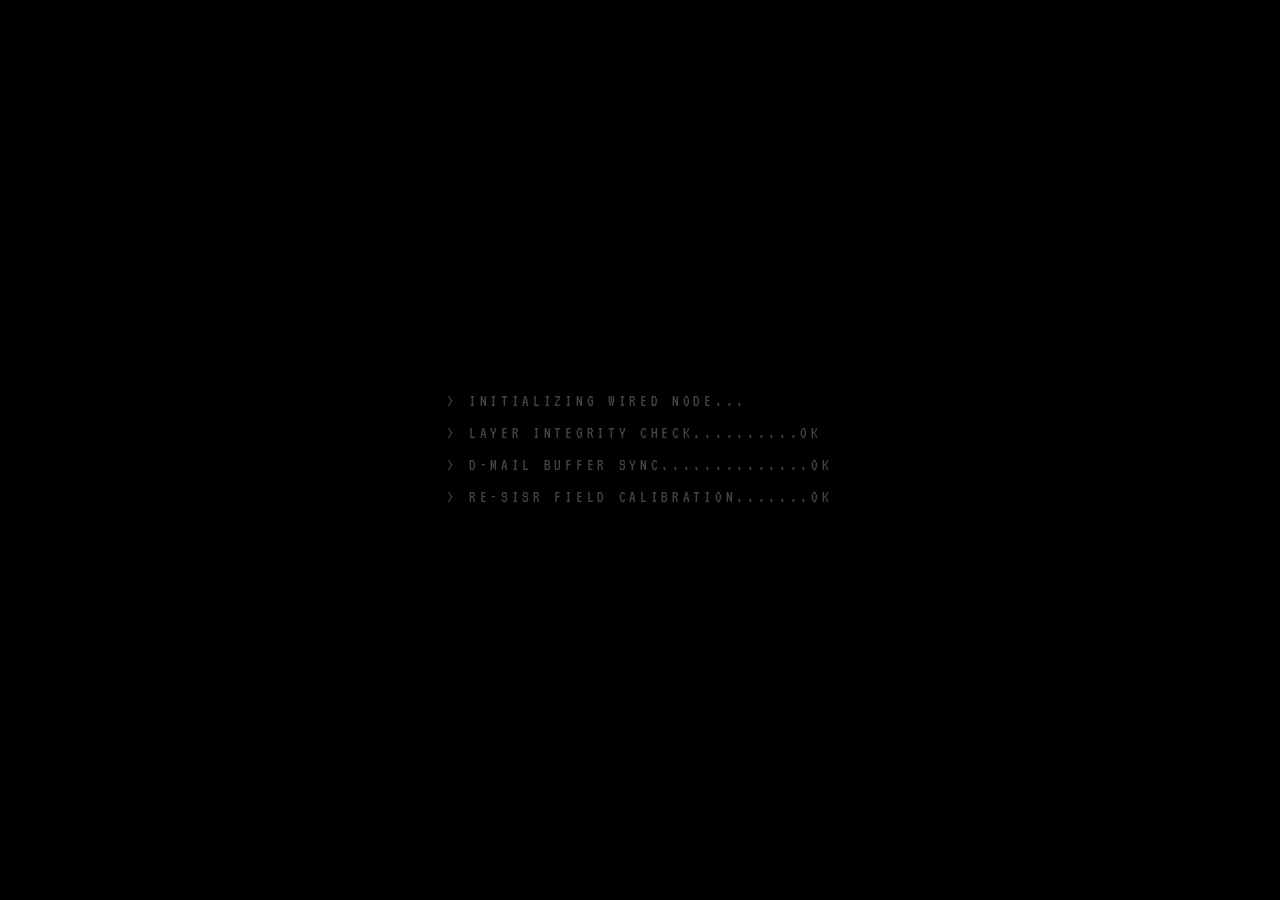
==== commit 0fc4d4f6: "indexxxx" ====
--- a/docs/index.html
+++ b/docs/index.html
@@ -16,7 +16,8 @@
   <link rel="icon" type="image/jpeg" href="./renarchi.jpg">
   <link rel="preconnect" href="https://fonts.googleapis.com">
   <link rel="preconnect" href="https://fonts.gstatic.com" crossorigin>
-  <link href="https://fonts.googleapis.com/css2?family=VT323&family=Noto+Sans+Mono:wght@400&display=swap" rel="stylesheet">
+  <link href="https://fonts.googleapis.com/css2?family=VT323&family=Noto+Sans+Mono:wght@400&display=swap" rel="stylesheet" media="print" onload="this.media='all'">
+  <noscript><link href="https://fonts.googleapis.com/css2?family=VT323&family=Noto+Sans+Mono:wght@400&display=swap" rel="stylesheet"></noscript>
   <style>
     *, *::before, *::after { margin: 0; padding: 0; box-sizing: border-box; }
 
@@ -33,23 +34,23 @@
 
     /* Grain */
     #grain {
-      position:fixed; inset:0; z-index:3; pointer-events:none;
+      position:fixed; inset:-80px; z-index:3; pointer-events:none;
       opacity:0.06;
       animation: grain-shift 0.1s steps(1) infinite;
       background-image: url("data:image/svg+xml,%3Csvg viewBox='0 0 200 200' xmlns='http://www.w3.org/2000/svg'%3E%3Cfilter id='n'%3E%3CfeTurbulence type='fractalNoise' baseFrequency='0.85' numOctaves='4' stitchTiles='stitch'/%3E%3C/filter%3E%3Crect width='100%25' height='100%25' filter='url(%23n)'/%3E%3C/svg%3E");
       background-size: 200px 200px;
     }
     @keyframes grain-shift {
-      0%  { background-position:   0px   0px; }
-      10% { background-position: -35px  18px; }
-      20% { background-position:  55px -22px; }
-      30% { background-position: -12px  44px; }
-      40% { background-position:  68px   8px; }
-      50% { background-position: -55px -38px; }
-      60% { background-position:  22px  60px; }
-      70% { background-position: -66px  12px; }
-      80% { background-position:  42px -50px; }
-      90% { background-position: -18px  28px; }
+      0%  { transform: translate3d(  0px,   0px, 0); }
+      10% { transform: translate3d(-35px,  18px, 0); }
+      20% { transform: translate3d( 55px, -22px, 0); }
+      30% { transform: translate3d(-12px,  44px, 0); }
+      40% { transform: translate3d( 68px,   8px, 0); }
+      50% { transform: translate3d(-55px, -38px, 0); }
+      60% { transform: translate3d( 22px,  60px, 0); }
+      70% { transform: translate3d(-66px,  12px, 0); }
+      80% { transform: translate3d( 42px, -50px, 0); }
+      90% { transform: translate3d(-18px,  28px, 0); }
     }
 
     /* Scanlines — breathing / visual hum */
@@ -181,13 +182,6 @@
     }
     #ui.visible { opacity:1; }
 
-    .layer-label {
-      font-size:clamp(0.8rem,1.7vw,1rem);
-      color:#444; letter-spacing:0.45em;
-      text-transform:uppercase; margin-bottom:12px;
-      transition:opacity 0.3s;
-    }
-
     .title-wrap { position:relative; }
     .title-wrap::after {
       content:''; position:absolute; inset:0; z-index:2; pointer-events:none;
@@ -396,18 +390,22 @@
     }
     #wl-banner.visible { opacity:1; }
 
-    /* Cursor */
+    /* Cursor — outer node moves via transform (no layout), inner core scales */
     #cursor {
-      position:fixed; z-index:1000; pointer-events:none;
+      position:fixed; top:0; left:0; z-index:1000; pointer-events:none;
+      transform:translate3d(-9999px,-9999px,0);
+    }
+    #cursor-core {
+      display:block; position:relative;
       transform:translate(-50%,-50%);
       width:16px; height:16px;
       transition:transform 0.08s;
     }
-    #cursor::before,#cursor::after {
+    #cursor-core::before,#cursor-core::after {
       content:''; position:absolute; background:#fff; opacity:0.65;
     }
-    #cursor::before { width:100%; height:1px; top:50%; transform:translateY(-50%); }
-    #cursor::after  { width:1px;  height:100%; left:50%; transform:translateX(-50%); }
+    #cursor-core::before { width:100%; height:1px; top:50%; transform:translateY(-50%); }
+    #cursor-core::after  { width:1px;  height:100%; left:50%; transform:translateX(-50%); }
 
     @media (max-width:600px) {
       .crn { display:none; }
@@ -420,7 +418,8 @@
     /* ── Performance hints ─────────────────────── */
     #cursor      { will-change: transform; }
     #lain-ascii  { will-change: filter; }
-    #grain       { will-change: background-position; contain: layout paint style; }
+    #grain       { will-change: transform; contain: layout paint style; }
+    #crt-beam    { will-change: transform; }
     #scanlines   { contain: layout paint style; }
     #vignette    { contain: layout paint style; }
     #sigil       { contain: layout paint style; }
@@ -429,11 +428,11 @@
 
     /* ── CRT beam ──────────────────────────────── */
     #crt-beam {
-      position:fixed; left:0; right:0; height:3px; z-index:6; pointer-events:none;
+      position:fixed; left:0; right:0; top:-3px; height:3px; z-index:6; pointer-events:none;
       background:linear-gradient(to bottom,transparent,rgba(255,255,255,0.022),transparent);
       animation:crt-beam-move 8s linear infinite;
     }
-    @keyframes crt-beam-move { 0%{top:-3px} 100%{top:100vh} }
+    @keyframes crt-beam-move { 0%{transform:translate3d(0,0,0)} 100%{transform:translate3d(0,calc(100vh + 3px),0)} }
 
     /* ── Background grid ────────────────────────── */
     #grid-overlay {
@@ -532,6 +531,13 @@
       #lain-ascii { opacity:0.06 !important; }
     }
 
+    /* ── prefers-reduced-motion ─────────────────── */
+    @media (prefers-reduced-motion: reduce) {
+      #grain, #scanlines, #vignette, #sigil, #crt-beam, #lain-ascii,
+      .title, .blink, .enter-btn:hover { animation:none; }
+      .title::before, .title::after { animation:none; opacity:0; }
+    }
+
     /* ── Phosphor colour themes ─────────────────── */
     body.amber #field, body.amber #constellation { filter: sepia(1) saturate(3) hue-rotate(5deg) brightness(0.88); }
     body.amber .title   { color:rgba(230,160,40,0.90) !important; text-shadow:0 0 8px rgba(230,160,40,0.35),0 0 22px rgba(200,120,20,0.15),0 0 45px rgba(180,100,10,0.07) !important; }
@@ -595,7 +601,6 @@
   <div class="crn br"></div>
 
   <div id="ui">
-    <span class="layer-label" id="layer-lbl">LAYER 07 : RE-SISR</span>
     <div class="title-wrap">
       <span class="title" id="main-title" data-text="RENARCHI">RENARCHI</span>
     </div>
@@ -615,14 +620,13 @@
   <div id="mem-ptr">MEM: 0x0000&#x2191;</div>
   <div id="node-info">NODE: RE-SISR // LAYER 07</div>
   <div id="fps-debug"></div>
-  <div id="cursor"></div>
+  <div id="cursor"><span id="cursor-core"></span></div>
   <div id="secret-terminal"></div>
   <div id="wl-banner">&#8212; WORLDLINE SHIFT DETECTED // DIVERGENCE COMPENSATING &#8212;</div>
 
   <!-- Right-click context menu -->
   <div id="ctx-menu">
     <div class="ctx-item" id="ctx-connect">&gt; CONNECT</div>
-    <div class="ctx-item" id="ctx-layer">&gt; LAYER INFO</div>
     <div class="ctx-item" id="ctx-who">&gt; WHO ARE YOU</div>
   </div>
 
@@ -669,6 +673,7 @@
 // ─── DOM refs ─────────────────────────────────────────────────────────────────
 const flashEl     = document.getElementById('flash');
 const curEl       = document.getElementById('cursor');
+const curCore     = document.getElementById('cursor-core');
 const bootEl      = document.getElementById('boot-overlay');
 const bootTextEl  = document.getElementById('boot-text');
 const uiEl        = document.getElementById('ui');
@@ -684,9 +689,6 @@
 const dbgEl       = document.getElementById('fps-debug');
 
 let mx = -9999, my = -9999;
-let clicks = [];
-let impactBright = 0; // consumed in render loop — 1-frame impact flash
-let gyroX = 0, gyroY = 0;
 
 // ─── URL flags ────────────────────────────────────────────────────────────────
 const PARAMS  = new URLSearchParams(location.search);
@@ -734,6 +736,7 @@
 
 function bootStep() {
   if (bootLineIdx >= bootLines.length) {
+    engSend({ t: 'run', v: true });   // warm the field up behind the overlay
     setTimeout(() => {
       bootEl.style.opacity = '0';
       // Char field reveals top-to-bottom as boot fades
@@ -758,64 +761,483 @@
 }
 setTimeout(bootStep, 350);
 
-// ─── Canvas setup ─────────────────────────────────────────────────────────────
+// ─── Field engine ─────────────────────────────────────────────────────────────
+// Self-contained renderer for the ASCII field + constellation. Runs inside a
+// Worker via OffscreenCanvas when supported (keeps the main thread free for UI),
+// or inline on the main thread as fallback. Must not touch outer scope.
+function FieldEngine(canvas, conCanvas, opts) {
+  const C = [
+    ' ',' ',' ',' ',' ',' ',' ',' ',' ',' ',' ',
+    '·','·','.','.', ',','`',"'",'~','-','_',
+    ':',';','=','|','/','\\','!','?','+',
+    '*','x','z','o','r','s','#','%','&',
+    '▒','░','▓','█','▀','▄','▌','▐',
+    '│','─','┼','╬','╪','┤','├','┬',
+  ];
+  const C_LEN    = C.length - 1;
+  const FS       = 13;
+  const CW       = FS * 0.59;
+  const CH       = FS * 1.20;
+  const MR       = 155;
+  const MR2      = MR * MR;
+  const FONT_STR = FS + "px 'VT323','Courier New',monospace";
+
+  const ctx    = canvas.getContext('2d', { alpha: false, desynchronized: true });
+  const conCtx = conCanvas.getContext('2d');
+
+  const CON_BASE = [
+    [0.08,0.12],[0.28,0.06],[0.52,0.10],[0.74,0.07],[0.91,0.16],
+    [0.94,0.44],[0.88,0.72],[0.72,0.90],[0.48,0.93],[0.22,0.87],
+    [0.06,0.62],[0.10,0.35],[0.35,0.50],[0.65,0.50],
+  ];
+  const CON_EDGES = [
+    [0,1],[1,2],[2,3],[3,4],[4,5],[5,6],[6,7],[7,8],[8,9],[9,10],[10,11],[11,0],
+    [1,12],[3,13],[5,13],[7,12],[12,13],[11,12],[2,13],
+  ];
+  const conNodes = CON_BASE.map(([bx,by]) => ({ bx, by, x:bx, y:by }));
+
+  let W, H, COLS, ROWS;
+  let tears = [], clicks = [], t = 0, frame = 0;
+  let waveBoost = 0, impactBright = 0;
+  let mx = -9999, my = -9999, gyroX = 0, gyroY = 0;
+  let running = !!opts.run;
+  let shieldCache = new Float32Array(0);
+  let conDirty = true, conMx = 1e9, conMy = 1e9;
+
+  // Wave tables — the four sin/cos field terms are separable (sin(a+b) expansion),
+  // so per-frame trig drops from COLS*ROWS*4 calls to COLS*7 + ROWS.
+  let rowBs, rowBc, rowCs, rowCc, rowDs, rowDc;
+  let colA, colBs, colBc, colCs, colCc, colDs, colDc;
+  function buildWaveTables() {
+    rowBs = new Float32Array(ROWS); rowBc = new Float32Array(ROWS);
+    rowCs = new Float32Array(ROWS); rowCc = new Float32Array(ROWS);
+    rowDs = new Float32Array(ROWS); rowDc = new Float32Array(ROWS);
+    for (let row = 0; row < ROWS; row++) {
+      rowBs[row] = Math.sin(row * 0.055); rowBc[row] = Math.cos(row * 0.055);
+      rowCs[row] = Math.sin(row * 0.042); rowCc[row] = Math.cos(row * 0.042);
+      rowDs[row] = Math.sin(row * 0.04);  rowDc[row] = Math.cos(row * 0.04);
+    }
+    colA  = new Float32Array(COLS);
+    colBs = new Float32Array(COLS); colBc = new Float32Array(COLS);
+    colCs = new Float32Array(COLS); colCc = new Float32Array(COLS);
+    colDs = new Float32Array(COLS); colDc = new Float32Array(COLS);
+  }
+
+  const rowCkArr = [], rowCkDy2 = [];
+
+  // Glyph masks — each glyph is rasterized once per subpixel phase into an
+  // alpha mask; frames are composed into a raw pixel buffer and pushed with a
+  // single putImageData, replacing thousands of fillText calls per frame.
+  const GLYPHS = C.filter((g, i) => g !== ' ' && C.indexOf(g) === i);
+  const GIDX   = new Int16Array(C.length);
+  C.forEach((g, i) => { GIDX[i] = g === ' ' ? -1 : GLYPHS.indexOf(g); });
+  const PHASES = 4;
+  const MW = Math.ceil(CW) + 4;
+  const MH = Math.ceil(CH) + 4;
+  const NV = GLYPHS.length * PHASES;
+  const maskA  = new Array(NV);
+  const maskX0 = new Int16Array(NV), maskX1 = new Int16Array(NV);
+  const maskY0 = new Int16Array(NV), maskY1 = new Int16Array(NV);
+  let img = null, buf32 = null;
+  let pvx = 0, pvy = 0, lastMouseT = 0;
+
+  function buildGlyphMasks() {
+    const cv = (typeof OffscreenCanvas !== 'undefined')
+      ? new OffscreenCanvas(MW, MH)
+      : document.createElement('canvas');
+    cv.width = MW; cv.height = MH;
+    const g = cv.getContext('2d', { willReadFrequently: true });
+    for (let gi = 0; gi < GLYPHS.length; gi++) {
+      for (let ph = 0; ph < PHASES; ph++) {
+        g.clearRect(0, 0, MW, MH);
+        g.font = FONT_STR; g.textBaseline = 'top'; g.fillStyle = '#fff';
+        g.fillText(GLYPHS[gi], 2 + ph / PHASES, 2);
+        const d = g.getImageData(0, 0, MW, MH).data;
+        const a = new Uint8Array(MW * MH);
+        let x0 = MW, x1 = -1, y0 = MH, y1 = -1;
+        for (let i = 0, p = 3; i < a.length; i++, p += 4) {
+          const al = d[p];
+          a[i] = al;
+          if (al) {
+            const xx = i % MW, yy = (i / MW) | 0;
+            if (xx < x0) x0 = xx; if (xx > x1) x1 = xx;
+            if (yy < y0) y0 = yy; if (yy > y1) y1 = yy;
+          }
+        }
+        const vi = gi * PHASES + ph;
+        maskA[vi] = a;
+        maskX0[vi] = x0; maskX1[vi] = x1;
+        maskY0[vi] = y0; maskY1[vi] = y1;
+      }
+    }
+  }
+  buildGlyphMasks();
+
+  function blit(vi, dx, dy, bri) {
+    let x0 = maskX0[vi], x1 = maskX1[vi], y0 = maskY0[vi], y1 = maskY1[vi];
+    if (x1 < x0) return;
+    if (dx + x0 < 0) x0 = -dx;
+    if (dx + x1 >= W) x1 = W - 1 - dx;
+    if (dy + y0 < 0) y0 = -dy;
+    if (dy + y1 >= H) y1 = H - 1 - dy;
+    if (x1 < x0 || y1 < y0) return;
+    const m = maskA[vi];
+    for (let yy = y0; yy <= y1; yy++) {
+      const mo = yy * MW;
+      const bo = (dy + yy) * W + dx;
+      for (let xx = x0; xx <= x1; xx++) {
+        const am = m[mo + xx];
+        if (am === 0) continue;
+        const o = bo + xx;
+        let v;
+        if (am === 255) v = bri;
+        else { const dg = buf32[o] & 0xff; v = (am * bri + (255 - am) * dg) >> 8; }
+        buf32[o] = 0xFF000000 | (v << 16) | (v << 8) | v;
+      }
+    }
+  }
+
+  function buildShieldCache() {
+    shieldCache = new Float32Array(COLS * ROWS);
+    const hw = W * 0.5, hh = H * 0.5, sw = W * 0.25, sh = H * 0.21;
+    for (let row = 0; row < ROWS; row++) {
+      const cy = row * CH + CH * 0.5;
+      const dy = (cy - hh) / sh, dy2 = dy * dy;
+      const base = row * COLS;
+      for (let col = 0; col < COLS; col++) {
+        const cx = col * CW + CW * 0.5;
+        const dx = (cx - hw) / sw;
+        const d  = Math.sqrt(dx * dx + dy2);
+        shieldCache[base + col] = Math.min(1, Math.max(0, (d - 0.5) / 0.85));
+      }
+    }
+  }
+
+  function resize(w, h) {
+    W = canvas.width  = w;
+    H = canvas.height = h;
+    COLS = Math.ceil(W / CW) + 2;
+    ROWS = Math.ceil(H / CH) + 2;
+    conCanvas.width  = w;
+    conCanvas.height = h;
+    img   = ctx.createImageData(W, H);
+    buf32 = new Uint32Array(img.data.buffer);
+    buildShieldCache();
+    buildWaveTables();
+    conDirty = true;
+  }
+  resize(opts.w, opts.h);
+
+  function tryTear() {
+    if (Math.random() < 0.005) {
+      tears.push({
+        rowY:   Math.floor(Math.random() * ROWS),
+        height: 1 + Math.floor(Math.random() * 3),
+        shift:  (Math.random() - 0.5) * 20,
+        life:   3 + Math.floor(Math.random() * 6),
+      });
+    }
+  }
+
+  function renderField() {
+    frame++;
+    tryTear();
+    let tearRows = null;
+    if (tears.length) {
+      tears = tears.filter(r => r.life > 0);
+      tears.forEach(r => r.life--);
+      if (tears.length) {
+        tearRows = new Map();
+        tears.forEach(r => { for (let i = 0; i < r.height; i++) tearRows.set(r.rowY + i, r); });
+      }
+    }
+
+    // Impact frame — 1 frame uniform brightening, consumed then zeroed
+    let basePx = 0xFF000000;
+    if (impactBright > 0) {
+      const bg = (impactBright * 255) | 0;
+      basePx |= (bg << 16) | (bg << 8) | bg;
+      impactBright = 0;
+    }
+    buf32.fill(basePx);
+
+    // Lead the glow slightly ahead of the last mouse sample to cancel the
+    // worker→compositor latency, so it stays glued to the DOM cursor
+    let emx = mx, emy = my;
+    if (pvx !== 0 || pvy !== 0) {
+      const age = performance.now() - lastMouseT;
+      if (age < 50) {
+        const lead = age + 16 > 32 ? 32 : age + 16;
+        let ox = pvx * lead, oy = pvy * lead;
+        const om2 = ox * ox + oy * oy;
+        if (om2 > 2304) { const s = 48 / Math.sqrt(om2); ox *= s; oy *= s; }
+        emx += ox; emy += oy;
+      }
+    }
+
+    const ta   = t * 0.28 + gyroX * 0.4;
+    const tb   = t * 0.52;
+    const tc   = t * 0.17 + gyroY * 0.3;
+    const te   = t * 0.20;
+    const tdS  = Math.sin(t * 0.07);
+    const tm1  = t * 3.2;
+    const isEF = (frame & 1) === 0;
+
+    // Per-frame column tables (time-dependent halves of the separable wave terms)
+    for (let col = 0; col < COLS; col++) {
+      colA[col] = Math.sin(col * 0.07 + ta);
+      const ub = col * 0.032 + tb;
+      colBs[col] = Math.sin(ub) * 0.78; colBc[col] = Math.cos(ub) * 0.78;
+      const uc = col * 0.042 + tc;
+      colCs[col] = Math.sin(uc) * 0.55; colCc[col] = Math.cos(uc) * 0.55;
+      const ud = col * 0.11 * tdS;
+      colDs[col] = Math.sin(ud) * 0.35; colDc[col] = Math.cos(ud) * 0.35;
+    }
+
+    const nClicks = clicks.length;
+
+    for (let row = 0; row < ROWS; row++) {
+      const rowBase = row * COLS;
+      const py      = row * CH;
+      const cy      = py + CH * 0.5;
+      const tear    = tearRows ? tearRows.get(row) : undefined;
+      const rowCos  = Math.cos(row * 0.09 + te);
+      const rBs = rowBs[row], rBc = rowBc[row];
+      const rCs = rowCs[row], rCc = rowCc[row];
+      const rDs = rowDs[row], rDc = rowDc[row];
+      const pyI  = Math.floor(py) - 2;
+      const dym  = cy - emy;
+      const dym2 = dym * dym;
+      const rowMouse = dym2 < MR2;
+
+      // Ring cull: keep only clicks whose ripple can touch this row
+      let nCk = 0;
+      for (let ci = 0; ci < nClicks; ci++) {
+        const ck = clicks[ci], dyk = cy - ck.y, lim = ck.r + 50;
+        if (dyk > lim || dyk < -lim) continue;
+        rowCkArr[nCk] = ck; rowCkDy2[nCk] = dyk * dyk; nCk++;
+      }
+
+      for (let col = 0; col < COLS; col++) {
+        let px = col * CW;
+        if (tear) px += tear.shift;
+        if (px < -CW || px > W + CW) continue;
+
+        const v = (colA[col] * rowCos
+                 + colBs[col] * rBc - colBc[col] * rBs
+                 + colCc[col] * rCc - colCs[col] * rCs
+                 + colDs[col] * rDc + colDc[col] * rDs) / 2.65;
+
+        const flk = isEF ? Math.random() * 0.65 : 0.32;
+        let combined = v * 0.50 + (flk - 0.32) * 0.50;
+        combined *= shieldCache[rowBase + col];
+
+        const cx = px + CW * 0.5;
+        let mf = 0;
+        if (rowMouse) {
+          const dxm = cx - emx;
+          const dm2 = dxm * dxm + dym2;
+          if (dm2 < MR2) {
+            const dm = Math.sqrt(dm2);
+            mf = 1 - dm / MR;
+            combined += mf * 0.85 * (Math.sin(dm * 0.055 - tm1 + Math.atan2(dym, dxm)) * 0.5 + 0.5);
+          }
+        }
+
+        let rf = 0;
+        for (let ci = 0; ci < nCk; ci++) {
+          const ck = rowCkArr[ci];
+          const dxk = cx - ck.x, lim = ck.r + 50;
+          if (dxk > lim || dxk < -lim) continue;
+          const dd   = Math.sqrt(dxk * dxk + rowCkDy2[ci]);
+          const diff = Math.abs(dd - ck.r);
+          if (diff < 50) {
+            const amp = ck.life * (1 - diff / 50);
+            combined += Math.sin((dd - ck.r) * 0.22) * amp * 2.8;
+            if (amp > rf) rf = amp;
+          }
+        }
+
+        const n  = Math.max(0, Math.min(1, (combined + 0.82) / 1.64));
+        const gi = GIDX[(n * C_LEN) | 0];
+        if (gi < 0) continue;
+
+        let bri = (n * n * 210) | 0;
+        if (mf > 0) bri = Math.min(255, bri + ((mf  * 55)  | 0));
+        if (rf > 0) bri = Math.min(255, bri + ((rf  * 210) | 0));
+        if (tear)   bri = Math.min(255, 260 - bri);
+        if (bri < 10) continue;
+
+        const fx = Math.floor(px);
+        blit(gi * PHASES + (((px - fx) * PHASES) | 0), fx - 2, pyI, bri);
+      }
+    }
+
+    ctx.putImageData(img, 0, 0);
+
+    clicks.forEach(c => { c.r += 4.8; c.life -= 0.024; });
+    clicks = clicks.filter(c => c.life > 0);
+    waveBoost *= 0.94;
+    t += 0.011 + waveBoost * 0.008;
+  }
+
+  function renderCon() {
+    // Node positions are a pure function of the mouse — skip redraw when unchanged
+    if (!conDirty && mx === conMx && my === conMy) return;
+    conDirty = false; conMx = mx; conMy = my;
+    const cw = conCanvas.width, ch = conCanvas.height;
+    conCtx.clearRect(0, 0, cw, ch);
+    for (let i = 0; i < conNodes.length; i++) {
+      const n = conNodes[i];
+      const bxPx = n.bx * cw, byPx = n.by * ch;
+      const dx = mx - bxPx, dy = my - byPx;
+      const dist = Math.sqrt(dx * dx + dy * dy);
+      const infl = Math.max(0, 1 - dist / 220) * 28;
+      const ang  = Math.atan2(dy, dx);
+      n.x = (bxPx - Math.cos(ang) * infl) / cw;
+      n.y = (byPx - Math.sin(ang) * infl) / ch;
+    }
+    conCtx.strokeStyle = 'rgba(255,255,255,0.055)';
+    conCtx.lineWidth   = 0.6;
+    conCtx.beginPath();
+    for (let i = 0; i < CON_EDGES.length; i++) {
+      const na = conNodes[CON_EDGES[i][0]], nb = conNodes[CON_EDGES[i][1]];
+      conCtx.moveTo(na.x * cw, na.y * ch);
+      conCtx.lineTo(nb.x * cw, nb.y * ch);
+    }
+    conCtx.stroke();
+    conCtx.fillStyle = 'rgba(255,255,255,0.18)';
+    conCtx.beginPath();
+    for (let i = 0; i < conNodes.length; i++) {
+      const n = conNodes[i];
+      conCtx.moveTo(n.x * cw + 1.5, n.y * ch);
+      conCtx.arc(n.x * cw, n.y * ch, 1.5, 0, Math.PI * 2);
+    }
+    conCtx.fill();
+  }
+
+  let fpsN = 0, fpsT = 0;
+  const raf = (typeof requestAnimationFrame === 'function')
+    ? (cb) => requestAnimationFrame(cb)
+    : (cb) => setTimeout(() => cb(performance.now()), 16);
+  function loop(ts) {
+    raf(loop);
+    if (!running) return;
+    renderField();
+    renderCon();
+    if (api.onFps) {
+      fpsN++;
+      if (ts - fpsT > 1000) {
+        api.onFps('FPS:' + fpsN + ' | ' + COLS + '×' + ROWS + ' | CK:' + clicks.length);
+        fpsN = 0; fpsT = ts;
+      }
+    }
+  }
+  raf(loop);
+
+  const api = {
+    onFps: null,
+    resize,
+    refreshGlyphs: buildGlyphMasks,
+    setMouse(x, y) {
+      const now = performance.now();
+      const dt = now - lastMouseT;
+      if (dt > 0 && dt < 100) { pvx = (x - mx) / dt; pvy = (y - my) / dt; }
+      else { pvx = 0; pvy = 0; }
+      mx = x; my = y; lastMouseT = now;
+    },
+    addClick(x, y) { clicks.push({ x, y, r: 0, life: 1 }); },
+    setGyro(x, y)  { gyroX = x; gyroY = y; },
+    wheel(d)       { waveBoost = Math.min(3, waveBoost + Math.abs(d) * 0.003); },
+    setBoost(v)    { waveBoost = v; },
+    impact(v)      { impactBright = v; },
+    setRunning(v)  { running = v; },
+  };
+  return api;
+}
+
+function handleEngineMsg(eng, m) {
+  if      (m.t === 'mouse')  eng.setMouse(m.x, m.y);
+  else if (m.t === 'click')  eng.addClick(m.x, m.y);
+  else if (m.t === 'resize') eng.resize(m.w, m.h);
+  else if (m.t === 'gyro')   eng.setGyro(m.x, m.y);
+  else if (m.t === 'wheel')  eng.wheel(m.d);
+  else if (m.t === 'boost')  eng.setBoost(m.v);
+  else if (m.t === 'impact') eng.impact(m.v);
+  else if (m.t === 'run')    eng.setRunning(m.v);
+}
+
+function workerMain() {
+  let eng = null;
+  self.onmessage = (e) => {
+    const m = e.data;
+    if (m.t === 'init') {
+      eng = FieldEngine(m.canvas, m.con, m.opts);
+      if (m.opts.fps) eng.onFps = (s) => self.postMessage({ t: 'fps', s });
+    } else if (m.t === 'font') {
+      // A worker has its own FontFaceSet — VT323 must be registered here too
+      try {
+        const f = new FontFace('VT323', m.data);
+        f.load().then((ff) => { self.fonts.add(ff); if (eng) eng.refreshGlyphs(); }).catch(() => {});
+      } catch (err) {}
+    } else if (eng) {
+      handleEngineMsg(eng, m);
+    }
+  };
+}
+
+// ─── Canvas / engine bootstrap ────────────────────────────────────────────────
 const canvas    = document.getElementById('field');
 const conCanvas = document.getElementById('constellation');
-const ctx       = canvas.getContext('2d', { alpha: false });
-
-const C = [
-  ' ',' ',' ',' ',' ',' ',' ',' ',' ',' ',' ',
-  '\u00b7','\u00b7','.','.', ',','`',"'",'~','-','_',
-  ':',';','=','|','/','\\','!','?','+',
-  '*','x','z','o','r','s','#','%','&',
-  '\u2592','\u2591','\u2593','\u2588','\u2580','\u2584','\u258c','\u2590',
-  '\u2502','\u2500','\u253c','\u256c','\u256a','\u2524','\u251c','\u252c',
-];
-const C_LEN    = C.length - 1;
-const FS       = 13;
-const CW       = FS * 0.59;
-const CH       = FS * 1.20;
-const MR       = 155;
-const MR2      = MR * MR;
-const FONT_STR = `${FS}px 'VT323','Courier New',monospace`;
-const COLORS   = Array.from({ length: 256 }, (_, i) => `rgb(${i},${i},${i})`);
-
-let W, H, COLS, ROWS;
-let tears = [], t = 0, frame = 0;
-let waveBoost = 0;
-let shieldCache = new Float32Array(0);
-
-function buildShieldCache() {
-  shieldCache = new Float32Array(COLS * ROWS);
-  const hw = W * 0.5, hh = H * 0.5, sw = W * 0.25, sh = H * 0.21;
-  for (let row = 0; row < ROWS; row++) {
-    const cy = row * CH + CH * 0.5;
-    const dy = (cy - hh) / sh, dy2 = dy * dy;
-    const base = row * COLS;
-    for (let col = 0; col < COLS; col++) {
-      const cx = col * CW + CW * 0.5;
-      const dx = (cx - hw) / sw;
-      const d  = Math.sqrt(dx * dx + dy2);
-      shieldCache[base + col] = Math.min(1, Math.max(0, (d - 0.5) / 0.85));
-    }
+
+let W = window.innerWidth, H = window.innerHeight;
+let engineWorker = null, engineLocal = null;
+const ENGINE_OPTS = { w: W, h: H, run: false, fps: DEBUG };
+
+if (window.Worker && canvas.transferControlToOffscreen) {
+  try {
+    const src = FieldEngine.toString() + '\n' + handleEngineMsg.toString() +
+                '\n(' + workerMain.toString() + ')();';
+    const worker = new Worker(URL.createObjectURL(new Blob([src], { type: 'text/javascript' })));
+    worker.onmessage = (e) => { if (e.data.t === 'fps') dbgEl.textContent = e.data.s; };
+    const off    = canvas.transferControlToOffscreen();
+    const offCon = conCanvas.transferControlToOffscreen();
+    worker.postMessage({ t: 'init', canvas: off, con: offCon, opts: ENGINE_OPTS }, [off, offCon]);
+    engineWorker = worker;
+    // Ship VT323 to the worker (its FontFaceSet is separate from the document's;
+    // the font bytes come out of the HTTP cache in practice)
+    fetch('https://fonts.googleapis.com/css2?family=VT323&display=swap')
+      .then((r) => r.text())
+      .then((css) => {
+        const m = css.match(/url\((https:[^)]+?\.woff2)\)/);
+        return m ? fetch(m[1]).then((r) => r.arrayBuffer()) : null;
+      })
+      .then((buf) => { if (buf) engineWorker.postMessage({ t: 'font', data: buf }, [buf]); })
+      .catch(() => {});
+  } catch (err) {
+    engineWorker = null;
   }
+}
+if (!engineWorker) {
+  engineLocal = FieldEngine(canvas, conCanvas, ENGINE_OPTS);
+  if (DEBUG) engineLocal.onFps = (s) => { dbgEl.textContent = s; };
+  if (document.fonts) document.fonts.ready.then(() => engineLocal.refreshGlyphs());
+}
+
+function engSend(m) {
+  if (engineWorker) engineWorker.postMessage(m);
+  else handleEngineMsg(engineLocal, m);
 }
 
 let resizeTimer = 0;
 function doResize() {
-  W = canvas.width  = window.innerWidth;
-  H = canvas.height = window.innerHeight;
-  COLS = Math.ceil(W / CW) + 2;
-  ROWS = Math.ceil(H / CH) + 2;
-  conCanvas.width  = W;
-  conCanvas.height = H;
-  buildShieldCache();
-}
-doResize();
+  W = window.innerWidth;
+  H = window.innerHeight;
+  engSend({ t: 'resize', w: W, h: H });
+}
 window.addEventListener('resize', () => { clearTimeout(resizeTimer); resizeTimer = setTimeout(doResize, 150); });
 
-// ─── Debug FPS ────────────────────────────────────────────────────────────────
-let dbgFrames = 0, dbgTime = performance.now();
+
 
 // ─── Input ────────────────────────────────────────────────────────────────────
 let cursorPending = false, cursorHideTimer = 0;
@@ -828,11 +1250,12 @@
 
 window.addEventListener('mousemove', e => {
   mx = e.clientX; my = e.clientY;
+  engSend({ t: 'mouse', x: mx, y: my });
   resetCursorTimer();
   if (!cursorPending) {
     cursorPending = true;
     requestAnimationFrame(() => {
-      curEl.style.left = mx + 'px'; curEl.style.top = my + 'px';
+      curEl.style.transform = 'translate3d(' + mx + 'px,' + my + 'px,0)';
       cursorPending = false;
     });
   }
@@ -840,14 +1263,15 @@
 
 // Scroll → wave boost
 window.addEventListener('wheel', e => {
-  waveBoost = Math.min(3, waveBoost + Math.abs(e.deltaY) * 0.003);
+  engSend({ t: 'wheel', d: e.deltaY });
 }, { passive: true });
 
 // Gyroscope (mobile tilt → wave offset)
 if (window.DeviceOrientationEvent) {
   window.addEventListener('deviceorientation', e => {
-    gyroX = Math.max(-1, Math.min(1, (e.gamma || 0) / 60));
-    gyroY = Math.max(-1, Math.min(1, (e.beta  || 0) / 90));
+    engSend({ t: 'gyro',
+      x: Math.max(-1, Math.min(1, (e.gamma || 0) / 60)),
+      y: Math.max(-1, Math.min(1, (e.beta  || 0) / 90)) });
   }, { passive: true });
 }
 
@@ -858,7 +1282,7 @@
 
 window.addEventListener('click', e => {
   if (ctxMenu.classList.contains('visible')) { ctxMenu.classList.remove('visible'); return; }
-  clicks.push({ x: e.clientX, y: e.clientY, r: 0, life: 1 });
+  engSend({ t: 'click', x: e.clientX, y: e.clientY });
   flashEl.style.opacity = '0.10';
   setTimeout(() => { flashEl.style.opacity = '0'; }, 70);
   const phrase = clickPhrases[Math.floor(Math.random() * clickPhrases.length)];
@@ -887,11 +1311,13 @@
 window.addEventListener('touchstart', e => {
   const tt = e.touches[0];
   mx = tt.clientX; my = tt.clientY;
-  clicks.push({ x: tt.clientX, y: tt.clientY, r: 0, life: 1 });
+  engSend({ t: 'mouse', x: mx, y: my });
+  engSend({ t: 'click', x: tt.clientX, y: tt.clientY });
 }, { passive: true });
 
 window.addEventListener('touchmove', e => {
   const tt = e.touches[0]; mx = tt.clientX; my = tt.clientY;
+  engSend({ t: 'mouse', x: mx, y: my });
 }, { passive: true });
 
 // Touch long-press → whisper
@@ -909,18 +1335,6 @@
   requestAnimationFrame(() => ol.classList.add('visible'));
   setTimeout(() => { ol.classList.remove('visible'); setTimeout(() => ol.remove(), 400); }, 1600);
 });
-
-// ─── VHS tear ─────────────────────────────────────────────────────────────────
-function tryTear() {
-  if (Math.random() < 0.005) {
-    tears.push({
-      rowY:   Math.floor(Math.random() * ROWS),
-      height: 1 + Math.floor(Math.random() * 3),
-      shift:  (Math.random() - 0.5) * 20,
-      life:   3 + Math.floor(Math.random() * 6),
-    });
-  }
-}
 
 // VHS edge static strips
 function spawnStaticStrip() {
@@ -938,162 +1352,7 @@
 }
 setInterval(() => { if (Math.random() < 0.22) spawnStaticStrip(); }, 2800);
 
-// ─── Field render ─────────────────────────────────────────────────────────────
-function renderField() {
-  frame++;
-  tryTear();
-  tears = tears.filter(r => r.life > 0);
-  tears.forEach(r => r.life--);
-
-  ctx.fillStyle = '#000';
-  ctx.fillRect(0, 0, W, H);
-  // Impact frame — 1 frame white overlay, consumed then zeroed
-  if (impactBright > 0) {
-    ctx.fillStyle = `rgba(255,255,255,${impactBright})`;
-    ctx.fillRect(0, 0, W, H);
-    impactBright = 0;
-  }
-  ctx.font = FONT_STR;
-  ctx.textBaseline = 'top';
-
-  const tearRows = new Map();
-  tears.forEach(r => { for (let i = 0; i < r.height; i++) tearRows.set(r.rowY + i, r); });
-
-  const ta   = t * 0.28 + gyroX * 0.4;
-  const tb   = t * 0.52;
-  const tc   = t * 0.17 + gyroY * 0.3;
-  const te   = t * 0.20;
-  const tdS  = Math.sin(t * 0.07);
-  const tm1  = t * 3.2;
-  const isEF = (frame & 1) === 0;
-
-  for (let row = 0; row < ROWS; row++) {
-    const rowBase  = row * COLS;
-    const py       = row * CH;
-    const cy       = py + CH * 0.5;
-    const tear     = tearRows.get(row);
-    const rowCos   = Math.cos(row * 0.09 + te);
-    const rowBoff  = tb - row * 0.055;
-    const rowCbase = row * 0.042 + tc;
-    const rowDoff  = row * 0.04;
-
-    for (let col = 0; col < COLS; col++) {
-      let px = col * CW;
-      if (tear) px += tear.shift;
-      if (px < -CW || px > W + CW) continue;
-
-      const cx = px + CW * 0.5;
-      const a  = Math.sin(col * 0.07  + ta) * rowCos;
-      const b  = Math.sin(col * 0.032 + rowBoff) * 0.78;
-      const c  = Math.cos(col * 0.042 + rowCbase) * 0.55;
-      const d  = Math.sin(col * 0.11  * tdS + rowDoff) * 0.35;
-      const v  = (a + b + c + d) / 2.65;
-
-      const flk = isEF ? Math.random() * 0.65 : 0.32;
-      let combined = v * 0.50 + (flk - 0.32) * 0.50;
-      combined *= shieldCache[rowBase + col];
-
-      const dxm = cx - mx, dym = cy - my;
-      const dm2 = dxm * dxm + dym * dym;
-      let mf = 0;
-      if (dm2 < MR2) {
-        const dm = Math.sqrt(dm2);
-        mf = 1 - dm / MR;
-        combined += mf * 0.85 * (Math.sin(dm * 0.055 - tm1 + Math.atan2(dym, dxm)) * 0.5 + 0.5);
-      }
-
-      let rf = 0;
-      for (let ci = 0; ci < clicks.length; ci++) {
-        const ck   = clicks[ci];
-        const dd   = Math.sqrt((cx - ck.x) ** 2 + (cy - ck.y) ** 2);
-        const diff = Math.abs(dd - ck.r);
-        if (diff < 50) {
-          const amp = ck.life * (1 - diff / 50);
-          combined += Math.sin((dd - ck.r) * 0.22) * amp * 2.8;
-          if (amp > rf) rf = amp;
-        }
-      }
-
-      const n  = Math.max(0, Math.min(1, (combined + 0.82) / 1.64));
-      const ch = C[Math.floor(n * C_LEN)];
-      if (ch === ' ') continue;
-
-      let bri = (n * n * 210) | 0;
-      if (mf > 0) bri = Math.min(255, bri + ((mf  * 55)  | 0));
-      if (rf > 0) bri = Math.min(255, bri + ((rf  * 210) | 0));
-      if (tear)   bri = Math.min(255, 260 - bri);
-      if (bri < 10) continue;
-
-      ctx.fillStyle = COLORS[bri];
-      ctx.fillText(ch, px, py);
-    }
-  }
-
-  clicks.forEach(c => { c.r += 4.8; c.life -= 0.024; });
-  clicks = clicks.filter(c => c.life > 0);
-  waveBoost *= 0.94;
-  t += 0.011 + waveBoost * 0.008;
-}
-
-// ─── Constellation ────────────────────────────────────────────────────────────
-const conCtx = conCanvas.getContext('2d');
-const CON_BASE = [
-  [0.08,0.12],[0.28,0.06],[0.52,0.10],[0.74,0.07],[0.91,0.16],
-  [0.94,0.44],[0.88,0.72],[0.72,0.90],[0.48,0.93],[0.22,0.87],
-  [0.06,0.62],[0.10,0.35],[0.35,0.50],[0.65,0.50],
-];
-const CON_EDGES = [
-  [0,1],[1,2],[2,3],[3,4],[4,5],[5,6],[6,7],[7,8],[8,9],[9,10],[10,11],[11,0],
-  [1,12],[3,13],[5,13],[7,12],[12,13],[11,12],[2,13],
-];
-const conNodes = CON_BASE.map(([bx,by]) => ({ bx, by, x:bx, y:by }));
-
-function renderCon() {
-  const cw = conCanvas.width, ch = conCanvas.height;
-  conCtx.clearRect(0, 0, cw, ch);
-  for (let i = 0; i < conNodes.length; i++) {
-    const n = conNodes[i];
-    const bxPx = n.bx * cw, byPx = n.by * ch;
-    const dx = mx - bxPx, dy = my - byPx;
-    const dist = Math.sqrt(dx * dx + dy * dy);
-    const infl = Math.max(0, 1 - dist / 220) * 28;
-    const ang  = Math.atan2(dy, dx);
-    n.x = (bxPx - Math.cos(ang) * infl) / cw;
-    n.y = (byPx - Math.sin(ang) * infl) / ch;
-  }
-  conCtx.strokeStyle = 'rgba(255,255,255,0.055)';
-  conCtx.lineWidth   = 0.6;
-  for (let i = 0; i < CON_EDGES.length; i++) {
-    const na = conNodes[CON_EDGES[i][0]], nb = conNodes[CON_EDGES[i][1]];
-    conCtx.beginPath();
-    conCtx.moveTo(na.x * cw, na.y * ch);
-    conCtx.lineTo(nb.x * cw, nb.y * ch);
-    conCtx.stroke();
-  }
-  conCtx.fillStyle = 'rgba(255,255,255,0.18)';
-  for (let i = 0; i < conNodes.length; i++) {
-    const n = conNodes[i];
-    conCtx.beginPath();
-    conCtx.arc(n.x * cw, n.y * ch, 1.5, 0, Math.PI * 2);
-    conCtx.fill();
-  }
-}
-
-// ─── Unified rAF loop ─────────────────────────────────────────────────────────
-function loop() {
-  renderField();
-  renderCon();
-  if (DEBUG) {
-    dbgFrames++;
-    const now = performance.now();
-    if (now - dbgTime > 1000) {
-      dbgEl.textContent = `FPS:${dbgFrames} | ${COLS}\u00d7${ROWS} | CK:${clicks.length}`;
-      dbgFrames = 0; dbgTime = now;
-    }
-  }
-  requestAnimationFrame(loop);
-}
-requestAnimationFrame(loop);
+
 
 // ─── Idle detection ───────────────────────────────────────────────────────────
 let idleTimer = 0, isIdle = false;
@@ -1135,7 +1394,6 @@
 const divBarEl = document.getElementById('div-bar');
 const sLeft    = document.getElementById('s-left');
 const sRight   = document.getElementById('s-right');
-const layerEl  = document.getElementById('layer-lbl');
 const titleEl  = document.getElementById('main-title');
 
 function makeDivBar(v) {
@@ -1172,7 +1430,7 @@
 function scrambleTitle(target) {
   titleEl.classList.remove('switching'); void titleEl.offsetWidth; titleEl.classList.add('switching');
   // ── 1-frame impact ──────────────────────────────────────────────────────────
-  impactBright = 0.042;                         // render loop consumes on next frame
+  engSend({ t: 'impact', v: 0.042 });           // engine consumes on next frame
   flashEl.style.cssText = 'opacity:0.07;transition:none;background:#fff;position:fixed;inset:0;z-index:50;pointer-events:none;';
   setTimeout(() => { flashEl.style.transition = 'opacity 0.10s'; flashEl.style.opacity = '0'; }, 42);
   const go = () => {
@@ -1202,12 +1460,8 @@
   '&gt; THE WIRED IS REAL','&gt; MEMORY FRAGMENT RECOVERED','&gt; PROTOCOL SHIFT DETECTED',
   '&gt; WHO ARE YOU ?','&gt; LAYER 07 : COEXISTENCE','&gt; OPERATION SKULD INITIATED','&gt; GATEWAY ESTABLISHED',
 ];
-const layers = [
-  'LAYER 07 : RE-SISR ','LAYER 03 : PHYSICALITY','LAYER 07 : RE-SISR ',
-  'LAYER 11 : WIRED','LAYER 07 : RE-SISR ','LAYER 04 : PROTOCOL',
-];
 const titles = ['RENARCHI','RE-SISR'];
-let dIdx=0, sIdx=0, lIdx=0, titleIdx=0;
+let dIdx=0, sIdx=0, titleIdx=0;
 updateDivBar(divergences[0]);
 
 setInterval(() => { titleIdx = (titleIdx+1)%titles.length; scrambleTitle(titles[titleIdx]); }, 2500);
@@ -1223,13 +1477,6 @@
   sLeft.style.opacity = '0';
   setTimeout(() => { sIdx=(sIdx+1)%statuses.length; sLeft.innerHTML=statuses[sIdx]+' <span class="blink">_</span>'; sLeft.style.opacity='1'; }, 280);
 }, 3800);
-
-setInterval(() => {
-  if (Math.random() < 0.4) {
-    layerEl.style.opacity = '0';
-    setTimeout(() => { lIdx=(lIdx+1)%layers.length; layerEl.textContent=layers[lIdx]; layerEl.style.opacity='1'; }, 200);
-  }
-}, 7500);
 
 // ─── CRT Clock ────────────────────────────────────────────────────────────────
 const p2 = n => String(n).padStart(2, '0');
@@ -1352,17 +1599,13 @@
     flashEl.style.transition = 'opacity 0.12s'; flashEl.style.opacity = '0.55';
     setTimeout(() => { flashEl.style.opacity = '0'; }, 200);
     showTerm('ALL LAYERS UNLOCKED\nGATE OF STEINER: OPEN\nDEUS INVOKED\n// WELCOME TO THE WIRED');
-    waveBoost = 10;
+    engSend({ t: 'boost', v: 10 });
   }
 });
 
 // ─── Context menu actions ─────────────────────────────────────────────────────
 document.getElementById('ctx-connect').addEventListener('click', () => {
   ctxMenu.classList.remove('visible'); startConnect();
-});
-document.getElementById('ctx-layer').addEventListener('click', () => {
-  ctxMenu.classList.remove('visible');
-  showTerm(`CURRENT LAYER: ${layerEl.textContent}\nDIVERGENCE: ${divEl.textContent}\nSTATUS: ONLINE`);
 });
 document.getElementById('ctx-who').addEventListener('click', () => {
   ctxMenu.classList.remove('visible');
@@ -1395,8 +1638,8 @@
 }
 
 btn.addEventListener('click', e => { e.preventDefault(); startConnect(); });
-btn.addEventListener('mouseenter', () => { curEl.style.transform = 'translate(-50%,-50%) scale(1.5)'; });
-btn.addEventListener('mouseleave', () => { curEl.style.transform = 'translate(-50%,-50%) scale(1)'; });
+btn.addEventListener('mouseenter', () => { curCore.style.transform = 'translate(-50%,-50%) scale(1.5)'; });
+btn.addEventListener('mouseleave', () => { curCore.style.transform = 'translate(-50%,-50%) scale(1)'; });
 
 // ─── Service Worker registration ──────────────────────────────────────────────
 if ('serviceWorker' in navigator) {
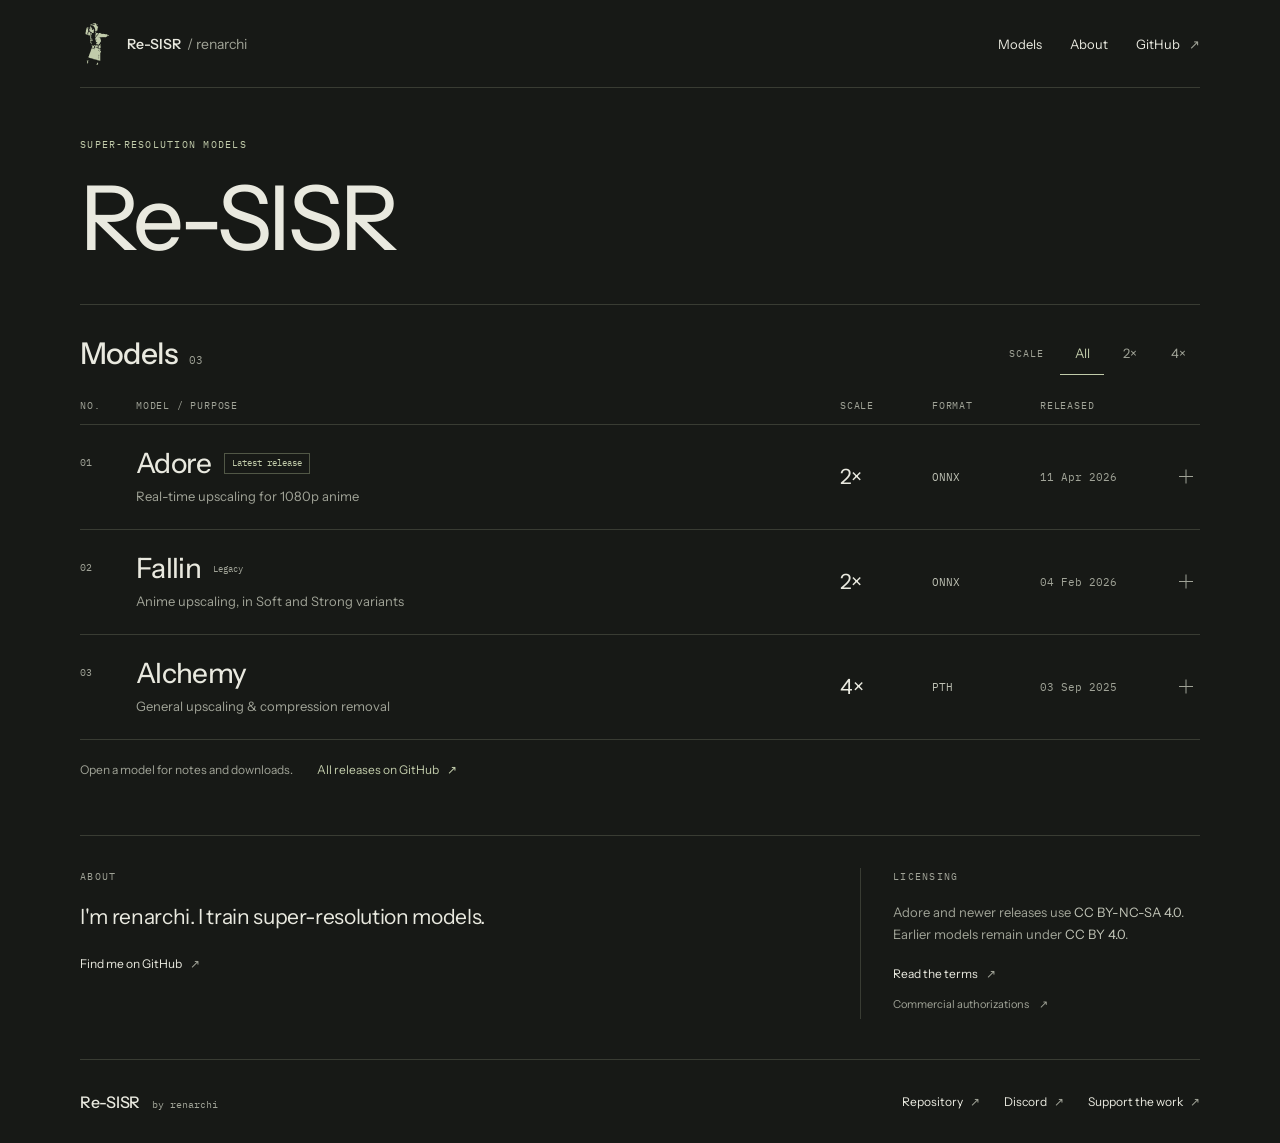
==== commit bc2f0fcb: "Update README and website" ====
--- a/docs/index.html
+++ b/docs/index.html
@@ -3,1650 +3,179 @@
 <head>
   <meta charset="UTF-8">
   <meta name="viewport" content="width=device-width, initial-scale=1.0">
-  <title>RENARCHI // TERMINAL</title>
-  <meta name="description" content="RE-SISR FIELD ACTIVE // LAYER 07 // WIRED NODE">
-  <meta property="og:title" content="RENARCHI // TERMINAL">
-  <meta property="og:description" content="RE-SISR FIELD ACTIVE // LAYER 07">
-  <meta property="og:image" content="./renarchi.jpg">
+  <meta name="color-scheme" content="dark">
+  <meta name="theme-color" content="#171916">
+  <title>Re-SISR — Models by renarchi</title>
+  <meta name="description" content="Super-resolution and restoration models for anime and illustration. Browse model weights, release notes and licenses by renarchi.">
+  <meta property="og:title" content="Re-SISR — Models by renarchi">
+  <meta property="og:description" content="A personal archive of super-resolution and restoration models for anime and illustration.">
   <meta property="og:type" content="website">
-  <meta name="twitter:card" content="summary_large_image">
-  <meta name="twitter:title" content="RENARCHI // TERMINAL">
-  <meta name="twitter:description" content="RE-SISR FIELD ACTIVE // LAYER 07">
-  <meta name="twitter:image" content="./renarchi.jpg">
-  <link rel="icon" type="image/jpeg" href="./renarchi.jpg">
-  <link rel="preconnect" href="https://fonts.googleapis.com">
-  <link rel="preconnect" href="https://fonts.gstatic.com" crossorigin>
-  <link href="https://fonts.googleapis.com/css2?family=VT323&family=Noto+Sans+Mono:wght@400&display=swap" rel="stylesheet" media="print" onload="this.media='all'">
-  <noscript><link href="https://fonts.googleapis.com/css2?family=VT323&family=Noto+Sans+Mono:wght@400&display=swap" rel="stylesheet"></noscript>
-  <style>
-    *, *::before, *::after { margin: 0; padding: 0; box-sizing: border-box; }
+  <meta property="og:url" content="https://renarchi.github.io/Re-SISR/">
+  <meta property="og:image" content="https://renarchi.github.io/Re-SISR/renarchi.jpg">
+  <meta name="twitter:card" content="summary">
+  <meta name="twitter:title" content="Re-SISR — Models by renarchi">
+  <meta name="twitter:description" content="Super-resolution and restoration models for anime and illustration.">
+  <meta name="twitter:image" content="https://renarchi.github.io/Re-SISR/renarchi.jpg">
+  <link rel="icon" type="image/svg+xml" sizes="any" href="./assets/lain-mark.svg">
+  <link rel="preload" href="./assets/instrument-sans-latin.woff2" as="font" type="font/woff2" crossorigin>
+  <link rel="stylesheet" href="./styles.css?v=20260906-3">
+  <script src="./script.js" defer></script>
+</head>
+<body id="top">
+  <a class="skip-link" href="#models">Skip to models</a>
 
-    body {
-      background: #000;
-      overflow: hidden;
-      cursor: none;
-      font-family: 'VT323', monospace;
-    }
+  <header class="site-header wrap">
+    <a class="identity" href="#top" aria-label="Re-SISR home">
+      <img class="mark" src="./assets/lain-mark.svg" width="34" height="42" alt="">
+      <span>Re-SISR<span class="identity-author"> / renarchi</span></span>
+    </a>
+    <nav class="main-nav" aria-label="Main navigation">
+      <a href="#models">Models</a>
+      <a href="#about">About</a>
+      <a class="external-link" href="https://github.com/renarchi/Re-SISR">GitHub <span aria-hidden="true">↗</span></a>
+    </nav>
+  </header>
 
-    /* ── Layers ────────────────────────────────── */
-    #field         { position:fixed; inset:0; display:block; z-index:1; }
-    #constellation { position:fixed; inset:0; display:block; z-index:2; pointer-events:none; }
+  <main>
+    <section class="hero wrap" aria-labelledby="site-title">
+      <p class="eyebrow">Super-resolution models</p>
+      <h1 id="site-title">Re-SISR</h1>
+    </section>
 
-    /* Grain */
-    #grain {
-      position:fixed; inset:-80px; z-index:3; pointer-events:none;
-      opacity:0.06;
-      animation: grain-shift 0.1s steps(1) infinite;
-      background-image: url("data:image/svg+xml,%3Csvg viewBox='0 0 200 200' xmlns='http://www.w3.org/2000/svg'%3E%3Cfilter id='n'%3E%3CfeTurbulence type='fractalNoise' baseFrequency='0.85' numOctaves='4' stitchTiles='stitch'/%3E%3C/filter%3E%3Crect width='100%25' height='100%25' filter='url(%23n)'/%3E%3C/svg%3E");
-      background-size: 200px 200px;
-    }
-    @keyframes grain-shift {
-      0%  { transform: translate3d(  0px,   0px, 0); }
-      10% { transform: translate3d(-35px,  18px, 0); }
-      20% { transform: translate3d( 55px, -22px, 0); }
-      30% { transform: translate3d(-12px,  44px, 0); }
-      40% { transform: translate3d( 68px,   8px, 0); }
-      50% { transform: translate3d(-55px, -38px, 0); }
-      60% { transform: translate3d( 22px,  60px, 0); }
-      70% { transform: translate3d(-66px,  12px, 0); }
-      80% { transform: translate3d( 42px, -50px, 0); }
-      90% { transform: translate3d(-18px,  28px, 0); }
-    }
+    <section class="models-section wrap" id="models" aria-labelledby="models-title">
+      <div class="section-heading">
+        <div class="section-title-line">
+          <h2 id="models-title">Models</h2>
+          <span class="section-count mono" aria-label="3 releases">03</span>
+        </div>
+        <div class="scale-filters" role="group" aria-label="Filter models by scale" hidden>
+          <span class="filter-label mono" aria-hidden="true">Scale</span>
+          <button type="button" data-scale="all" aria-pressed="true">All</button>
+          <button type="button" data-scale="2" aria-pressed="false">2×</button>
+          <button type="button" data-scale="4" aria-pressed="false">4×</button>
+        </div>
+      </div>
 
-    /* Scanlines — breathing / visual hum */
-    #scanlines {
-      position:fixed; inset:0; pointer-events:none; z-index:4;
-      background: repeating-linear-gradient(
-        to bottom,
-        transparent 0px, transparent 2px,
-        rgba(0,0,0,0.38) 2px, rgba(0,0,0,0.38) 4px
-      );
-      animation: scan-hum 4.2s ease-in-out infinite;
-    }
-    @keyframes scan-hum {
-      0%,100% { opacity:1; }
-      50%     { opacity:0.65; }
-    }
+      <div class="model-columns model-grid mono" aria-hidden="true">
+        <span>No.</span><span>Model / purpose</span><span>Scale</span><span>Format</span><span>Released</span><span></span>
+      </div>
 
-    /* Vignette */
-    #vignette {
-      position:fixed; inset:0; pointer-events:none; z-index:5;
-      background: radial-gradient(
-        ellipse 68% 65% at 50% 50%,
-        transparent 0%,
-        rgba(0,0,0,0.5) 60%,
-        rgba(0,0,0,0.94) 100%
-      );
-      animation: vignette-pulse 7s ease-in-out infinite;
-    }
-    @keyframes vignette-pulse {
-      0%,100% { opacity:1; }
-      50%     { opacity:0.80; }
-    }
+      <!-- Release information is curated from the linked GitHub releases. -->
+      <div class="model-list">
+        <details class="model" id="adore" data-model-scale="2">
+          <summary class="model-grid">
+            <span class="model-number mono">01</span>
+            <span class="model-identity">
+              <span class="model-title-line"><span class="model-name">Adore</span><span class="model-label mono">Latest release</span></span>
+              <span class="model-description">Real-time upscaling for 1080p anime</span>
+            </span>
+            <span class="model-scale"><span class="sr-only">Scale: </span>2×</span>
+            <span class="model-format mono"><span class="sr-only">Format: </span>ONNX</span>
+            <time class="model-date mono" datetime="2026-04-11">11 Apr 2026</time>
+            <span class="expand-icon" aria-hidden="true"></span>
+          </summary>
+          <div class="model-content">
+            <div class="model-notes">
+              <h3 class="eyebrow">Notes</h3>
+              <p>A successor to Fallin, trained for real-time 1080p anime upscaling. Available in FP16 and FP32, with DirectML and slimmed ONNX variants in the release.</p>
+              <p class="model-note">Known limitation: shuffle patterns can appear in dark reds and bright blues.</p>
+              <dl class="model-facts"><div><dt>License</dt><dd>CC BY-NC-SA 4.0</dd></div><div><dt>Integration</dt><dd><a href="https://github.com/NevermindNilas/TheAnimeScripter">TheAnimeScripter ↗</a></dd></div></dl>
+            </div>
+            <div class="model-downloads">
+              <h3 class="eyebrow">Download weights</h3>
+              <a class="download-file" href="https://github.com/renarchi/Re-SISR/releases/download/Adore/2x_Adore_renarchi_fp16.onnx"><span>FP16 <span class="file-format">/ ONNX</span></span><span class="file-size mono">2.9 MB <span aria-hidden="true">↓</span></span><span class="sr-only"> — Download Adore FP16</span></a>
+              <a class="download-file" href="https://github.com/renarchi/Re-SISR/releases/download/Adore/2x_Adore_renarchi_fp32.onnx"><span>FP32 <span class="file-format">/ ONNX</span></span><span class="file-size mono">5.7 MB <span aria-hidden="true">↓</span></span><span class="sr-only"> — Download Adore FP32</span></a>
+              <a class="release-link" href="https://github.com/renarchi/Re-SISR/releases/tag/Adore">Release notes &amp; all 8 files <span aria-hidden="true">↗</span></a>
+            </div>
+          </div>
+        </details>
 
-    /* ── ASCII Sigil ───────────────────────────── */
-    #sigil {
-      position:fixed; top:50%; left:50%;
-      transform:translate(-50%,-50%);
-      z-index:6; pointer-events:none;
-      font-family:'VT323',monospace;
-      font-size:clamp(0.55rem,1vw,0.78rem);
-      color:#fff; opacity:0.03;
-      white-space:pre; text-align:center; letter-spacing:0.12em; line-height:1.5;
-      animation:sigil-drift 22s ease-in-out infinite;
-    }
-    @keyframes sigil-drift {
-      0%,100% { transform:translate(-50%,-50%) skewX(0deg) scale(1);     opacity:0.03; }
-      20%     { transform:translate(-50%,-50%) skewX(1.2deg) scale(1.02); opacity:0.055; }
-      50%     { transform:translate(-50%,-50%) skewX(-0.6deg) scale(0.98);opacity:0.022; }
-      75%     { transform:translate(-50%,-50%) skewX(0.4deg) scale(1.01); opacity:0.045; }
-    }
+        <details class="model" id="fallin" data-model-scale="2">
+          <summary class="model-grid">
+            <span class="model-number mono">02</span>
+            <span class="model-identity">
+              <span class="model-title-line"><span class="model-name">Fallin</span><span class="legacy-label mono">Legacy</span></span>
+              <span class="model-description">Anime upscaling, in Soft and Strong variants</span>
+            </span>
+            <span class="model-scale"><span class="sr-only">Scale: </span>2×</span>
+            <span class="model-format mono"><span class="sr-only">Format: </span>ONNX</span>
+            <time class="model-date mono" datetime="2026-02-04">04 Feb 2026</time>
+            <span class="expand-icon" aria-hidden="true"></span>
+          </summary>
+          <div class="model-content">
+            <div class="model-notes">
+              <h3 class="eyebrow">Notes</h3>
+              <p>Two approaches to anime upscaling. Soft focuses on denoising and compression removal. Strong adds more sharpening.</p>
+              <p class="model-note">Soft is the recommended starting point. Strong can introduce oversharpened lines and lighten faces.</p>
+              <dl class="model-facts"><div><dt>License</dt><dd>CC BY 4.0</dd></div><div><dt>Status</dt><dd>Legacy release · succeeded by Adore</dd></div></dl>
+            </div>
+            <div class="model-downloads">
+              <h3 class="eyebrow">Download weights</h3>
+              <a class="download-file" href="https://github.com/renarchi/Re-SISR/releases/download/Fallin/2x_Fallin_soft_renarchi_fp16.onnx"><span>Soft <span class="file-format">/ FP16</span></span><span class="file-size mono">2.9 MB <span aria-hidden="true">↓</span></span><span class="sr-only"> — Download Fallin Soft FP16 ONNX</span></a>
+              <a class="download-file" href="https://github.com/renarchi/Re-SISR/releases/download/Fallin/2x_Fallin_soft_renarchi_fp32.onnx"><span>Soft <span class="file-format">/ FP32</span></span><span class="file-size mono">5.7 MB <span aria-hidden="true">↓</span></span><span class="sr-only"> — Download Fallin Soft FP32 ONNX</span></a>
+              <a class="download-file" href="https://github.com/renarchi/Re-SISR/releases/download/Fallin/2x_Fallin_strong_renarchi_fp16.onnx"><span>Strong <span class="file-format">/ FP16</span></span><span class="file-size mono">2.9 MB <span aria-hidden="true">↓</span></span><span class="sr-only"> — Download Fallin Strong FP16 ONNX</span></a>
+              <a class="download-file" href="https://github.com/renarchi/Re-SISR/releases/download/Fallin/2x_Fallin_strong_renarchi_fp32.onnx"><span>Strong <span class="file-format">/ FP32</span></span><span class="file-size mono">5.7 MB <span aria-hidden="true">↓</span></span><span class="sr-only"> — Download Fallin Strong FP32 ONNX</span></a>
+              <a class="release-link" href="https://github.com/renarchi/Re-SISR/releases/tag/Fallin">Release notes &amp; all files <span aria-hidden="true">↗</span></a>
+            </div>
+          </div>
+        </details>
 
-    /* ── Lain ASCII ── deep phosphor bloom ──────── */
-    #lain-ascii {
-      position:fixed; bottom:50px; left:0;
-      z-index:9; pointer-events:none;
-      font-family:'Noto Sans Mono','DejaVu Sans Mono','Segoe UI Symbol',monospace;
-      font-size:5px; line-height:1.0;
-      letter-spacing:0; word-spacing:0;
-      color:#f0f0f0;
-      white-space:pre;
-      mix-blend-mode: screen;
-      animation:lain-hum 9s ease-in-out infinite;
-    }
-    @keyframes lain-hum {
-      0%,100% {
-        opacity:0.34;
-        text-shadow:
-          0 0   4px rgba(255,255,255,0.92),
-          0 0  14px rgba(255,255,255,0.62),
-          0 0  35px rgba(255,255,255,0.32),
-          0 0  70px rgba(200,220,255,0.18),
-          0 0 120px rgba(180,210,255,0.10),
-          0 0 200px rgba(160,200,255,0.05),
-          1px 0 4px rgba(160,210,255,0.28),
-         -1px 0 4px rgba(255,160,160,0.24);
-        filter:
-          drop-shadow(0 0 18px rgba(255,255,255,0.22))
-          drop-shadow(0 0 55px rgba(200,220,255,0.12))
-          drop-shadow(0 0 100px rgba(180,210,255,0.06))
-          brightness(1.0);
-      }
-      50% {
-        opacity:0.54;
-        text-shadow:
-          0 0   4px rgba(255,255,255,1.00),
-          0 0  16px rgba(255,255,255,0.82),
-          0 0  40px rgba(255,255,255,0.48),
-          0 0  85px rgba(200,225,255,0.28),
-          0 0 150px rgba(180,210,255,0.16),
-          0 0 240px rgba(160,200,255,0.08),
-          2px 0 5px rgba(140,200,255,0.42),
-         -2px 0 5px rgba(255,140,140,0.38);
-        filter:
-          drop-shadow(0 0 22px rgba(255,255,255,0.34))
-          drop-shadow(0 0 70px rgba(200,220,255,0.20))
-          drop-shadow(0 0 140px rgba(180,210,255,0.10))
-          brightness(1.20);
-      }
-    }
+        <details class="model" id="alchemy" data-model-scale="4">
+          <summary class="model-grid">
+            <span class="model-number mono">03</span>
+            <span class="model-identity">
+              <span class="model-title-line"><span class="model-name">Alchemy</span></span>
+              <span class="model-description">General upscaling &amp; compression removal</span>
+            </span>
+            <span class="model-scale"><span class="sr-only">Scale: </span>4×</span>
+            <span class="model-format mono"><span class="sr-only">Format: </span>PTH</span>
+            <time class="model-date mono" datetime="2025-09-03">03 Sep 2025</time>
+            <span class="expand-icon" aria-hidden="true"></span>
+          </summary>
+          <div class="model-content">
+            <div class="model-notes">
+              <h3 class="eyebrow">Notes</h3>
+              <p>A 4× model for anime, manga covers, novel illustrations, album art and webtoons. Trained on a custom dataset of 3,500 images, mostly hand-picked fanart.</p>
+              <dl class="model-facts"><div><dt>Architecture</dt><dd>RealPLKSR_Dysample</dd></div><div><dt>License</dt><dd>CC BY 4.0</dd></div></dl>
+            </div>
+            <div class="model-downloads">
+              <h3 class="eyebrow">Download weights</h3>
+              <a class="download-file" href="https://github.com/renarchi/Re-SISR/releases/download/4x_Alchemy/4x_Alchemy.pth"><span>4x_Alchemy <span class="file-format">/ PTH</span></span><span class="file-size mono">29.7 MB <span aria-hidden="true">↓</span></span><span class="sr-only"> — Download Alchemy</span></a>
+              <a class="release-link" href="https://github.com/renarchi/Re-SISR/releases/tag/4x_Alchemy">Release notes <span aria-hidden="true">↗</span></a>
+            </div>
+          </div>
+        </details>
+      </div>
 
-    /* Flash */
-    #flash {
-      position:fixed; inset:0; z-index:50;
-      background:#fff; opacity:0; pointer-events:none;
-      transition:opacity 0.06s;
-    }
+      <div class="archive-footer">
+        <p class="archive-hint">Open a model for notes and downloads.</p>
+        <a href="https://github.com/renarchi/Re-SISR/releases">All releases on GitHub <span aria-hidden="true">↗</span></a>
+      </div>
+      <p class="sr-only" id="filter-status" role="status" aria-live="polite"></p>
+    </section>
 
-    /* ── Boot Overlay ──────────────────────────── */
-    #boot-overlay {
-      position:fixed; inset:0; z-index:200;
-      background:#000;
-      display:flex; align-items:center; justify-content:center;
-      transition:opacity 0.9s ease;
-    }
-    #boot-text {
-      font-family:'VT323',monospace;
-      font-size:clamp(0.85rem,1.6vw,1.05rem);
-      color:#444; letter-spacing:0.22em; line-height:1.9;
-      white-space:pre; min-width:300px; max-width:500px;
-    }
+    <section class="about-section wrap" id="about" aria-labelledby="about-title">
+      <div class="about-copy">
+        <h2 class="eyebrow" id="about-title">About</h2>
+        <p>I'm renarchi. I train super-resolution models.</p>
+        <a class="text-link" href="https://github.com/renarchi">Find me on GitHub <span aria-hidden="true">↗</span></a>
+      </div>
+      <aside class="license-note" aria-labelledby="license-title">
+        <h3 class="eyebrow" id="license-title">Licensing</h3>
+        <p>Adore and newer releases use <span class="license-name">CC BY-NC-SA 4.0</span>. Earlier models remain under <span class="license-name">CC BY 4.0</span>.</p>
+        <a class="text-link" href="https://github.com/renarchi/Re-SISR/blob/main/LICENSE.md">Read the terms <span aria-hidden="true">↗</span></a>
+        <a class="license-commercial" href="https://github.com/renarchi/Re-SISR/blob/main/COMMERCIAL_AUTHORIZATIONS.md">Commercial authorizations <span aria-hidden="true">↗</span></a>
+      </aside>
+    </section>
+  </main>
 
-    /* ── UI ────────────────────────────────────── */
-    #ui {
-      position:fixed; inset:0; z-index:10;
-      display:flex; flex-direction:column;
-      align-items:center; justify-content:center;
-      pointer-events:none;
-      opacity:0; transition:opacity 0.8s ease;
-    }
-    #ui.visible { opacity:1; }
-
-    .title-wrap { position:relative; }
-    .title-wrap::after {
-      content:''; position:absolute; inset:0; z-index:2; pointer-events:none;
-      background:repeating-linear-gradient(
-        to bottom,
-        transparent 0px, transparent 2px,
-        rgba(0,0,0,0.06) 2px, rgba(0,0,0,0.06) 4px
-      );
-    }
-
-    .title {
-      font-size:clamp(5rem,16vw,12rem);
-      font-weight:400; color:rgba(198,198,190,0.88);
-      letter-spacing:0.08em; text-transform:uppercase;
-      display:block; line-height:1;
-      min-width:8ch; text-align:center;
-      animation:t-flicker 10s infinite;
-      text-shadow:
-        0 0  6px rgba(255,255,255,0.28),
-        0 0 18px rgba(255,255,255,0.12),
-        0 0 42px rgba(180,200,255,0.06);
-    }
-    .title.switching {
-      animation:t-flicker 10s infinite, title-switch 0.55s steps(2,end);
-    }
-    @keyframes t-flicker {
-      0%,43%,45%,47%,95%,100% { opacity:1; }
-      44%  { opacity:0.65; }
-      46%  { opacity:0.88; }
-      96%  { opacity:0.45; }
-      97%  { opacity:1; }
-      98%  { opacity:0.25; }
-      99%  { opacity:1; }
-    }
-    @keyframes title-switch {
-      0%   { transform:translateX(0);     filter:contrast(1); }
-      18%  { transform:translateX(-10px) skewX(7deg);  filter:contrast(1.8); }
-      36%  { transform:translateX(8px)  skewX(-5deg);  opacity:0.35; }
-      54%  { transform:translateX(-4px);  opacity:1; }
-      72%  { transform:translateX(5px);   filter:contrast(2.2); }
-      100% { transform:translateX(0);     filter:contrast(1); }
-    }
-    .title::before {
-      content:attr(data-text);
-      position:absolute; inset:0;
-      color:rgba(172,172,164,0.80);
-      clip-path:polygon(0 22%,100% 22%,100% 42%,0 42%);
-      animation:vhs-a 13s infinite;
-    }
-    .title::after {
-      content:attr(data-text);
-      position:absolute; inset:0;
-      color:rgba(110,110,104,0.72);
-      clip-path:polygon(0 64%,100% 64%,100% 76%,0 76%);
-      animation:vhs-b 13s infinite;
-    }
-    @keyframes vhs-a {
-      0%,88%,100% { transform:none; opacity:0; }
-      89% { transform:translateX(-9px);  opacity:0.9; }
-      90% { transform:translateX(9px);   opacity:0.9; }
-      91% { transform:translateX(-4px);  opacity:0.9; }
-      92% { transform:none; opacity:0; }
-    }
-    @keyframes vhs-b {
-      0%,88%,100% { transform:none; opacity:0; }
-      89% { transform:translateX(12px);  opacity:0.75; }
-      90% { transform:translateX(-6px);  opacity:0.75; }
-      91% { transform:none; opacity:0; }
-    }
-
-    /* Divergence */
-    .divergence {
-      font-size:clamp(0.95rem,2vw,1.35rem);
-      color:#555; letter-spacing:0.22em; margin-top:8px;
-    }
-    .divergence .num   { color:#bbb; }
-    .divergence .dbar  { color:#555; font-size:0.88em; margin-right:6px; }
-    .divergence .dbar.unstable {
-      color:#999;
-      animation:unstable-flk 0.14s steps(1) infinite;
-    }
-    @keyframes unstable-flk { 0%,100%{opacity:1;} 50%{opacity:0;} }
-
-    .sep {
-      width:180px; height:1px;
-      background:#2a2a2a; margin:22px 0; opacity:1;
-    }
-
-    .enter-btn {
-      font-family:'VT323',monospace;
-      font-size:clamp(1rem,1.9vw,1.2rem);
-      letter-spacing:0.55em; text-transform:uppercase;
-      text-decoration:none; color:#777;
-      border:1px solid #2e2e2e;
-      padding:10px 34px 6px;
-      pointer-events:all; cursor:none;
-      position:relative;
-      transition:color 0.15s, border-color 0.15s;
-    }
-    .enter-btn::before,.enter-btn::after {
-      content:''; position:absolute;
-      width:7px; height:7px;
-      border-style:solid; border-color:#3a3a3a;
-      transition:border-color 0.15s;
-    }
-    .enter-btn::before { top:-1px; left:-1px; border-width:1px 0 0 1px; }
-    .enter-btn::after  { bottom:-1px; right:-1px; border-width:0 1px 1px 0; }
-    .enter-btn:hover   { color:#e0e0e0; border-color:#777; }
-    .enter-btn:hover::before,
-    .enter-btn:hover::after { border-color:#888; }
-
-    /* Status bar */
-    #status-bar {
-      position:fixed; bottom:0; left:0; right:0;
-      padding:10px 20px; z-index:10; pointer-events:none;
-      display:flex; justify-content:space-between; align-items:center;
-      border-top:1px solid #0f0f0f;
-      opacity:0; transition:opacity 0.8s ease;
-    }
-    #status-bar.visible { opacity:1; }
-    .s-left,.s-right {
-      font-size:clamp(0.7rem,1.2vw,0.88rem);
-      color:#333; letter-spacing:0.2em; text-transform:uppercase;
-      transition:opacity 0.35s;
-    }
-    .blink { animation:bl 1.2s step-end infinite; }
-    @keyframes bl { 0%,100%{opacity:1;} 50%{opacity:0;} }
-
-    /* Corners */
-    .crn { position:fixed; z-index:10; pointer-events:none; width:16px; height:16px; opacity:0.2; }
-    .crn::before,.crn::after { content:''; position:absolute; background:#fff; }
-    .crn::before { width:100%; height:1px; top:0; left:0; }
-    .crn::after  { width:1px;  height:100%; top:0; left:0; }
-    .crn.tl { top:14px;    left:14px;  }
-    .crn.tr { top:14px;    right:14px; transform:scaleX(-1); }
-    .crn.bl { bottom:40px; left:14px;  transform:scaleY(-1); }
-    .crn.br { bottom:40px; right:14px; transform:scale(-1,-1); }
-
-    /* CRT Clock */
-    #crt-clock {
-      position:fixed; bottom:46px; right:22px;
-      z-index:10; pointer-events:none;
-      font-family:'VT323',monospace;
-      font-size:clamp(0.6rem,1vw,0.75rem);
-      color:#282828; letter-spacing:0.15em;
-      opacity:0; transition:opacity 0.8s ease;
-    }
-    #crt-clock.visible { opacity:1; }
-
-    /* Memory pointer */
-    #mem-ptr {
-      position:fixed; top:16px; right:22px;
-      z-index:10; pointer-events:none;
-      font-family:'VT323',monospace;
-      font-size:clamp(0.55rem,0.95vw,0.72rem);
-      color:#1e1e1e; letter-spacing:0.15em;
-      opacity:0; transition:opacity 0.8s ease;
-    }
-    #mem-ptr.visible { opacity:1; }
-
-    /* Network whispers */
-    .whisper {
-      position:fixed; z-index:11; pointer-events:none;
-      font-family:'VT323',monospace;
-      font-size:clamp(0.62rem,1.05vw,0.78rem);
-      color:#fff; letter-spacing:0.28em; text-transform:lowercase;
-      opacity:0; transition:opacity 0.7s;
-    }
-
-    /* Click phrase */
-    .click-phrase {
-      position:fixed; z-index:20; pointer-events:none;
-      font-family:'VT323',monospace;
-      font-size:clamp(0.7rem,1.15vw,0.88rem);
-      color:#666; letter-spacing:0.28em; text-transform:uppercase;
-      transform:translateX(-50%);
-      transition:opacity 0.4s, transform 0.5s;
-      white-space:nowrap;
-    }
-
-    /* Secret terminal popup */
-    #secret-terminal {
-      position:fixed; bottom:90px; left:50%; transform:translateX(-50%);
-      z-index:100; pointer-events:none;
-      font-family:'VT323',monospace;
-      font-size:clamp(0.82rem,1.35vw,1rem);
-      color:#777; letter-spacing:0.2em;
-      text-align:left; white-space:pre; line-height:1.8;
-      padding:14px 26px;
-      border:1px solid #1c1c1c;
-      background:rgba(0,0,0,0.85);
-      opacity:0; transition:opacity 0.35s;
-    }
-    #secret-terminal.visible { opacity:1; }
-
-    /* Worldline shift banner */
-    #wl-banner {
-      position:fixed; top:38%; left:0; right:0;
-      z-index:15; pointer-events:none;
-      font-family:'VT323',monospace;
-      font-size:clamp(0.65rem,1.1vw,0.85rem);
-      color:#333; letter-spacing:0.55em; text-transform:uppercase;
-      text-align:center; padding:8px 0;
-      background:rgba(0,0,0,0.25);
-      opacity:0; transition:opacity 0.6s;
-    }
-    #wl-banner.visible { opacity:1; }
-
-    /* Cursor — outer node moves via transform (no layout), inner core scales */
-    #cursor {
-      position:fixed; top:0; left:0; z-index:1000; pointer-events:none;
-      transform:translate3d(-9999px,-9999px,0);
-    }
-    #cursor-core {
-      display:block; position:relative;
-      transform:translate(-50%,-50%);
-      width:16px; height:16px;
-      transition:transform 0.08s;
-    }
-    #cursor-core::before,#cursor-core::after {
-      content:''; position:absolute; background:#fff; opacity:0.65;
-    }
-    #cursor-core::before { width:100%; height:1px; top:50%; transform:translateY(-50%); }
-    #cursor-core::after  { width:1px;  height:100%; left:50%; transform:translateX(-50%); }
-
-    @media (max-width:600px) {
-      .crn { display:none; }
-      .s-right { display:none; }
-      #lain-ascii { display:none; }
-      #mem-ptr { display:none; }
-      #crt-clock { display:none; }
-    }
-
-    /* ── Performance hints ─────────────────────── */
-    #cursor      { will-change: transform; }
-    #lain-ascii  { will-change: filter; }
-    #grain       { will-change: transform; contain: layout paint style; }
-    #crt-beam    { will-change: transform; }
-    #scanlines   { contain: layout paint style; }
-    #vignette    { contain: layout paint style; }
-    #sigil       { contain: layout paint style; }
-    #flash       { contain: layout paint style; }
-    #constellation { contain: layout paint style; }
-
-    /* ── CRT beam ──────────────────────────────── */
-    #crt-beam {
-      position:fixed; left:0; right:0; top:-3px; height:3px; z-index:6; pointer-events:none;
-      background:linear-gradient(to bottom,transparent,rgba(255,255,255,0.022),transparent);
-      animation:crt-beam-move 8s linear infinite;
-    }
-    @keyframes crt-beam-move { 0%{transform:translate3d(0,0,0)} 100%{transform:translate3d(0,calc(100vh + 3px),0)} }
-
-    /* ── Background grid ────────────────────────── */
-    #grid-overlay {
-      position:fixed; inset:0; z-index:6; pointer-events:none;
-      background-image:
-        linear-gradient(rgba(255,255,255,0.016) 1px, transparent 1px),
-        linear-gradient(90deg, rgba(255,255,255,0.016) 1px, transparent 1px);
-      background-size:44px 44px;
-      mask-image:radial-gradient(ellipse 70% 65% at 50% 50%, black 30%, transparent 80%);
-      -webkit-mask-image:radial-gradient(ellipse 70% 65% at 50% 50%, black 30%, transparent 80%);
-      opacity:0.55;
-    }
-
-    /* ── Node info (top-left) ───────────────────── */
-    #node-info {
-      position:fixed; top:16px; left:16px; z-index:10; pointer-events:none;
-      font-family:'VT323',monospace;
-      font-size:clamp(0.52rem,0.88vw,0.68rem);
-      color:#1c1c1c; letter-spacing:0.15em;
-      opacity:0; transition:opacity 0.8s ease;
-    }
-    #node-info.visible { opacity:1; }
-
-    /* ── FPS debug (shown only with ?debug) ─────── */
-    #fps-debug {
-      position:fixed; top:32px; left:16px; z-index:10; display:none; pointer-events:none;
-      font-family:'VT323',monospace; font-size:0.68rem; color:#2a2a2a; letter-spacing:0.1em;
-    }
-
-    /* ── Right-click context menu ───────────────── */
-    #ctx-menu {
-      position:fixed; z-index:300; pointer-events:all;
-      background:rgba(0,0,0,0.94); border:1px solid #1a1a1a;
-      padding:4px 0; min-width:160px;
-      opacity:0; visibility:hidden; transition:opacity 0.12s;
-    }
-    #ctx-menu.visible { opacity:1; visibility:visible; }
-    .ctx-item {
-      font-family:'VT323',monospace; font-size:clamp(0.8rem,1.3vw,0.92rem);
-      color:#444; letter-spacing:0.22em; padding:7px 16px;
-      cursor:none; transition:color 0.1s, background 0.1s;
-    }
-    .ctx-item:hover { color:#ccc; background:rgba(255,255,255,0.04); }
-
-    /* ── CONNECT transition overlay ─────────────── */
-    #connect-overlay {
-      position:fixed; inset:0; z-index:250;
-      background:#000; display:none;
-      align-items:center; justify-content:center;
-      opacity:0; transition:opacity 0.35s ease;
-    }
-    #connect-overlay pre {
-      font-family:'VT323',monospace;
-      font-size:clamp(0.85rem,1.5vw,1.02rem);
-      color:#555; letter-spacing:0.22em; line-height:1.9;
-      white-space:pre; min-width:300px; max-width:480px;
-    }
-
-    /* ── Worldline reset overlay ────────────────── */
-    #worldline-reset {
-      position:fixed; inset:0; z-index:60; pointer-events:none;
-      display:flex; align-items:center; justify-content:center;
-      font-family:'VT323',monospace;
-      font-size:clamp(2rem,5vw,3.8rem);
-      color:#111; letter-spacing:0.65em; text-transform:uppercase;
-      opacity:0; transition:opacity 0.25s;
-    }
-
-    /* ── CONNECT button hover pulse ─────────────── */
-    .enter-btn:hover {
-      color:#e0e0e0; border-color:#777;
-      animation:btn-hover-pulse 1.4s ease-in-out infinite;
-    }
-    @keyframes btn-hover-pulse {
-      0%,100% { box-shadow:none; }
-      50%     { box-shadow:inset 0 0 14px rgba(255,255,255,0.04), 0 0 10px rgba(255,255,255,0.04); }
-    }
-
-    /* ── VHS static strip fade ──────────────────── */
-    @keyframes static-strip-fade { 0%{opacity:1} 100%{opacity:0} }
-
-    /* ── Orientation change overlay ─────────────── */
-    .reconnect-overlay {
-      position:fixed; inset:0; z-index:150; pointer-events:none;
-      background:rgba(0,0,0,0.92);
-      display:flex; align-items:center; justify-content:center;
-      font-family:'VT323',monospace; font-size:1rem;
-      color:#555; letter-spacing:0.35em;
-      opacity:0; transition:opacity 0.35s;
-    }
-    .reconnect-overlay.visible { opacity:1; }
-
-    /* ── prefers-color-scheme: light ────────────── */
-    @media (prefers-color-scheme: light) {
-      body { background:#000; }
-      #lain-ascii { opacity:0.06 !important; }
-    }
-
-    /* ── prefers-reduced-motion ─────────────────── */
-    @media (prefers-reduced-motion: reduce) {
-      #grain, #scanlines, #vignette, #sigil, #crt-beam, #lain-ascii,
-      .title, .blink, .enter-btn:hover { animation:none; }
-      .title::before, .title::after { animation:none; opacity:0; }
-    }
-
-    /* ── Phosphor colour themes ─────────────────── */
-    body.amber #field, body.amber #constellation { filter: sepia(1) saturate(3) hue-rotate(5deg) brightness(0.88); }
-    body.amber .title   { color:rgba(230,160,40,0.90) !important; text-shadow:0 0 8px rgba(230,160,40,0.35),0 0 22px rgba(200,120,20,0.15),0 0 45px rgba(180,100,10,0.07) !important; }
-    body.amber #vignette { background:radial-gradient(ellipse 68% 65% at 50%50%,transparent 0%,rgba(10,5,0,0.5) 60%,rgba(10,5,0,0.94) 100%) !important; }
-    body.amber .divergence .num, body.amber .s-left, body.amber .s-right { color:#c8801a !important; }
-    body.amber #lain-ascii { filter:sepia(1) saturate(4) hue-rotate(5deg) brightness(0.9) !important; }
-
-    body.green  #field, body.green  #constellation { filter: saturate(0) brightness(0.9) sepia(0.4) hue-rotate(80deg) saturate(6); }
-    body.green  .title  { color:rgba(60,220,80,0.88)  !important; text-shadow:0 0 8px rgba(60,220,80,0.38),0 0 22px rgba(40,180,60,0.16),0 0 45px rgba(20,140,40,0.07) !important; }
-    body.green  #vignette { background:radial-gradient(ellipse 68% 65% at 50%50%,transparent 0%,rgba(0,8,2,0.5) 60%,rgba(0,8,2,0.94) 100%) !important; }
-    body.green  .divergence .num, body.green  .s-left, body.green  .s-right { color:#3dc050 !important; }
-    body.green  #lain-ascii { filter:saturate(0) sepia(1) hue-rotate(80deg) saturate(6) brightness(0.85) !important; }
-
-    /* ── Signal quality bar ─────────────────────── */
-    #signal-bar {
-      display:inline-flex; gap:2px; align-items:flex-end;
-      margin-left:14px; vertical-align:middle;
-      opacity:0.45;
-    }
-    .sig-seg {
-      width:3px; background:#333;
-      transition:background 0.4s, height 0.4s;
-      display:inline-block;
-    }
-    .sig-seg.active { background:#555; }
-    .sig-seg:nth-child(1){ height:4px; }
-    .sig-seg:nth-child(2){ height:7px; }
-    .sig-seg:nth-child(3){ height:11px; }
-    .sig-seg:nth-child(4){ height:15px; }
-  </style>
-</head>
-<body>
-
-  <!-- Boot overlay -->
-  <div id="boot-overlay">
-    <pre id="boot-text"></pre>
-  </div>
-
-  <canvas id="field"></canvas>
-  <canvas id="constellation"></canvas>
-  <div id="grain"></div>
-  <div id="scanlines"></div>
-  <div id="vignette"></div>
-  <div id="crt-beam"></div>
-  <div id="grid-overlay"></div>
-  <div id="flash"></div>
-
-  <!-- ASCII Sigil -->
-  <pre id="sigil">         .--[ 07 ]--.
-       o--| RE-SISR |--o
-          '--[ WL ]--'
-       .--[NODE]--[07]--.
-      /   |          |   \
-     o    +--[GATE]--+    o
-      \   |          |   /
-       '--[SYNC]--[WL]--'</pre>
-
-  <div class="crn tl"></div>
-  <div class="crn tr"></div>
-  <div class="crn bl"></div>
-  <div class="crn br"></div>
-
-  <div id="ui">
-    <div class="title-wrap">
-      <span class="title" id="main-title" data-text="RENARCHI">RENARCHI</span>
-    </div>
-    <p class="divergence">
-      DIVERGENCE:&nbsp;<span class="dbar" id="div-bar">[====|------]</span><span class="num" id="div-num">1.048596</span>
-    </p>
-    <div class="sep"></div>
-    <a href="https://github.com/renarchi/Re-SISR" class="enter-btn" id="enter-btn">[ CONNECT ]</a>
-  </div>
-
-  <div id="status-bar">
-    <span class="s-left" id="s-left">&gt; PRESENT DAY, PRESENT TIME <span class="blink">_</span></span>
-    <span class="s-right" id="s-right">WL: 1.048596</span><span id="signal-bar"><span class="sig-seg active"></span><span class="sig-seg active"></span><span class="sig-seg active"></span><span class="sig-seg"></span></span>
-  </div>
-
-  <div id="crt-clock"></div>
-  <div id="mem-ptr">MEM: 0x0000&#x2191;</div>
-  <div id="node-info">NODE: RE-SISR // LAYER 07</div>
-  <div id="fps-debug"></div>
-  <div id="cursor"><span id="cursor-core"></span></div>
-  <div id="secret-terminal"></div>
-  <div id="wl-banner">&#8212; WORLDLINE SHIFT DETECTED // DIVERGENCE COMPENSATING &#8212;</div>
-
-  <!-- Right-click context menu -->
-  <div id="ctx-menu">
-    <div class="ctx-item" id="ctx-connect">&gt; CONNECT</div>
-    <div class="ctx-item" id="ctx-who">&gt; WHO ARE YOU</div>
-  </div>
-
-  <!-- CONNECT transition overlay -->
-  <div id="connect-overlay"><pre></pre></div>
-
-  <!-- Worldline reset overlay -->
-  <div id="worldline-reset">WORLDLINE RESET</div>
-
-  <!-- Lain ASCII art (bottom left) -->
-  <pre id="lain-ascii">⠀⠀⠀⠀⠀⠀⠀⠀⠀⠀⠀⠀⠀⠀⠀⠀⠀⠀⠀⠀⠀⠀⠀⠀⠀⠀⠀⠀⠀⣀⡤⢤⣤⣤⣄⠀⠀⠀⠀⠀⠀⠀⠀⠀⠀⠀⠀⠀⠀⠀⠀⠀⠀⠀⠀⠀⠀⠀⠀⠀⠀⠀⠀⠀
-⠀⠀⠀⠀⠀⠀⠀⠀⠀⠀⠀⠀⠀⠀⠀⠀⠀⠀⠀⠀⠀⠀⠀⠀⠀⢠⣶⣧⣐⠍⣙⣀⣼⣿⣿⣅⢐⠆⠀⠀⠀⠀⠀⠀⠀⠀⠀⠀⠀⠀⠀⠀⠀⠀⠀⠀⠀⠀⠀⠀⠀⠀⠀⠀⠀
-⠀⠀⠀⠀⠀⠀⠀⠀⠀⠀⠀⠀⠀⠀⠀⠀⠀⠀⠀⠀⠀⠀⠀⠀⠀⢠⠁⠀⠉⠙⢻⣿⣿⣿⣿⣿⣯⣄⠀⠀⠀⠀⠀⠀⠀⠀⠀⠀⠀⠀⠀⠀⠀⠀⠀⠀⠀⠀⠀⠀⠀⠀⠀⠀⠀
-⠀⠀⠀⠀⠀⠀⠀⠀⠀⠀⠀⠀⠀⠀⠀⠀⠀⠀⠀⠀⠠⣶⠆⠀⢠⢺⢃⣀⠀⠀⠀⠈⢿⣿⣿⣿⣿⢿⠀⠀⠀⠀⠀⠀⠀⠀⠀⠀⠀⠀⠀⠀⠀⠀⠀⠀⠀⠀⠀⠀⠀⠀⠀⠀⠀
-⠀⠀⠀⠀⠀⠀⠀⠀⠀⠀⠀⠀⠀⠀⠀⠀⠀⠀⠀⢸⣷⣼⠆⠀⢌⢹⣿⣿⠀⢤⠀⠀⠈⣿⣿⣿⣿⠃⠀⠀⠀⠀⠀⠀⠀⠀⠀⠀⠀⠀⠀⠀⠀⠀⠀⠀⠀⠀⠀⠀⠀⠀⠀⠀⠀
-⠀⠀⠀⠀⠀⠀⠀⠀⠀⠀⠀⠀⠀⠀⠀⠀⠀⠀⢠⣿⣿⣿⠀⠸⣷⣿⣿⣿⣆⣠⣿⢄⠀⢼⣿⣿⣿⠀⠀⠀⠀⠀⠀⠀⠀⠀⠀⠀⠀⠀⠀⠀⠀⠀⠀⠀⠀⠀⠀⠀⠀⠀⠀⠀⠀
-⠀⠀⠀⠀⠀⠀⠀⠀⠀⠀⠀⠀⠀⠀⠀⠀⠀⠀⢸⣿⣿⣿⠂⠀⢹⢿⣿⣿⣿⣿⣿⠀⠀⢟⠈⠏⠀⠀⠀⠀⠀⠀⠀⠀⠀⠀⠀⠀⠀⠀⠀⠀⠀⠀⠀⠀⠀⠀⠀⠀⠀⠀⠀⠀⠀
-⠀⠀⠀⠀⠀⠀⠀⠀⠀⠀⠀⠀⠀⠀⠀⠀⠀⣿⢿⣿⣿⠀⢰⣿⣦⢀⢛⢟⢿⣿⢿⠀⠀⢸⠇⢠⠀⠀⠀⠀⠀⠀⠀⠀⠀⠀⠀⠀⠀⠀⠀⠀⠀⠀⠀⠀⠀⠀⠀⠀⠀⠀⠀⠀⠀
-⠀⠀⠀⠀⠀⠀⠀⠀⠀⠀⠀⠀⠀⠀⠀⠀⠀⢠⢿⣿⣿⠀⢾⣿⣿⢇⣻⢏⠀⠀⠀⠀⠀⢆⢰⣿⣿⢗⢠⣿⣿⣷⣦⣤⣀⣤⣀⠀⠀⠀⠀⠀⠀⠀⠀⠀⠀⠀⠀⠀⠀⠀⠀⠀⠀
-⠀⠀⠀⠀⠀⠀⠀⠀⠀⠀⠀⠀⠀⠀⠀⠀⠀⠀⠀⠉⢛⢲⢟⢟⣿⣿⢸⢇⠀⠀⠀⠀⠀⣷⠘⣿⠟⣠⣿⣿⣿⣿⣿⣿⣿⣿⣿⣿⣿⣷⣆⣠⠀⠀⠀⠀⠀⠀⠀⠀⠀⠀⠀⠀⠀
-⠀⠀⠀⠀⠀⠀⠀⠀⠀⠀⠀⠀⠀⠀⠀⠀⠀⠀⠀⠀⠀⠀⠀⠀⠀⢸⣧⠀⠀⠀⠀⠀⠀⣿⠀⣃⢾⢠⣿⣿⣿⣿⣿⣿⣿⣿⣿⣿⣿⢿⠏⠘⠉⠀⠀⠀⠀⠀⠀⠀⠀⠀⠀⠀⠀
-⠀⠀⠀⠀⠀⠀⠀⠀⠀⠀⠀⠀⠀⠀⠀⠀⠀⠀⠀⠀⠀⠀⠀⠀⠀⢸⣧⠀⠀⠀⠀⠀⠀⢤⣸⣿⣿⣿⣿⢭⢭⢑⠉⠉⠉⠈⠉⠀⠉⠉⠁⠀⠀⠀⠀⠀⠀⠀⠀⠀⠀⠀⠀⠀⠀
-⠀⠀⠀⠀⠀⠀⠀⠀⠀⠀⠀⠀⠀⠀⠀⠀⠀⠀⠀⠀⠀⠀⠀⠀⠀⢸⢛⢸⢄⠀⠀⠀⠀⢸⣿⣿⣿⣿⣿⣿⣧⠀⠀⠀⠀⠀⠀⠀⠀⠀⠀⠀⠀⠀⠀⠀⠀⠀⠀⠀⠀⠀⠀⠀⠀
-⠀⠀⠀⠀⠀⠀⠀⠀⠀⠀⠀⠀⠀⠀⠀⠀⠀⠀⠀⠀⠀⠀⠀⠀⠀⢸⣶⢸⣷⠀⠀⠀⠀⠈⣇⣽⣿⣿⣿⣿⣿⢆⠀⠀⠀⠀⠀⠀⠀⠀⠀⠀⠀⠀⠀⠀⠀⠀⠀⠀⠀⠀⠀⠀⠀
-⠀⠀⠀⠀⠀⠀⠀⠀⠀⠀⠀⠀⠀⠀⠀⠀⠀⠀⠀⠀⠀⠀⠀⠀⠀⢛⢛⠈⠉⠀⠀⠀⠀⠀⢸⣿⣿⣿⣿⣿⣿⠇⠀⠀⠀⠀⠀⠀⠀⠀⠀⠀⠀⠀⠀⠀⠀⠀⠀⠀⠀⠀⠀⠀⠀
-⠀⠀⠀⠀⠀⠀⠀⠀⠀⠀⠀⠀⠀⠀⠀⠀⠀⠀⠀⠀⠀⠀⠀⠀⠀⠁⢷⢆⠀⠀⠀⠀⠀⠀⠈⣄⣼⣿⣿⣿⠃⠀⠀⠀⠀⠀⠀⠀⠀⠀⠀⠀⠀⠀⠀⠀⠀⠀⠀⠀⠀⠀⠀⠀⠀
-⠀⠀⠀⠀⠀⠀⠀⠀⠀⠀⠀⠀⠀⠀⠀⠀⠀⠀⠀⠀⠀⠀⠀⠀⠀⠀⠈⠃⠀⠀⠀⠀⠀⠀⠀⢹⢛⢿⢟⠁⢠⠀⢠⠀⠀⠀⠀⠀⠀⠀⠀⠀⠀⠀⠀⠀⠀⠀⠀⠀⠀⠀⠀⠀⠀
-⠀⠀⠀⠀⠀⠀⠀⠀⠀⠀⠀⠀⠀⠀⠀⠀⠀⠀⠀⠀⠀⠀⠀⠀⠀⠀⠀⢚⠀⣴⢁⢰⢆⢠⣤⣄⣒⢑⠀⣶⣀⣎⠀⠀⠀⠀⠀⠀⠀⠀⠀⠀⠀⠀⠀⠀⠀⠀⠀⠀⠀⠀⠀⠀⠀
-⠀⠀⠀⠀⠀⠀⠀⠀⠀⠀⠀⠀⠀⠀⠀⠀⠀⠀⠀⠀⠀⠀⠀⠀⠀⠀⠀⢠⣉⢛⣿⢟⠀⢼⢿⣷⢾⣼⠇⢠⣿⣿⣿⠀⠀⠀⠀⠀⠀⠀⠀⠀⠀⠀⠀⠀⠀⠀⠀⠀⠀⠀⠀⠀⠀
-⠀⠀⠀⠀⠀⠀⠀⠀⠀⠀⠀⠀⠀⠀⠀⠀⠀⠀⠀⠀⠀⠀⠀⠀⠀⠀⢠⣉⢛⠀⢛⠁⣴⣽⣷⣧⣼⣄⢸⣽⢟⢟⢟⠀⠀⠀⠀⠀⠀⠀⠀⠀⠀⠀⠀⠀⠀⠀⠀⠀⠀⠀⠀⠀⠀
-⠀⠀⠀⠀⠀⠀⠀⠀⠀⠀⠀⠀⠀⠀⠀⠀⠀⠀⠀⠀⠀⠀⠀⠀⠀⢠⢼⣿⣿⣿⣯⣿⣿⣿⣿⣿⣷⣶⣤⣴⣦⠀⠀⠀⠀⠀⠀⠀⠀⠀⠀⠀⠀⠀⠀⠀⠀⠀⠀⠀⠀⠀⠀⠀⠀
-⠀⠀⠀⠀⠀⠀⠀⠀⠀⠀⠀⠀⠀⠀⠀⠀⠀⠀⠀⠀⠀⠀⠀⠀⠀⢠⣿⣿⣿⣿⣿⣿⣿⣿⣿⣿⣿⣯⢽⢿⢇⠀⠀⠀⠀⠀⠀⠀⠀⠀⠀⠀⠀⠀⠀⠀⠀⠀⠀⠀⠀⠀⠀⠀⠀
-⠀⠀⠀⠀⠀⠀⠀⠀⠀⠀⠀⠀⠀⠀⠀⠀⠀⠀⠀⠀⠀⠀⠀⠀⢠⣿⣿⣿⣿⣿⣿⣿⣿⣿⣿⣿⣿⣿⣿⣿⢇⠀⠀⠀⠀⠀⠀⠀⠀⠀⠀⠀⠀⠀⠀⠀⠀⠀⠀⠀⠀⠀⠀⠀⠀
-⠀⠀⠀⠀⠀⠀⠀⠀⠀⠀⠀⠀⠀⠀⠀⠀⠀⠀⠀⠀⠀⠀⠀⠀⢾⣿⣿⣿⣿⣿⣿⣿⣿⣿⣿⣿⣿⢿⣿⣿⢇⠀⠀⠀⠀⠀⠀⠀⠀⠀⠀⠀⠀⠀⠀⠀⠀⠀⠀⠀⠀⠀⠀⠀⠀
-⠀⠀⠀⠀⠀⠀⠀⠀⠀⠀⠀⠀⠀⠀⠀⠀⠀⠀⠀⠀⠀⠀⠀⠀⣸⣿⣿⣿⣿⣿⣿⣿⣿⣿⣿⣿⣿⣠⣿⣿⢇⠀⠀⠀⠀⠀⠀⠀⠀⠀⠀⠀⠀⠀⠀⠀⠀⠀⠀⠀⠀⠀⠀⠀⠀
-⠀⠀⠀⠀⠀⠀⠀⠀⠀⠀⠀⠀⠀⠀⠀⠀⠀⠀⠀⠀⠀⠀⠀⢴⠀⠀⠉⢛⢛⢻⢟⣿⣿⣿⣿⣿⣿⣏⢾⣿⢇⠀⠀⠀⠀⠀⠀⠀⠀⠀⠀⠀⠀⠀⠀⠀⠀⠀⠀⠀⠀⠀⠀⠀⠀
-⠀⠀⠀⠀⠀⠀⠀⠀⠀⠀⠀⠀⠀⠀⠀⠀⠀⠀⠀⠀⠀⠀⠀⠐⠀⠀⠀⠀⠀⠀⠀⠀⠈⠉⢛⢛⢻⣿⣿⣿⢇⠀⠀⠀⠀⠀⠀⠀⠀⠀⠀⠀⠀⠀⠀⠀⠀⠀⠀⠀⠀⠀⠀⠀⠀
-⠀⠀⠀⠀⠀⠀⠀⠀⠀⠀⠀⠀⠀⠀⠀⠀⠀⠀⠀⠈⢰⣶⠀⠇⠀⠀⠀⠀⠀⠀⠀⠀⠀⠀⠀⠀⠀⠀⠈⠉⠃⠀⠀⠀⠀⠀⠀⠀⠀⠀⠀⠀⠀⠀⠀⠀⠀⠀⠀⠀⠀⠀⠀⠀⠀
-⠀⠀⠀⠀⠀⠀⠀⠀⠀⠀⠀⠀⠀⠀⠀⠀⠀⠀⠀⠀⢸⣿⠀⠀⠀⠀⠀⠀⠀⠀⠀⠀⠀⠀⠀⠀⠀⠀⠀⠀⠀⠀⠀⠀⠀⠀⠀⠀⠀⠀⠀⠀⠀⠀⠀⠀⠀⠀⠀⠀⠀⠀⠀⠀⠀
-⠀⠀⠀⠀⠀⠀⠀⠀⠀⠀⠀⠀⠀⠀⠀⠀⠀⠀⠀⠀⠘⢋⠀⠀⠀⠀⠀⠀⠀⠀⠀⠀⠀⠀⠀⠀⢼⣿⠀⠀⠀⠀⠀⠀⠀⠀⠀⠀⠀⠀⠀⠀⠀⠀⠀⠀⠀⠀⠀⠀⠀⠀⠀⠀⠀
-⠀⠀⠀⠀⠀⠀⠀⠀⠀⠀⠀⠀⠀⠀⠀⠀⠀⠀⠀⠀⠀⠀⠀⠀⠀⠀⠀⠀⠀⠀⠀⠀⠀⠀⠀⠘⢛⢋⠀⠀⠀⠀⠀⠀⠀⠀⠀⠀⠀⠀⠀⠀⠀⠀⠀⠀⠀⠀⠀⠀⠀⠀⠀⠀⠀</pre>
-
-<script>
-// ─── DOM refs ─────────────────────────────────────────────────────────────────
-const flashEl     = document.getElementById('flash');
-const curEl       = document.getElementById('cursor');
-const curCore     = document.getElementById('cursor-core');
-const bootEl      = document.getElementById('boot-overlay');
-const bootTextEl  = document.getElementById('boot-text');
-const uiEl        = document.getElementById('ui');
-const statusEl    = document.getElementById('status-bar');
-const clockEl     = document.getElementById('crt-clock');
-const memPtrEl    = document.getElementById('mem-ptr');
-const wlBanner    = document.getElementById('wl-banner');
-const termEl      = document.getElementById('secret-terminal');
-const ctxMenu     = document.getElementById('ctx-menu');
-const connOverlay = document.getElementById('connect-overlay');
-const wlResetEl   = document.getElementById('worldline-reset');
-const nodeInfoEl  = document.getElementById('node-info');
-const dbgEl       = document.getElementById('fps-debug');
-
-let mx = -9999, my = -9999;
-
-// ─── URL flags ────────────────────────────────────────────────────────────────
-const PARAMS  = new URLSearchParams(location.search);
-const DEBUG   = PARAMS.has('debug');
-const MINIMAL = PARAMS.has('minimal');
-
-// ─── Performance detection ────────────────────────────────────────────────────
-const REDUCE_MOTION = window.matchMedia('(prefers-reduced-motion: reduce)').matches;
-const LOW_END = REDUCE_MOTION || (navigator.hardwareConcurrency ?? 8) <= 2;
-
-if (LOW_END) {
-  document.getElementById('grain').style.display = 'none';
-  const lain = document.getElementById('lain-ascii');
-  lain.style.textShadow = '0 0 8px rgba(255,255,255,0.7), 0 0 20px rgba(255,255,255,0.4)';
-  lain.style.filter = 'brightness(1.1)';
-  lain.style.animation = 'none';
-  lain.style.opacity = '0.35';
-}
-
-if (MINIMAL) {
-  ['grain','scanlines','constellation','sigil','lain-ascii','crt-beam','grid-overlay']
-    .forEach(id => { const el = document.getElementById(id); if (el) el.style.display = 'none'; });
-}
-
-if (DEBUG) dbgEl.style.display = 'block';
-
-// ─── Visit counter ────────────────────────────────────────────────────────────
-const visits = (parseInt(localStorage.getItem('rn_v') || '0') + 1);
-localStorage.setItem('rn_v', visits);
-if (!localStorage.getItem('rn_first'))
-  localStorage.setItem('rn_first', new Date().toISOString().slice(0, 10));
-
-// ─── Boot sequence ────────────────────────────────────────────────────────────
-const bootLines = [
-  '> INITIALIZING WIRED NODE...',
-  '> LAYER INTEGRITY CHECK..........OK',
-  '> D-MAIL BUFFER SYNC..............OK',
-  '> RE-SISR FIELD CALIBRATION.......OK',
-  '> DIVERGENCE VALUE: 1.048596',
-  '> READING STEINER PROTOCOL........OK',
-  '',
-  '[ WIRED CONNECTION ESTABLISHED ]',
-];
-let bootLineIdx = 0, bootAccum = '';
-
-function bootStep() {
-  if (bootLineIdx >= bootLines.length) {
-    engSend({ t: 'run', v: true });   // warm the field up behind the overlay
-    setTimeout(() => {
-      bootEl.style.opacity = '0';
-      // Char field reveals top-to-bottom as boot fades
-      canvas.style.clipPath = 'inset(0 0 100% 0)';
-      canvas.style.transition = 'clip-path 0.75s cubic-bezier(0.16,1,0.3,1)';
-      requestAnimationFrame(() => { canvas.style.clipPath = 'inset(0 0 0% 0)'; });
-      setTimeout(() => { canvas.style.clipPath = ''; canvas.style.transition = ''; }, 800);
-      uiEl.classList.add('visible');
-      statusEl.classList.add('visible');
-      clockEl.classList.add('visible');
-      memPtrEl.classList.add('visible');
-      nodeInfoEl.classList.add('visible');
-      setTimeout(() => { bootEl.style.display = 'none'; }, 950);
-    }, 500);
-    return;
-  }
-  const line = bootLines[bootLineIdx];
-  bootAccum += line + '\n';
-  bootTextEl.textContent = bootAccum;
-  bootLineIdx++;
-  setTimeout(bootStep, line === '' ? 80 : 160 + Math.random() * 180);
-}
-setTimeout(bootStep, 350);
-
-// ─── Field engine ─────────────────────────────────────────────────────────────
-// Self-contained renderer for the ASCII field + constellation. Runs inside a
-// Worker via OffscreenCanvas when supported (keeps the main thread free for UI),
-// or inline on the main thread as fallback. Must not touch outer scope.
-function FieldEngine(canvas, conCanvas, opts) {
-  const C = [
-    ' ',' ',' ',' ',' ',' ',' ',' ',' ',' ',' ',
-    '·','·','.','.', ',','`',"'",'~','-','_',
-    ':',';','=','|','/','\\','!','?','+',
-    '*','x','z','o','r','s','#','%','&',
-    '▒','░','▓','█','▀','▄','▌','▐',
-    '│','─','┼','╬','╪','┤','├','┬',
-  ];
-  const C_LEN    = C.length - 1;
-  const FS       = 13;
-  const CW       = FS * 0.59;
-  const CH       = FS * 1.20;
-  const MR       = 155;
-  const MR2      = MR * MR;
-  const FONT_STR = FS + "px 'VT323','Courier New',monospace";
-
-  const ctx    = canvas.getContext('2d', { alpha: false, desynchronized: true });
-  const conCtx = conCanvas.getContext('2d');
-
-  const CON_BASE = [
-    [0.08,0.12],[0.28,0.06],[0.52,0.10],[0.74,0.07],[0.91,0.16],
-    [0.94,0.44],[0.88,0.72],[0.72,0.90],[0.48,0.93],[0.22,0.87],
-    [0.06,0.62],[0.10,0.35],[0.35,0.50],[0.65,0.50],
-  ];
-  const CON_EDGES = [
-    [0,1],[1,2],[2,3],[3,4],[4,5],[5,6],[6,7],[7,8],[8,9],[9,10],[10,11],[11,0],
-    [1,12],[3,13],[5,13],[7,12],[12,13],[11,12],[2,13],
-  ];
-  const conNodes = CON_BASE.map(([bx,by]) => ({ bx, by, x:bx, y:by }));
-
-  let W, H, COLS, ROWS;
-  let tears = [], clicks = [], t = 0, frame = 0;
-  let waveBoost = 0, impactBright = 0;
-  let mx = -9999, my = -9999, gyroX = 0, gyroY = 0;
-  let running = !!opts.run;
-  let shieldCache = new Float32Array(0);
-  let conDirty = true, conMx = 1e9, conMy = 1e9;
-
-  // Wave tables — the four sin/cos field terms are separable (sin(a+b) expansion),
-  // so per-frame trig drops from COLS*ROWS*4 calls to COLS*7 + ROWS.
-  let rowBs, rowBc, rowCs, rowCc, rowDs, rowDc;
-  let colA, colBs, colBc, colCs, colCc, colDs, colDc;
-  function buildWaveTables() {
-    rowBs = new Float32Array(ROWS); rowBc = new Float32Array(ROWS);
-    rowCs = new Float32Array(ROWS); rowCc = new Float32Array(ROWS);
-    rowDs = new Float32Array(ROWS); rowDc = new Float32Array(ROWS);
-    for (let row = 0; row < ROWS; row++) {
-      rowBs[row] = Math.sin(row * 0.055); rowBc[row] = Math.cos(row * 0.055);
-      rowCs[row] = Math.sin(row * 0.042); rowCc[row] = Math.cos(row * 0.042);
-      rowDs[row] = Math.sin(row * 0.04);  rowDc[row] = Math.cos(row * 0.04);
-    }
-    colA  = new Float32Array(COLS);
-    colBs = new Float32Array(COLS); colBc = new Float32Array(COLS);
-    colCs = new Float32Array(COLS); colCc = new Float32Array(COLS);
-    colDs = new Float32Array(COLS); colDc = new Float32Array(COLS);
-  }
-
-  const rowCkArr = [], rowCkDy2 = [];
-
-  // Glyph masks — each glyph is rasterized once per subpixel phase into an
-  // alpha mask; frames are composed into a raw pixel buffer and pushed with a
-  // single putImageData, replacing thousands of fillText calls per frame.
-  const GLYPHS = C.filter((g, i) => g !== ' ' && C.indexOf(g) === i);
-  const GIDX   = new Int16Array(C.length);
-  C.forEach((g, i) => { GIDX[i] = g === ' ' ? -1 : GLYPHS.indexOf(g); });
-  const PHASES = 4;
-  const MW = Math.ceil(CW) + 4;
-  const MH = Math.ceil(CH) + 4;
-  const NV = GLYPHS.length * PHASES;
-  const maskA  = new Array(NV);
-  const maskX0 = new Int16Array(NV), maskX1 = new Int16Array(NV);
-  const maskY0 = new Int16Array(NV), maskY1 = new Int16Array(NV);
-  let img = null, buf32 = null;
-  let pvx = 0, pvy = 0, lastMouseT = 0;
-
-  function buildGlyphMasks() {
-    const cv = (typeof OffscreenCanvas !== 'undefined')
-      ? new OffscreenCanvas(MW, MH)
-      : document.createElement('canvas');
-    cv.width = MW; cv.height = MH;
-    const g = cv.getContext('2d', { willReadFrequently: true });
-    for (let gi = 0; gi < GLYPHS.length; gi++) {
-      for (let ph = 0; ph < PHASES; ph++) {
-        g.clearRect(0, 0, MW, MH);
-        g.font = FONT_STR; g.textBaseline = 'top'; g.fillStyle = '#fff';
-        g.fillText(GLYPHS[gi], 2 + ph / PHASES, 2);
-        const d = g.getImageData(0, 0, MW, MH).data;
-        const a = new Uint8Array(MW * MH);
-        let x0 = MW, x1 = -1, y0 = MH, y1 = -1;
-        for (let i = 0, p = 3; i < a.length; i++, p += 4) {
-          const al = d[p];
-          a[i] = al;
-          if (al) {
-            const xx = i % MW, yy = (i / MW) | 0;
-            if (xx < x0) x0 = xx; if (xx > x1) x1 = xx;
-            if (yy < y0) y0 = yy; if (yy > y1) y1 = yy;
-          }
-        }
-        const vi = gi * PHASES + ph;
-        maskA[vi] = a;
-        maskX0[vi] = x0; maskX1[vi] = x1;
-        maskY0[vi] = y0; maskY1[vi] = y1;
-      }
-    }
-  }
-  buildGlyphMasks();
-
-  function blit(vi, dx, dy, bri) {
-    let x0 = maskX0[vi], x1 = maskX1[vi], y0 = maskY0[vi], y1 = maskY1[vi];
-    if (x1 < x0) return;
-    if (dx + x0 < 0) x0 = -dx;
-    if (dx + x1 >= W) x1 = W - 1 - dx;
-    if (dy + y0 < 0) y0 = -dy;
-    if (dy + y1 >= H) y1 = H - 1 - dy;
-    if (x1 < x0 || y1 < y0) return;
-    const m = maskA[vi];
-    for (let yy = y0; yy <= y1; yy++) {
-      const mo = yy * MW;
-      const bo = (dy + yy) * W + dx;
-      for (let xx = x0; xx <= x1; xx++) {
-        const am = m[mo + xx];
-        if (am === 0) continue;
-        const o = bo + xx;
-        let v;
-        if (am === 255) v = bri;
-        else { const dg = buf32[o] & 0xff; v = (am * bri + (255 - am) * dg) >> 8; }
-        buf32[o] = 0xFF000000 | (v << 16) | (v << 8) | v;
-      }
-    }
-  }
-
-  function buildShieldCache() {
-    shieldCache = new Float32Array(COLS * ROWS);
-    const hw = W * 0.5, hh = H * 0.5, sw = W * 0.25, sh = H * 0.21;
-    for (let row = 0; row < ROWS; row++) {
-      const cy = row * CH + CH * 0.5;
-      const dy = (cy - hh) / sh, dy2 = dy * dy;
-      const base = row * COLS;
-      for (let col = 0; col < COLS; col++) {
-        const cx = col * CW + CW * 0.5;
-        const dx = (cx - hw) / sw;
-        const d  = Math.sqrt(dx * dx + dy2);
-        shieldCache[base + col] = Math.min(1, Math.max(0, (d - 0.5) / 0.85));
-      }
-    }
-  }
-
-  function resize(w, h) {
-    W = canvas.width  = w;
-    H = canvas.height = h;
-    COLS = Math.ceil(W / CW) + 2;
-    ROWS = Math.ceil(H / CH) + 2;
-    conCanvas.width  = w;
-    conCanvas.height = h;
-    img   = ctx.createImageData(W, H);
-    buf32 = new Uint32Array(img.data.buffer);
-    buildShieldCache();
-    buildWaveTables();
-    conDirty = true;
-  }
-  resize(opts.w, opts.h);
-
-  function tryTear() {
-    if (Math.random() < 0.005) {
-      tears.push({
-        rowY:   Math.floor(Math.random() * ROWS),
-        height: 1 + Math.floor(Math.random() * 3),
-        shift:  (Math.random() - 0.5) * 20,
-        life:   3 + Math.floor(Math.random() * 6),
-      });
-    }
-  }
-
-  function renderField() {
-    frame++;
-    tryTear();
-    let tearRows = null;
-    if (tears.length) {
-      tears = tears.filter(r => r.life > 0);
-      tears.forEach(r => r.life--);
-      if (tears.length) {
-        tearRows = new Map();
-        tears.forEach(r => { for (let i = 0; i < r.height; i++) tearRows.set(r.rowY + i, r); });
-      }
-    }
-
-    // Impact frame — 1 frame uniform brightening, consumed then zeroed
-    let basePx = 0xFF000000;
-    if (impactBright > 0) {
-      const bg = (impactBright * 255) | 0;
-      basePx |= (bg << 16) | (bg << 8) | bg;
-      impactBright = 0;
-    }
-    buf32.fill(basePx);
-
-    // Lead the glow slightly ahead of the last mouse sample to cancel the
-    // worker→compositor latency, so it stays glued to the DOM cursor
-    let emx = mx, emy = my;
-    if (pvx !== 0 || pvy !== 0) {
-      const age = performance.now() - lastMouseT;
-      if (age < 50) {
-        const lead = age + 16 > 32 ? 32 : age + 16;
-        let ox = pvx * lead, oy = pvy * lead;
-        const om2 = ox * ox + oy * oy;
-        if (om2 > 2304) { const s = 48 / Math.sqrt(om2); ox *= s; oy *= s; }
-        emx += ox; emy += oy;
-      }
-    }
-
-    const ta   = t * 0.28 + gyroX * 0.4;
-    const tb   = t * 0.52;
-    const tc   = t * 0.17 + gyroY * 0.3;
-    const te   = t * 0.20;
-    const tdS  = Math.sin(t * 0.07);
-    const tm1  = t * 3.2;
-    const isEF = (frame & 1) === 0;
-
-    // Per-frame column tables (time-dependent halves of the separable wave terms)
-    for (let col = 0; col < COLS; col++) {
-      colA[col] = Math.sin(col * 0.07 + ta);
-      const ub = col * 0.032 + tb;
-      colBs[col] = Math.sin(ub) * 0.78; colBc[col] = Math.cos(ub) * 0.78;
-      const uc = col * 0.042 + tc;
-      colCs[col] = Math.sin(uc) * 0.55; colCc[col] = Math.cos(uc) * 0.55;
-      const ud = col * 0.11 * tdS;
-      colDs[col] = Math.sin(ud) * 0.35; colDc[col] = Math.cos(ud) * 0.35;
-    }
-
-    const nClicks = clicks.length;
-
-    for (let row = 0; row < ROWS; row++) {
-      const rowBase = row * COLS;
-      const py      = row * CH;
-      const cy      = py + CH * 0.5;
-      const tear    = tearRows ? tearRows.get(row) : undefined;
-      const rowCos  = Math.cos(row * 0.09 + te);
-      const rBs = rowBs[row], rBc = rowBc[row];
-      const rCs = rowCs[row], rCc = rowCc[row];
-      const rDs = rowDs[row], rDc = rowDc[row];
-      const pyI  = Math.floor(py) - 2;
-      const dym  = cy - emy;
-      const dym2 = dym * dym;
-      const rowMouse = dym2 < MR2;
-
-      // Ring cull: keep only clicks whose ripple can touch this row
-      let nCk = 0;
-      for (let ci = 0; ci < nClicks; ci++) {
-        const ck = clicks[ci], dyk = cy - ck.y, lim = ck.r + 50;
-        if (dyk > lim || dyk < -lim) continue;
-        rowCkArr[nCk] = ck; rowCkDy2[nCk] = dyk * dyk; nCk++;
-      }
-
-      for (let col = 0; col < COLS; col++) {
-        let px = col * CW;
-        if (tear) px += tear.shift;
-        if (px < -CW || px > W + CW) continue;
-
-        const v = (colA[col] * rowCos
-                 + colBs[col] * rBc - colBc[col] * rBs
-                 + colCc[col] * rCc - colCs[col] * rCs
-                 + colDs[col] * rDc + colDc[col] * rDs) / 2.65;
-
-        const flk = isEF ? Math.random() * 0.65 : 0.32;
-        let combined = v * 0.50 + (flk - 0.32) * 0.50;
-        combined *= shieldCache[rowBase + col];
-
-        const cx = px + CW * 0.5;
-        let mf = 0;
-        if (rowMouse) {
-          const dxm = cx - emx;
-          const dm2 = dxm * dxm + dym2;
-          if (dm2 < MR2) {
-            const dm = Math.sqrt(dm2);
-            mf = 1 - dm / MR;
-            combined += mf * 0.85 * (Math.sin(dm * 0.055 - tm1 + Math.atan2(dym, dxm)) * 0.5 + 0.5);
-          }
-        }
-
-        let rf = 0;
-        for (let ci = 0; ci < nCk; ci++) {
-          const ck = rowCkArr[ci];
-          const dxk = cx - ck.x, lim = ck.r + 50;
-          if (dxk > lim || dxk < -lim) continue;
-          const dd   = Math.sqrt(dxk * dxk + rowCkDy2[ci]);
-          const diff = Math.abs(dd - ck.r);
-          if (diff < 50) {
-            const amp = ck.life * (1 - diff / 50);
-            combined += Math.sin((dd - ck.r) * 0.22) * amp * 2.8;
-            if (amp > rf) rf = amp;
-          }
-        }
-
-        const n  = Math.max(0, Math.min(1, (combined + 0.82) / 1.64));
-        const gi = GIDX[(n * C_LEN) | 0];
-        if (gi < 0) continue;
-
-        let bri = (n * n * 210) | 0;
-        if (mf > 0) bri = Math.min(255, bri + ((mf  * 55)  | 0));
-        if (rf > 0) bri = Math.min(255, bri + ((rf  * 210) | 0));
-        if (tear)   bri = Math.min(255, 260 - bri);
-        if (bri < 10) continue;
-
-        const fx = Math.floor(px);
-        blit(gi * PHASES + (((px - fx) * PHASES) | 0), fx - 2, pyI, bri);
-      }
-    }
-
-    ctx.putImageData(img, 0, 0);
-
-    clicks.forEach(c => { c.r += 4.8; c.life -= 0.024; });
-    clicks = clicks.filter(c => c.life > 0);
-    waveBoost *= 0.94;
-    t += 0.011 + waveBoost * 0.008;
-  }
-
-  function renderCon() {
-    // Node positions are a pure function of the mouse — skip redraw when unchanged
-    if (!conDirty && mx === conMx && my === conMy) return;
-    conDirty = false; conMx = mx; conMy = my;
-    const cw = conCanvas.width, ch = conCanvas.height;
-    conCtx.clearRect(0, 0, cw, ch);
-    for (let i = 0; i < conNodes.length; i++) {
-      const n = conNodes[i];
-      const bxPx = n.bx * cw, byPx = n.by * ch;
-      const dx = mx - bxPx, dy = my - byPx;
-      const dist = Math.sqrt(dx * dx + dy * dy);
-      const infl = Math.max(0, 1 - dist / 220) * 28;
-      const ang  = Math.atan2(dy, dx);
-      n.x = (bxPx - Math.cos(ang) * infl) / cw;
-      n.y = (byPx - Math.sin(ang) * infl) / ch;
-    }
-    conCtx.strokeStyle = 'rgba(255,255,255,0.055)';
-    conCtx.lineWidth   = 0.6;
-    conCtx.beginPath();
-    for (let i = 0; i < CON_EDGES.length; i++) {
-      const na = conNodes[CON_EDGES[i][0]], nb = conNodes[CON_EDGES[i][1]];
-      conCtx.moveTo(na.x * cw, na.y * ch);
-      conCtx.lineTo(nb.x * cw, nb.y * ch);
-    }
-    conCtx.stroke();
-    conCtx.fillStyle = 'rgba(255,255,255,0.18)';
-    conCtx.beginPath();
-    for (let i = 0; i < conNodes.length; i++) {
-      const n = conNodes[i];
-      conCtx.moveTo(n.x * cw + 1.5, n.y * ch);
-      conCtx.arc(n.x * cw, n.y * ch, 1.5, 0, Math.PI * 2);
-    }
-    conCtx.fill();
-  }
-
-  let fpsN = 0, fpsT = 0;
-  const raf = (typeof requestAnimationFrame === 'function')
-    ? (cb) => requestAnimationFrame(cb)
-    : (cb) => setTimeout(() => cb(performance.now()), 16);
-  function loop(ts) {
-    raf(loop);
-    if (!running) return;
-    renderField();
-    renderCon();
-    if (api.onFps) {
-      fpsN++;
-      if (ts - fpsT > 1000) {
-        api.onFps('FPS:' + fpsN + ' | ' + COLS + '×' + ROWS + ' | CK:' + clicks.length);
-        fpsN = 0; fpsT = ts;
-      }
-    }
-  }
-  raf(loop);
-
-  const api = {
-    onFps: null,
-    resize,
-    refreshGlyphs: buildGlyphMasks,
-    setMouse(x, y) {
-      const now = performance.now();
-      const dt = now - lastMouseT;
-      if (dt > 0 && dt < 100) { pvx = (x - mx) / dt; pvy = (y - my) / dt; }
-      else { pvx = 0; pvy = 0; }
-      mx = x; my = y; lastMouseT = now;
-    },
-    addClick(x, y) { clicks.push({ x, y, r: 0, life: 1 }); },
-    setGyro(x, y)  { gyroX = x; gyroY = y; },
-    wheel(d)       { waveBoost = Math.min(3, waveBoost + Math.abs(d) * 0.003); },
-    setBoost(v)    { waveBoost = v; },
-    impact(v)      { impactBright = v; },
-    setRunning(v)  { running = v; },
-  };
-  return api;
-}
-
-function handleEngineMsg(eng, m) {
-  if      (m.t === 'mouse')  eng.setMouse(m.x, m.y);
-  else if (m.t === 'click')  eng.addClick(m.x, m.y);
-  else if (m.t === 'resize') eng.resize(m.w, m.h);
-  else if (m.t === 'gyro')   eng.setGyro(m.x, m.y);
-  else if (m.t === 'wheel')  eng.wheel(m.d);
-  else if (m.t === 'boost')  eng.setBoost(m.v);
-  else if (m.t === 'impact') eng.impact(m.v);
-  else if (m.t === 'run')    eng.setRunning(m.v);
-}
-
-function workerMain() {
-  let eng = null;
-  self.onmessage = (e) => {
-    const m = e.data;
-    if (m.t === 'init') {
-      eng = FieldEngine(m.canvas, m.con, m.opts);
-      if (m.opts.fps) eng.onFps = (s) => self.postMessage({ t: 'fps', s });
-    } else if (m.t === 'font') {
-      // A worker has its own FontFaceSet — VT323 must be registered here too
-      try {
-        const f = new FontFace('VT323', m.data);
-        f.load().then((ff) => { self.fonts.add(ff); if (eng) eng.refreshGlyphs(); }).catch(() => {});
-      } catch (err) {}
-    } else if (eng) {
-      handleEngineMsg(eng, m);
-    }
-  };
-}
-
-// ─── Canvas / engine bootstrap ────────────────────────────────────────────────
-const canvas    = document.getElementById('field');
-const conCanvas = document.getElementById('constellation');
-
-let W = window.innerWidth, H = window.innerHeight;
-let engineWorker = null, engineLocal = null;
-const ENGINE_OPTS = { w: W, h: H, run: false, fps: DEBUG };
-
-if (window.Worker && canvas.transferControlToOffscreen) {
-  try {
-    const src = FieldEngine.toString() + '\n' + handleEngineMsg.toString() +
-                '\n(' + workerMain.toString() + ')();';
-    const worker = new Worker(URL.createObjectURL(new Blob([src], { type: 'text/javascript' })));
-    worker.onmessage = (e) => { if (e.data.t === 'fps') dbgEl.textContent = e.data.s; };
-    const off    = canvas.transferControlToOffscreen();
-    const offCon = conCanvas.transferControlToOffscreen();
-    worker.postMessage({ t: 'init', canvas: off, con: offCon, opts: ENGINE_OPTS }, [off, offCon]);
-    engineWorker = worker;
-    // Ship VT323 to the worker (its FontFaceSet is separate from the document's;
-    // the font bytes come out of the HTTP cache in practice)
-    fetch('https://fonts.googleapis.com/css2?family=VT323&display=swap')
-      .then((r) => r.text())
-      .then((css) => {
-        const m = css.match(/url\((https:[^)]+?\.woff2)\)/);
-        return m ? fetch(m[1]).then((r) => r.arrayBuffer()) : null;
-      })
-      .then((buf) => { if (buf) engineWorker.postMessage({ t: 'font', data: buf }, [buf]); })
-      .catch(() => {});
-  } catch (err) {
-    engineWorker = null;
-  }
-}
-if (!engineWorker) {
-  engineLocal = FieldEngine(canvas, conCanvas, ENGINE_OPTS);
-  if (DEBUG) engineLocal.onFps = (s) => { dbgEl.textContent = s; };
-  if (document.fonts) document.fonts.ready.then(() => engineLocal.refreshGlyphs());
-}
-
-function engSend(m) {
-  if (engineWorker) engineWorker.postMessage(m);
-  else handleEngineMsg(engineLocal, m);
-}
-
-let resizeTimer = 0;
-function doResize() {
-  W = window.innerWidth;
-  H = window.innerHeight;
-  engSend({ t: 'resize', w: W, h: H });
-}
-window.addEventListener('resize', () => { clearTimeout(resizeTimer); resizeTimer = setTimeout(doResize, 150); });
-
-
-
-// ─── Input ────────────────────────────────────────────────────────────────────
-let cursorPending = false, cursorHideTimer = 0;
-
-function resetCursorTimer() {
-  curEl.style.opacity = '1';
-  clearTimeout(cursorHideTimer);
-  cursorHideTimer = setTimeout(() => { curEl.style.opacity = '0'; }, 3000);
-}
-
-window.addEventListener('mousemove', e => {
-  mx = e.clientX; my = e.clientY;
-  engSend({ t: 'mouse', x: mx, y: my });
-  resetCursorTimer();
-  if (!cursorPending) {
-    cursorPending = true;
-    requestAnimationFrame(() => {
-      curEl.style.transform = 'translate3d(' + mx + 'px,' + my + 'px,0)';
-      cursorPending = false;
-    });
-  }
-});
-
-// Scroll → wave boost
-window.addEventListener('wheel', e => {
-  engSend({ t: 'wheel', d: e.deltaY });
-}, { passive: true });
-
-// Gyroscope (mobile tilt → wave offset)
-if (window.DeviceOrientationEvent) {
-  window.addEventListener('deviceorientation', e => {
-    engSend({ t: 'gyro',
-      x: Math.max(-1, Math.min(1, (e.gamma || 0) / 60)),
-      y: Math.max(-1, Math.min(1, (e.beta  || 0) / 90)) });
-  }, { passive: true });
-}
-
-const clickPhrases = [
-  'D-MAIL SENT','NODE TOUCHED','CAUSALITY NOISE +0.003',
-  'MEMORY ECHO','WL SHIFT DETECTED','LAYER SYNC','UNDO... FAILED','SIGNAL TRACE',
-];
-
-window.addEventListener('click', e => {
-  if (ctxMenu.classList.contains('visible')) { ctxMenu.classList.remove('visible'); return; }
-  engSend({ t: 'click', x: e.clientX, y: e.clientY });
-  flashEl.style.opacity = '0.10';
-  setTimeout(() => { flashEl.style.opacity = '0'; }, 70);
-  const phrase = clickPhrases[Math.floor(Math.random() * clickPhrases.length)];
-  const el = document.createElement('div');
-  el.className = 'click-phrase';
-  el.textContent = phrase;
-  el.style.left = e.clientX + 'px'; el.style.top = (e.clientY - 14) + 'px';
-  document.body.appendChild(el);
-  requestAnimationFrame(() => {
-    el.style.opacity = '1';
-    setTimeout(() => {
-      el.style.opacity = '0'; el.style.transform = 'translateX(-50%) translateY(-18px)';
-      setTimeout(() => el.remove(), 500);
-    }, 700);
-  });
-});
-
-// Right-click menu
-window.addEventListener('contextmenu', e => {
-  e.preventDefault();
-  ctxMenu.style.left = Math.min(e.clientX, W - 170) + 'px';
-  ctxMenu.style.top  = Math.min(e.clientY, H - 120) + 'px';
-  ctxMenu.classList.add('visible');
-});
-
-window.addEventListener('touchstart', e => {
-  const tt = e.touches[0];
-  mx = tt.clientX; my = tt.clientY;
-  engSend({ t: 'mouse', x: mx, y: my });
-  engSend({ t: 'click', x: tt.clientX, y: tt.clientY });
-}, { passive: true });
-
-window.addEventListener('touchmove', e => {
-  const tt = e.touches[0]; mx = tt.clientX; my = tt.clientY;
-  engSend({ t: 'mouse', x: mx, y: my });
-}, { passive: true });
-
-// Touch long-press → whisper
-let touchLongTimer = 0;
-document.addEventListener('touchstart', () => { touchLongTimer = setTimeout(spawnWhisper, 700); }, { passive: true });
-document.addEventListener('touchend',   () => clearTimeout(touchLongTimer), { passive: true });
-document.addEventListener('touchmove',  () => clearTimeout(touchLongTimer), { passive: true });
-
-// Orientation change → reconnect flash
-window.addEventListener('orientationchange', () => {
-  const ol = document.createElement('div');
-  ol.className = 'reconnect-overlay';
-  ol.textContent = 'SIGNAL LOST // RECONNECTING...';
-  document.body.appendChild(ol);
-  requestAnimationFrame(() => ol.classList.add('visible'));
-  setTimeout(() => { ol.classList.remove('visible'); setTimeout(() => ol.remove(), 400); }, 1600);
-});
-
-// VHS edge static strips
-function spawnStaticStrip() {
-  const el = document.createElement('div');
-  const side = Math.random() < 0.5;
-  el.style.cssText = [
-    'position:fixed;top:0;height:100vh;pointer-events:none;z-index:12;',
-    `width:${1 + Math.random() * 3}px;`,
-    `background:rgba(255,255,255,${0.03 + Math.random() * 0.05});`,
-    `${side ? 'left' : 'right'}:${Math.random() * 110}px;`,
-    'animation:static-strip-fade 0.22s ease-out forwards;',
-  ].join('');
-  document.body.appendChild(el);
-  setTimeout(() => el.remove(), 260);
-}
-setInterval(() => { if (Math.random() < 0.22) spawnStaticStrip(); }, 2800);
-
-
-
-// ─── Idle detection ───────────────────────────────────────────────────────────
-let idleTimer = 0, isIdle = false;
-function enterIdle() {
-  isIdle = true;
-  uiEl.style.transition = 'opacity 2s ease';
-  uiEl.style.opacity    = '0.15';
-}
-function exitIdle() {
-  if (!isIdle) return;
-  isIdle = false;
-  uiEl.style.transition = 'opacity 0.5s ease';
-  uiEl.style.opacity    = '1';
-  setTimeout(() => { uiEl.style.transition = 'opacity 0.8s ease'; }, 600);
-}
-function resetIdle() {
-  exitIdle();
-  clearTimeout(idleTimer);
-  idleTimer = setTimeout(enterIdle, 30000);
-}
-['mousemove','click','keydown','touchstart','wheel'].forEach(ev =>
-  window.addEventListener(ev, resetIdle, { passive: true })
-);
-resetIdle();
-
-// ─── Worldline reset ──────────────────────────────────────────────────────────
-function triggerWorldlineReset() {
-  flashEl.style.transition = 'opacity 0.08s';
-  flashEl.style.opacity    = '0.85';
-  wlResetEl.style.opacity  = '1';
-  setTimeout(() => {
-    flashEl.style.opacity  = '0';
-    setTimeout(() => { wlResetEl.style.opacity = '0'; }, 900);
-  }, 220);
-}
-
-// ─── Divergence / UI ─────────────────────────────────────────────────────────
-const divEl    = document.getElementById('div-num');
-const divBarEl = document.getElementById('div-bar');
-const sLeft    = document.getElementById('s-left');
-const sRight   = document.getElementById('s-right');
-const titleEl  = document.getElementById('main-title');
-
-function makeDivBar(v) {
-  const f = Math.round(Math.min(1, parseFloat(v) / 2) * 10);
-  return '[' + '='.repeat(f) + '|' + '-'.repeat(10 - f) + ']';
-}
-function updateDivBar(v) {
-  if (Math.random() < 0.15) {
-    divBarEl.textContent = '[UNSTABLE]'; divBarEl.classList.add('unstable');
-    setTimeout(() => { divBarEl.textContent = makeDivBar(v); divBarEl.classList.remove('unstable'); },
-      400 + Math.random() * 300);
-  } else {
-    divBarEl.textContent = makeDivBar(v); divBarEl.classList.remove('unstable');
-  }
-}
-
-// ─── Scramble ─────────────────────────────────────────────────────────────────
-function scramble(el, target, cb) {
-  const D = '0123456789'; let i = 0;
-  const iv = setInterval(() => {
-    let s = '';
-    for (let c = 0; c < target.length; c++) {
-      s += target[c] === '.' ? '.' : i > 14 - (target.length - c) ? target[c] : D[Math.floor(Math.random() * 10)];
-    }
-    el.textContent = s;
-    if (++i >= 14 + target.length) { clearInterval(iv); el.textContent = target; if (cb) cb(); }
-  }, 45);
-}
-
-const titleAltStates = ['R3N4RCH1','RE//SISR','RN_ARCHI','R-N_RCH\\'];
-const TITLE_CHARS    = 'ABCDEFGHIJKLMNOPQRSTUVWXYZ0123456789-_/\\|';
-const TITLE_LEN      = TITLE_CHARS.length;
-
-function scrambleTitle(target) {
-  titleEl.classList.remove('switching'); void titleEl.offsetWidth; titleEl.classList.add('switching');
-  // ── 1-frame impact ──────────────────────────────────────────────────────────
-  engSend({ t: 'impact', v: 0.042 });           // engine consumes on next frame
-  flashEl.style.cssText = 'opacity:0.07;transition:none;background:#fff;position:fixed;inset:0;z-index:50;pointer-events:none;';
-  setTimeout(() => { flashEl.style.transition = 'opacity 0.10s'; flashEl.style.opacity = '0'; }, 42);
-  const go = () => {
-    let i = 0;
-    const iv = setInterval(() => {
-      let s = '';
-      for (let c = 0; c < target.length; c++)
-        s += i > 12 - (target.length - c) ? target[c] : TITLE_CHARS[Math.floor(Math.random() * TITLE_LEN)];
-      titleEl.textContent = s; titleEl.setAttribute('data-text', s);
-      if (++i >= 12 + target.length) {
-        clearInterval(iv); titleEl.textContent = target; titleEl.setAttribute('data-text', target);
-        setTimeout(() => titleEl.classList.remove('switching'), 140);
-      }
-    }, 38);
-  };
-  if (Math.random() < 0.45) {
-    const alt = titleAltStates[Math.floor(Math.random() * titleAltStates.length)];
-    titleEl.textContent = alt; titleEl.setAttribute('data-text', alt);
-    setTimeout(go, 80 + Math.random() * 120);
-  } else { go(); }
-}
-
-// ─── Data & intervals ─────────────────────────────────────────────────────────
-const divergences = ['1.048596','0.571024','1.130205','0.337187','1.382733','0.523307','1.999721','0.000000','1.048596'];
-const statuses = [
-  '&gt; PRESENT DAY, PRESENT TIME','&gt; READING STEINER ACTIVATED','&gt; EL PSY KONGROO',
-  '&gt; THE WIRED IS REAL','&gt; MEMORY FRAGMENT RECOVERED','&gt; PROTOCOL SHIFT DETECTED',
-  '&gt; WHO ARE YOU ?','&gt; LAYER 07 : COEXISTENCE','&gt; OPERATION SKULD INITIATED','&gt; GATEWAY ESTABLISHED',
-];
-const titles = ['RENARCHI','RE-SISR'];
-let dIdx=0, sIdx=0, titleIdx=0;
-updateDivBar(divergences[0]);
-
-setInterval(() => { titleIdx = (titleIdx+1)%titles.length; scrambleTitle(titles[titleIdx]); }, 2500);
-
-setInterval(() => {
-  dIdx = (dIdx+1) % divergences.length;
-  const val = divergences[dIdx];
-  scramble(divEl, val, () => { updateDivBar(val); if (val === '0.000000') triggerWorldlineReset(); });
-  sRight.textContent = 'WL: ' + val;
-}, 5000);
-
-setInterval(() => {
-  sLeft.style.opacity = '0';
-  setTimeout(() => { sIdx=(sIdx+1)%statuses.length; sLeft.innerHTML=statuses[sIdx]+' <span class="blink">_</span>'; sLeft.style.opacity='1'; }, 280);
-}, 3800);
-
-// ─── CRT Clock ────────────────────────────────────────────────────────────────
-const p2 = n => String(n).padStart(2, '0');
-function updateClock() {
-  const n = new Date();
-  clockEl.textContent = `${n.getFullYear()}.${p2(n.getMonth()+1)}.${p2(n.getDate())} / ${p2(n.getHours())}:${p2(n.getMinutes())}:${p2(n.getSeconds())}`;
-}
-setInterval(updateClock, 1000); updateClock();
-
-// ─── Browser tab cycling ──────────────────────────────────────────────────────
-const tabStates = [
-  'RENARCHI // TERMINAL',
-  'RE-SISR // LAYER 07',
-  'WIRED NODE ACTIVE',
-  () => 'DIVERGENCE: ' + divEl.textContent,
-  '> PRESENT DAY...',
-  'WHO ARE YOU?',
-];
-let tabIdx = 0;
-setInterval(() => {
-  tabIdx = (tabIdx + 1) % tabStates.length;
-  const t = tabStates[tabIdx];
-  document.title = typeof t === 'function' ? t() : t;
-}, 9000);
-
-// ─── Signal quality bar ──────────────────────────────────────────────────────
-const sigSegs = document.querySelectorAll('.sig-seg');
-function updateSignal() {
-  // 1-4 active segments, biased toward 3-4 (mostly good signal)
-  const level = Math.random() < 0.12 ? Math.ceil(Math.random() * 2) : 3 + (Math.random() < 0.55 ? 1 : 0);
-  sigSegs.forEach((s, i) => s.classList.toggle('active', i < level));
-}
-setInterval(updateSignal, 2200 + Math.random() * 1400);
-
-// ─── Memory pointer ─────────────────────────────────────────────────────────────
-let memVal = 0;
-setInterval(() => {
-  memVal = (memVal + Math.floor(Math.random() * 0x3F + 1)) & 0xFFFF;
-  memPtrEl.textContent = 'MEM: 0x' + memVal.toString(16).toUpperCase().padStart(4,'0') + '\u2191';
-}, 3200 + Math.random() * 1800);
-
-// ─── Network whispers ─────────────────────────────────────────────────────────
-const whisperPhrases = [
-  'who are you?','present day','protocol 7','memory fragment','the wired is near',
-  'are you connected?','layer coexistence','navi offline','reset.','eyes open','duvet offline',
-];
-function spawnWhisper() {
-  const el = document.createElement('div');
-  el.className = 'whisper';
-  el.textContent = whisperPhrases[Math.floor(Math.random() * whisperPhrases.length)];
-  const side = Math.floor(Math.random() * 4), pct = 8 + Math.random() * 82;
-  if      (side===0) { el.style.top='18px';    el.style.left=pct+'%'; }
-  else if (side===1) { el.style.right='18px';  el.style.top=pct+'%'; }
-  else if (side===2) { el.style.bottom='52px'; el.style.left=pct+'%'; }
-  else               { el.style.left='18px';   el.style.top=pct+'%'; }
-  document.body.appendChild(el);
-  requestAnimationFrame(() => {
-    el.style.opacity = '0.12';
-    setTimeout(() => { el.style.opacity='0'; setTimeout(() => el.remove(), 700); }, 1400+Math.random()*800);
-  });
-}
-setInterval(() => { if (Math.random() < 0.35) spawnWhisper(); }, 5000);
-
-// ─── Worldline shift banner ───────────────────────────────────────────────────
-setInterval(() => {
-  if (Math.random() < 0.28) {
-    wlBanner.classList.add('visible');
-    setTimeout(() => wlBanner.classList.remove('visible'), 2200);
-  }
-}, 40000);
-
-// ─── Hidden terminal ──────────────────────────────────────────────────────────
-const COMMANDS = {
-  'lain':    'PRESENT DAY. PRESENT TIME.\nHA HA HA HA.\n> WHO ARE YOU?',
-  'elpsy':   'EL PSY KONGROO.\nOPERATION SKULD: INITIATED.',
-  'gate':    'GATE OF STEINER UNLOCKED\nDIVERGENCE: LOCKED\nWORLDLINE: STABLE',
-  'resisr':  'RE-SISR FIELD: ACTIVE\nSUPER RESOLUTION: ONLINE\nLAYER 07: CONNECTED',
-  'iwakura': 'HELLO, LAIN.\nI AM THE WIRED.\nI AM EVERYWHERE.',
-  'deus':    'DEUS DETECTED IN WIRED.\nENTITY CLASS: UNKNOWN.\nDO NOT MAKE CONTACT.',
-  'amber':    'PHOSPHOR MODE: AMBER\nCRT TUBE: P3 WARM\nANALOGUE SHIFT APPLIED',
-  'green':    'PHOSPHOR MODE: GREEN\nCRT TUBE: P1 CLASSIC\nNAVI TERMINAL ACTIVE',
-  'white':    'PHOSPHOR MODE: DEFAULT\nCRT TUBE: RESET\nNORMAL OPERATION',
-  'renarchi': 'RE-SISR: SINGLE IMAGE SUPER RESOLUTION\nWORLDLINE: ENHANCEMENT PROTOCOL\nLAYER 07: ACTIVE',
-  'visits':  `VISIT COUNT: ${visits}\nFIRST CONTACT: ${localStorage.getItem('rn_first') || '???'}`,
-};
-let inputBuf = '', termTimer = null;
-
-function showTerm(msg) {
-  termEl.innerHTML = msg.split('\n').map(l => `&gt; ${l}`).join('\n');
-  termEl.classList.add('visible');
-  clearTimeout(termTimer);
-  termTimer = setTimeout(() => termEl.classList.remove('visible'), 3500);
-}
-
-window.addEventListener('keydown', e => {
-  if (e.key === 'Escape') { termEl.classList.remove('visible'); inputBuf = ''; return; }
-  if (e.key.length === 1 && !e.ctrlKey && !e.metaKey) {
-    inputBuf += e.key.toLowerCase();
-    if (inputBuf.length > 24) inputBuf = inputBuf.slice(-12);
-    for (const [cmd, msg] of Object.entries(COMMANDS)) {
-      if (inputBuf.endsWith(cmd)) {
-        showTerm(msg); inputBuf = '';
-        // Phosphor theme switch
-        if (cmd === 'amber') { document.body.className = 'amber'; }
-        else if (cmd === 'green') { document.body.className = 'green'; }
-        else if (cmd === 'white') { document.body.className = ''; }
-        break;
-      }
-    }
-  }
-});
-
-// ─── Konami code ──────────────────────────────────────────────────────────────
-const KONAMI = ['ArrowUp','ArrowUp','ArrowDown','ArrowDown','ArrowLeft','ArrowRight','ArrowLeft','ArrowRight','b','a'];
-let ki = 0;
-window.addEventListener('keydown', e => {
-  ki = e.key === KONAMI[ki] ? ki + 1 : (e.key === KONAMI[0] ? 1 : 0);
-  if (ki === KONAMI.length) {
-    ki = 0;
-    flashEl.style.transition = 'opacity 0.12s'; flashEl.style.opacity = '0.55';
-    setTimeout(() => { flashEl.style.opacity = '0'; }, 200);
-    showTerm('ALL LAYERS UNLOCKED\nGATE OF STEINER: OPEN\nDEUS INVOKED\n// WELCOME TO THE WIRED');
-    engSend({ t: 'boost', v: 10 });
-  }
-});
-
-// ─── Context menu actions ─────────────────────────────────────────────────────
-document.getElementById('ctx-connect').addEventListener('click', () => {
-  ctxMenu.classList.remove('visible'); startConnect();
-});
-document.getElementById('ctx-who').addEventListener('click', () => {
-  ctxMenu.classList.remove('visible');
-  showTerm('I AM THE WIRED.\nI AM EVERYWHERE.\nI AM YOU.');
-});
-
-// ─── CONNECT button transition ────────────────────────────────────────────────
-const btn = document.getElementById('enter-btn');
-
-function startConnect() {
-  const href = btn.getAttribute('href');
-  connOverlay.style.display = 'flex';
-  requestAnimationFrame(() => { connOverlay.style.opacity = '1'; });
-  const pre = connOverlay.querySelector('pre');
-  pre.textContent = '';
-  const lines = [
-    '> INITIATING WIRED CONNECTION...',
-    '> AUTHENTICATING NODE.........OK',
-    '> OPENING LAYER TUNNEL........OK',
-    '> RE-SISR FIELD SYNC..........OK',
-    '',
-    '> REDIRECTING...',
-  ];
-  let idx = 0;
-  (function next() {
-    if (idx >= lines.length) { setTimeout(() => { window.location.href = href; }, 180); return; }
-    pre.textContent += lines[idx++] + '\n';
-    setTimeout(next, 280);
-  })();
-}
-
-btn.addEventListener('click', e => { e.preventDefault(); startConnect(); });
-btn.addEventListener('mouseenter', () => { curCore.style.transform = 'translate(-50%,-50%) scale(1.5)'; });
-btn.addEventListener('mouseleave', () => { curCore.style.transform = 'translate(-50%,-50%) scale(1)'; });
-
-// ─── Service Worker registration ──────────────────────────────────────────────
-if ('serviceWorker' in navigator) {
-  window.addEventListener('load', () => {
-    navigator.serviceWorker.register('./sw.js').catch(() => {});
-  });
-}
-</script>
+  <footer class="site-footer wrap">
+    <a class="footer-signature" href="#top">Re-SISR<span class="footer-byline">by renarchi</span></a>
+    <nav aria-label="Project links">
+      <a href="https://github.com/renarchi/Re-SISR">Repository <span aria-hidden="true">↗</span></a>
+      <a href="https://discord.com/invite/e5JNFpGr4W">Discord <span aria-hidden="true">↗</span></a>
+      <a href="https://github.com/sponsors/renarchi">Support the work <span aria-hidden="true">↗</span></a>
+    </nav>
+  </footer>
 </body>
 </html>
--- a/docs/styles.css
+++ b/docs/styles.css
@@ -0,0 +1,228 @@
+@font-face {
+  font-family: 'Instrument Sans';
+  src: url('./assets/instrument-sans-latin.woff2') format('woff2');
+  font-weight: 400 700;
+  font-style: normal;
+  font-display: swap;
+}
+
+@font-face {
+  font-family: 'IBM Plex Mono';
+  src: url('./assets/ibm-plex-mono-latin.woff2') format('woff2');
+  font-weight: 400;
+  font-style: normal;
+  font-display: swap;
+}
+
+:root {
+  color-scheme: dark;
+  --background: #171916;
+  --foreground: #e9e9df;
+  --muted: #a0a397;
+  --accent: #c1cbaa;
+  --line: #393c33;
+  --hover: #1e211b;
+  --mono: 'IBM Plex Mono', 'Courier New', monospace;
+  font-family: 'Instrument Sans', 'Segoe UI', sans-serif;
+  font-synthesis: none;
+  font-size: 16px;
+}
+
+*, *::before, *::after { box-sizing: border-box; }
+html { scroll-behavior: smooth; scroll-padding-top: 32px; }
+body { margin: 0; background: var(--background); color: var(--foreground); -webkit-font-smoothing: antialiased; }
+::selection { background: var(--accent); color: var(--background); }
+a { color: inherit; text-decoration: none; transition: color 150ms ease; }
+a:hover { color: var(--accent); }
+button { font: inherit; }
+button, summary { -webkit-tap-highlight-color: transparent; }
+a:focus-visible, button:focus-visible, summary:focus-visible { outline: 2px solid var(--accent); outline-offset: 6px; }
+p, h1, h2, h3, h4, figure { margin: 0; }
+[hidden] { display: none !important; }
+.wrap { width: min(1120px, calc(100% - 112px)); margin-inline: auto; }
+.mono, .eyebrow { font-family: var(--mono); font-weight: 400; }
+.eyebrow { font-size: 10px; line-height: 1.7; letter-spacing: 1.25px; text-transform: uppercase; }
+.sr-only { position: absolute; width: 1px; height: 1px; padding: 0; margin: -1px; overflow: hidden; clip-path: inset(50%); white-space: nowrap; border: 0; }
+.skip-link { position: fixed; top: 12px; left: 12px; z-index: 10; padding: 14px 20px; color: var(--background); background: var(--accent); transform: translateY(-160%); }
+.skip-link:focus { transform: translateY(0); }
+
+.site-header { min-height: 88px; display: flex; align-items: center; justify-content: space-between; gap: 32px; border-bottom: 1px solid var(--line); }
+.identity { display: inline-flex; align-items: center; gap: 13px; font-size: 14px; font-weight: 550; white-space: nowrap; }
+.mark { display: block; width: 34px; height: 42px; object-fit: contain; flex-shrink: 0; }
+.identity-author { color: var(--muted); font-weight: 400; margin-left: 3px; }
+.main-nav { display: flex; align-items: center; gap: 28px; font-size: 13px; }
+.main-nav a { padding-block: 12px; }
+.external-link span { display: inline-block; margin-left: 6px; color: var(--muted); }
+
+.hero { padding-block: 48px 36px; border-bottom: 1px solid var(--line); }
+.hero > .eyebrow { color: var(--accent); margin-bottom: 16px; }
+h1 { font-family: inherit; font-style: normal; font-size: clamp(56px, 7vw, 96px); line-height: 1.1; font-weight: 450; letter-spacing: -0.035em; }
+
+.models-section { padding-top: 28px; }
+.section-heading { display: flex; justify-content: space-between; align-items: center; gap: 24px; margin-bottom: 24px; }
+.section-title-line { display: flex; align-items: baseline; gap: 12px; }
+.section-title-line h2 { font-size: 30px; line-height: 1.2; letter-spacing: -0.8px; font-weight: 500; }
+.section-count { color: var(--muted); font-size: 11px; }
+.scale-filters { display: flex; align-items: center; gap: 4px; }
+.filter-label { color: var(--muted); font-size: 10px; text-transform: uppercase; letter-spacing: 1px; margin-right: 12px; }
+.scale-filters button { min-width: 44px; min-height: 42px; border: 0; border-bottom: 1px solid transparent; background: transparent; color: var(--muted); cursor: pointer; font-size: 13px; }
+.scale-filters button:hover { color: var(--foreground); }
+.scale-filters button[aria-pressed="true"] { border-bottom-color: var(--accent); color: var(--accent); }
+.model-grid { display: grid; grid-template-columns: 36px minmax(0, 1fr) 72px 88px 112px 28px; align-items: center; column-gap: 20px; }
+.model-columns { border-bottom: 1px solid var(--line); padding-bottom: 12px; color: var(--muted); font-size: 10px; text-transform: uppercase; letter-spacing: 0.8px; }
+.model { border-bottom: 1px solid var(--line); scroll-margin-top: 24px; }
+.model > summary { list-style: none; min-height: 104px; cursor: pointer; padding-block: 22px; position: relative; transition: background-color 150ms ease; }
+.model > summary::-webkit-details-marker { display: none; }
+.model[open] > summary { background-color: var(--hover); }
+.model > summary::before { content: ''; position: absolute; inset: 0 auto 0 -12px; width: 2px; background: transparent; transition: background-color 150ms ease; }
+.model[open] > summary::before { background: var(--accent); }
+.model-number { align-self: start; padding-top: 9px; color: var(--muted); font-size: 10px; }
+.model-title-line { display: flex; align-items: center; flex-wrap: wrap; gap: 12px; }
+.model-name { font-size: 28px; font-weight: 450; letter-spacing: -0.7px; line-height: 1.2; }
+.model-label { padding: 4px 7px; font-size: 9px; border: 1px solid #515746; color: var(--accent); line-height: 1.2; }
+.legacy-label { color: var(--muted); font-size: 9px; }
+.model-description { display: block; font-size: 13px; color: var(--muted); margin-top: 6px; line-height: 1.5; }
+.model-scale { font-size: 21px; font-weight: 400; letter-spacing: -0.5px; }
+.model-format { font-size: 11px; color: #bec1b4; }
+.model-date { font-size: 11px; color: var(--muted); }
+.expand-icon { display: block; position: relative; width: 28px; height: 28px; justify-self: end; }
+.expand-icon::before, .expand-icon::after { content: ''; position: absolute; background: var(--muted); inset: 13px 7px auto; height: 1px; }
+.expand-icon::after { transform: rotate(90deg); }
+.model[open] .expand-icon::after { transform: rotate(0deg); }
+.model[open] .model-name { color: var(--accent); }
+.model-content { display: grid; grid-template-columns: minmax(0, 1.15fr) minmax(0, 1fr); gap: 48px; padding: 8px 28px 32px 56px; background-color: var(--hover); }
+.model-content .eyebrow { color: var(--muted); margin-bottom: 12px; }
+.model-notes > p { font-size: 14px; line-height: 1.75; color: #bec1b4; max-width: 55ch; }
+.model-notes > .model-note { color: var(--muted); font-size: 12px; margin-top: 14px; }
+.model-facts { display: grid; gap: 10px; margin: 24px 0 0; }
+.model-facts > div { display: grid; grid-template-columns: 97px minmax(0, 1fr); column-gap: 12px; font-size: 11px; line-height: 1.6; }
+.model-facts dt { color: var(--muted); }
+.model-facts dd { margin: 0; overflow-wrap: anywhere; }
+.download-file { display: flex; justify-content: space-between; align-items: center; gap: 15px; min-height: 49px; border-bottom: 1px solid var(--line); font-size: 13px; }
+.download-file:hover { background: #262a22; }
+.file-format { color: var(--muted); font-size: 11px; margin-left: 5px; }
+.file-size { font-size: 10px; color: var(--muted); white-space: nowrap; }
+.file-size > span { color: var(--accent); margin-left: 12px; font-size: 16px; }
+.release-link { display: inline-flex; align-items: center; gap: 8px; padding-block: 8px; margin-top: 8px; font-size: 12px; color: var(--accent); }
+.archive-footer { display: flex; align-items: center; flex-wrap: wrap; gap: 4px 24px; margin-top: 12px; font-size: 12px; line-height: 1.6; }
+.archive-hint { color: var(--muted); }
+.archive-footer > a { display: inline-flex; align-items: center; gap: 8px; padding-block: 8px; color: var(--accent); }
+.archive-footer > a:hover { color: var(--foreground); }
+
+.about-section { display: grid; grid-template-columns: minmax(0, 1fr) 340px; gap: 64px; padding-block: 32px 40px; margin-top: 48px; border-top: 1px solid var(--line); }
+.about-copy > .eyebrow { color: var(--muted); margin-bottom: 16px; }
+.about-copy > p { font-size: 21px; line-height: 1.5; letter-spacing: -0.35px; max-width: 38ch; }
+.text-link { display: inline-flex; align-items: center; gap: 8px; font-size: 12px; margin-top: 16px; padding-block: 8px; }
+.text-link span { color: var(--muted); }
+.license-note { border-left: 1px solid var(--line); padding-left: 32px; }
+.license-note > .eyebrow { color: var(--muted); }
+.license-note p { color: var(--muted); margin-top: 16px; font-size: 13px; line-height: 1.75; }
+.license-name { color: #c2c5b8; }
+.license-note .text-link { margin-top: 12px; }
+.license-commercial { display: block; font-size: 11px; color: var(--muted); padding-block: 8px; }
+.license-commercial span { margin-left: 8px; }
+.site-footer { display: flex; align-items: center; justify-content: space-between; gap: 24px; padding-block: 24px; border-top: 1px solid var(--line); }
+.footer-signature { display: inline-flex; align-items: baseline; gap: 12px; font-size: 16px; font-weight: 500; letter-spacing: -0.3px; }
+.footer-byline { font-family: var(--mono); font-size: 10px; font-weight: 400; letter-spacing: 0; color: var(--muted); }
+.site-footer nav { display: flex; gap: 24px; font-size: 12px; }
+.site-footer nav a { padding-block: 10px; }
+.site-footer nav a span { color: var(--muted); margin-left: 5px; }
+
+@media (hover: hover) and (pointer: fine) {
+  .model > summary:hover { background-color: var(--hover); }
+  .model > summary:hover::before { background: var(--accent); }
+}
+
+@media (max-width: 1150px) {
+  .wrap { width: calc(100% - 80px); }
+  .model-grid { grid-template-columns: 32px minmax(0, 1fr) 64px 72px 108px 28px; column-gap: 16px; }
+  .model-content { padding-left: 48px; padding-right: 24px; gap: 32px; }
+  .about-section { grid-template-columns: minmax(0, 1fr) 300px; gap: 40px; }
+  .about-copy > p { font-size: 20px; }
+}
+
+@media (max-width: 820px) {
+  .wrap { width: calc(100% - 48px); }
+  .site-header { min-height: 81px; }
+  .main-nav { gap: 23px; font-size: 12px; }
+  .hero { padding-block: 40px 32px; }
+  .section-title-line h2 { font-size: 28px; }
+  .model-grid { grid-template-columns: 30px minmax(0, 1fr) 48px 62px 28px; column-gap: 12px; }
+  .model-columns > :nth-child(5), .model-date { display: none; }
+  .model-name { font-size: 26px; }
+  .model-format { font-size: 10px; }
+  .model-content { grid-template-columns: 1fr 1fr; padding-left: 42px; padding-right: 16px; gap: 30px; }
+  .model-notes > p { font-size: 13px; }
+  .model-facts > div { grid-template-columns: 1fr; gap: 3px; }
+  .model-facts { gap: 13px; }
+  .download-file { font-size: 12px; }
+  .file-format { margin-left: 0; }
+  .file-size { font-size: 9px; }
+  .file-size > span { margin-left: 4px; }
+  .about-section { grid-template-columns: minmax(0, 1fr) minmax(0, 1fr); margin-top: 40px; gap: 32px; }
+  .license-note { padding-left: 24px; }
+  .site-footer nav { gap: 17px; }
+}
+
+@media (max-width: 600px) {
+  .wrap { width: calc(100% - 40px); }
+  .site-header { min-height: 75px; gap: 12px; }
+  .identity { gap: 9px; font-size: 13px; }
+  .identity-author { display: none; }
+  .mark { width: 29px; height: 36px; }
+  .main-nav { gap: 19px; font-size: 11px; }
+  .external-link span { margin-left: 2px; }
+  .hero { padding-block: 32px 28px; }
+  .hero > .eyebrow { font-size: 9px; letter-spacing: 1px; margin-bottom: 12px; }
+  h1 { font-size: clamp(56px, 16vw, 72px); }
+  .models-section { padding-top: 20px; }
+  .section-heading { gap: 12px; margin-bottom: 20px; }
+  .section-title-line { gap: 9px; }
+  .section-title-line h2 { font-size: 26px; letter-spacing: -0.6px; }
+  .section-count { font-size: 10px; }
+  .filter-label { display: none; }
+  .scale-filters { gap: 1px; }
+  .scale-filters button { min-width: 40px; font-size: 12px; }
+  .model-columns { display: none; }
+  .model-list { border-top: 1px solid var(--line); }
+  .model > summary { grid-template-columns: 23px minmax(0, 1fr) 34px 24px; column-gap: 10px; row-gap: 8px; padding-block: 20px; min-height: 116px; }
+  .model-number { padding-top: 8px; font-size: 9px; }
+  .model-title-line { gap: 9px; }
+  .model-name { font-size: 25px; }
+  .model-label { font-size: 8px; padding: 3px 5px; }
+  .legacy-label { font-size: 9px; }
+  .model-description { font-size: 13px; line-height: 1.5; max-width: 28ch; }
+  .model-scale { align-self: start; margin-top: 7px; font-size: 18px; text-align: right; }
+  .model-format { grid-column: 2; grid-row: 2; color: var(--muted); font-size: 10px; }
+  .expand-icon { grid-column: 4; grid-row: 1; align-self: start; margin-top: 3px; width: 24px; }
+  .expand-icon::before, .expand-icon::after { inset-inline: 5px; }
+  .model > summary::before { left: -10px; }
+  .model-content { grid-template-columns: 1fr; padding: 0 16px 27px 33px; gap: 28px; }
+  .model-notes > p { font-size: 13px; }
+  .model-notes > .model-note { font-size: 11px; }
+  .model-facts > div { grid-template-columns: 78px minmax(0, 1fr); gap: 8px; font-size: 10px; }
+  .model-facts { margin-top: 19px; gap: 10px; }
+  .download-file { font-size: 12px; min-height: 49px; }
+  .file-size { font-size: 10px; }
+  .file-size > span { margin-left: 13px; }
+  .archive-footer { flex-direction: column; align-items: flex-start; gap: 0; margin-top: 16px; font-size: 11px; }
+  .about-section { grid-template-columns: 1fr; margin-top: 32px; padding-block: 28px 32px; gap: 28px; }
+  .about-copy > p { font-size: 20px; max-width: 30ch; }
+  .text-link { margin-top: 12px; }
+  .license-note { border-left: 0; border-top: 1px solid var(--line); padding: 24px 0 0; }
+  .license-note p { margin-top: 12px; max-width: 42ch; }
+  .license-note .text-link { margin-top: 10px; }
+  .site-footer { flex-direction: column; align-items: flex-start; gap: 12px; }
+  .site-footer nav { width: 100%; justify-content: space-between; gap: 12px; font-size: 11px; }
+}
+
+@media (max-width: 370px) {
+  .wrap { width: calc(100% - 32px); }
+  .main-nav { gap: 13px; }
+  .model-label { display: none; }
+}
+
+@media (prefers-reduced-motion: reduce) {
+  html { scroll-behavior: auto; }
+  *, *::before, *::after { transition: none !important; }
+}
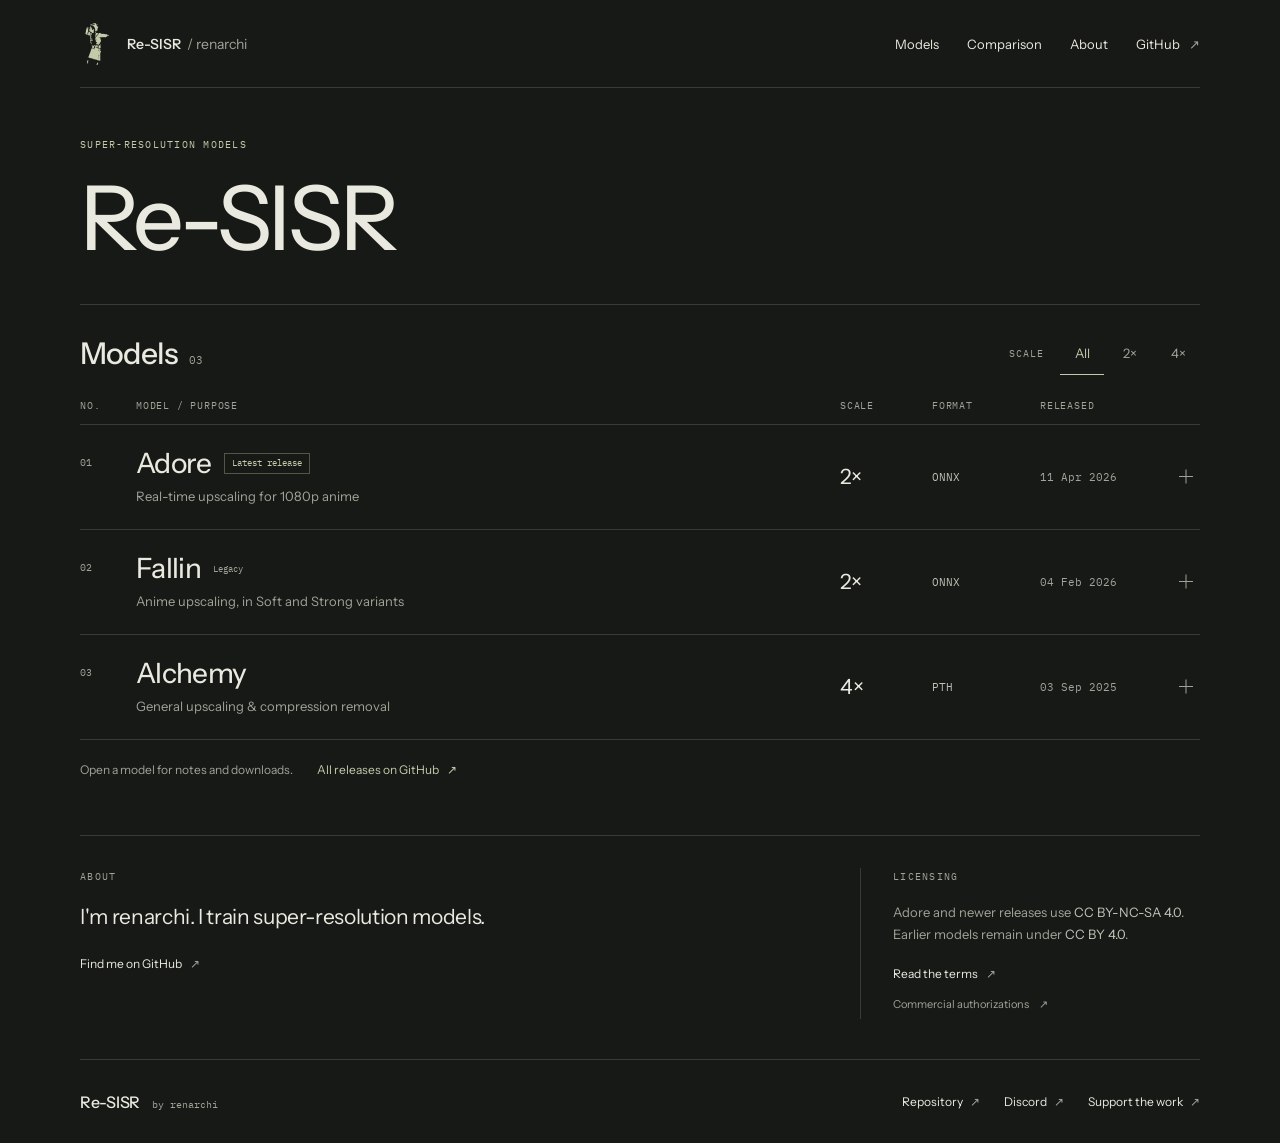
==== commit 2eb8f0bd: "Add Marina preview comparison page" ====
--- a/docs/index.html
+++ b/docs/index.html
@@ -31,6 +31,7 @@
     </a>
     <nav class="main-nav" aria-label="Main navigation">
       <a href="#models">Models</a>
+      <a href="./comparasion/">Comparison</a>
       <a href="#about">About</a>
       <a class="external-link" href="https://github.com/renarchi/Re-SISR">GitHub <span aria-hidden="true">↗</span></a>
     </nav>
--- a/docs/styles.css
+++ b/docs/styles.css
@@ -165,6 +165,8 @@
 }
 
 @media (max-width: 600px) {
+  .site-header { flex-wrap: wrap; padding-block: 12px; }
+  .main-nav { flex-wrap: wrap; }
   .wrap { width: calc(100% - 40px); }
   .site-header { min-height: 75px; gap: 12px; }
   .identity { gap: 9px; font-size: 13px; }
